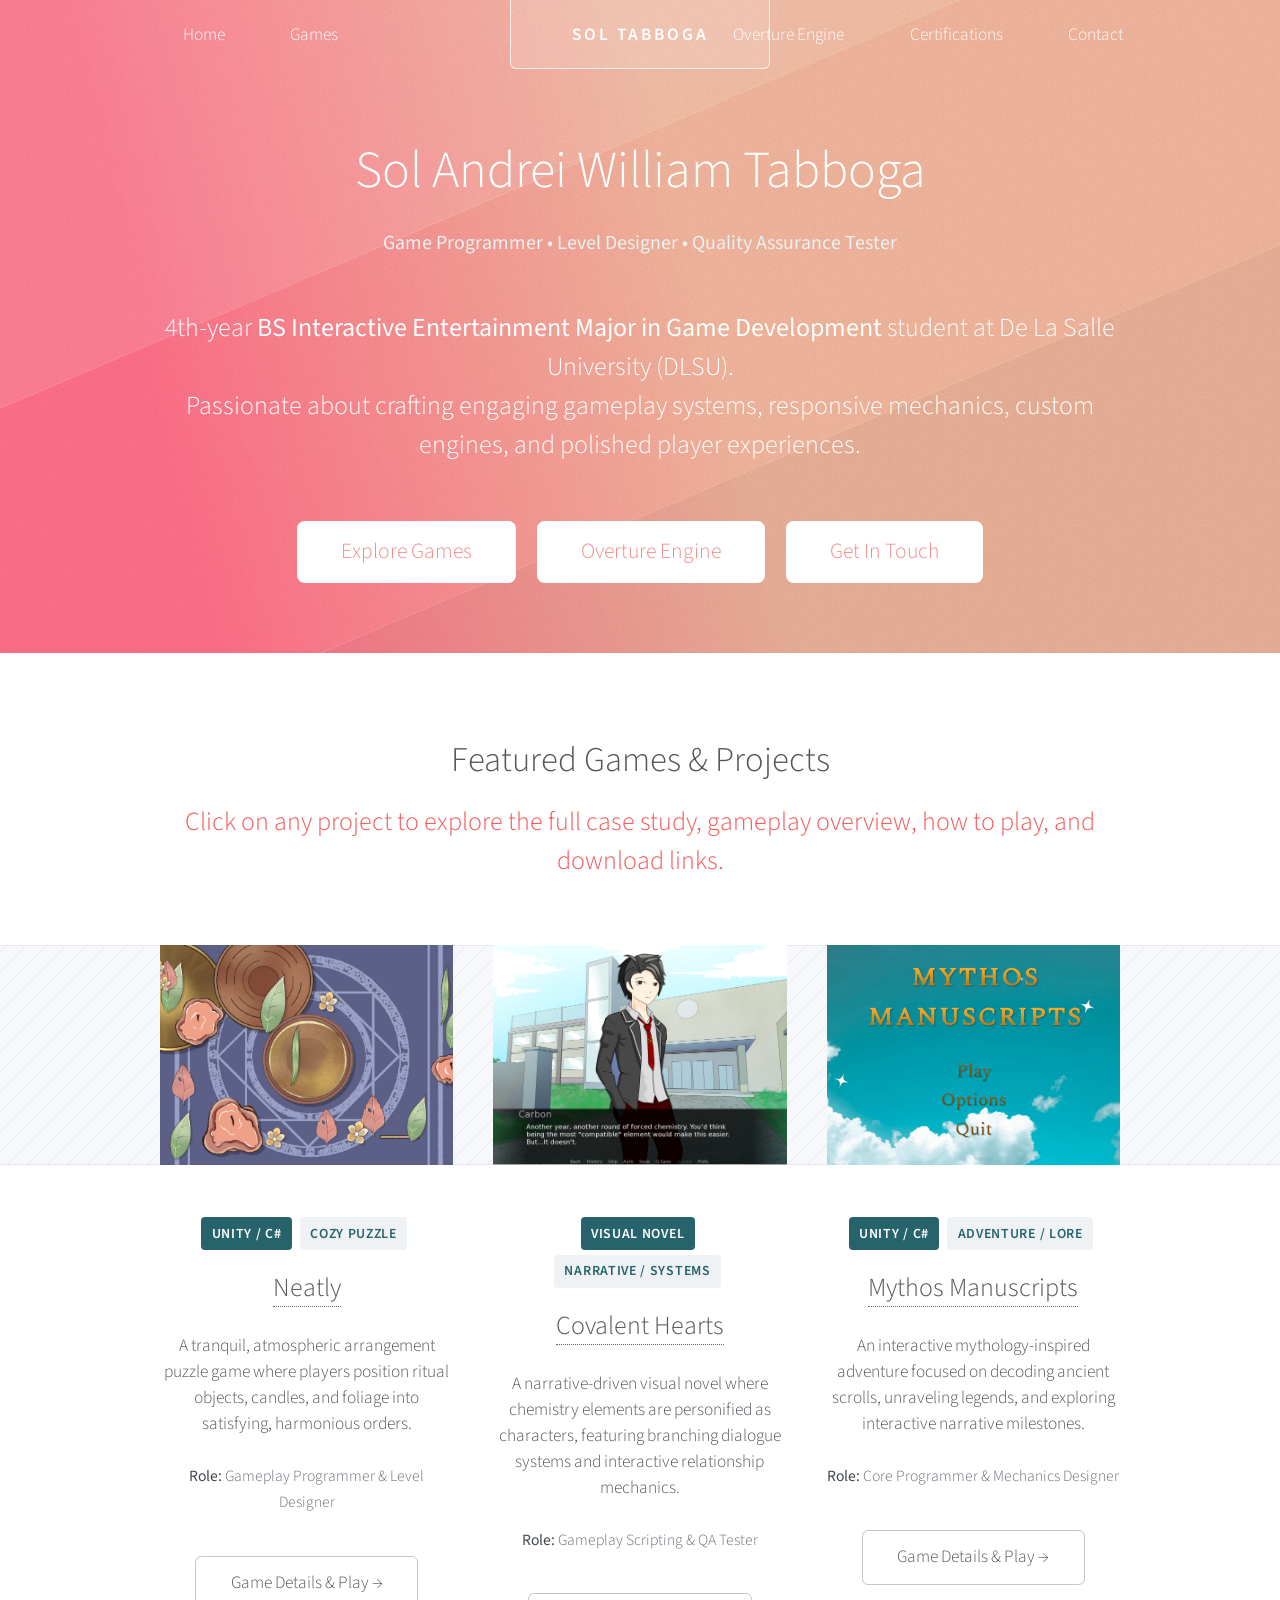
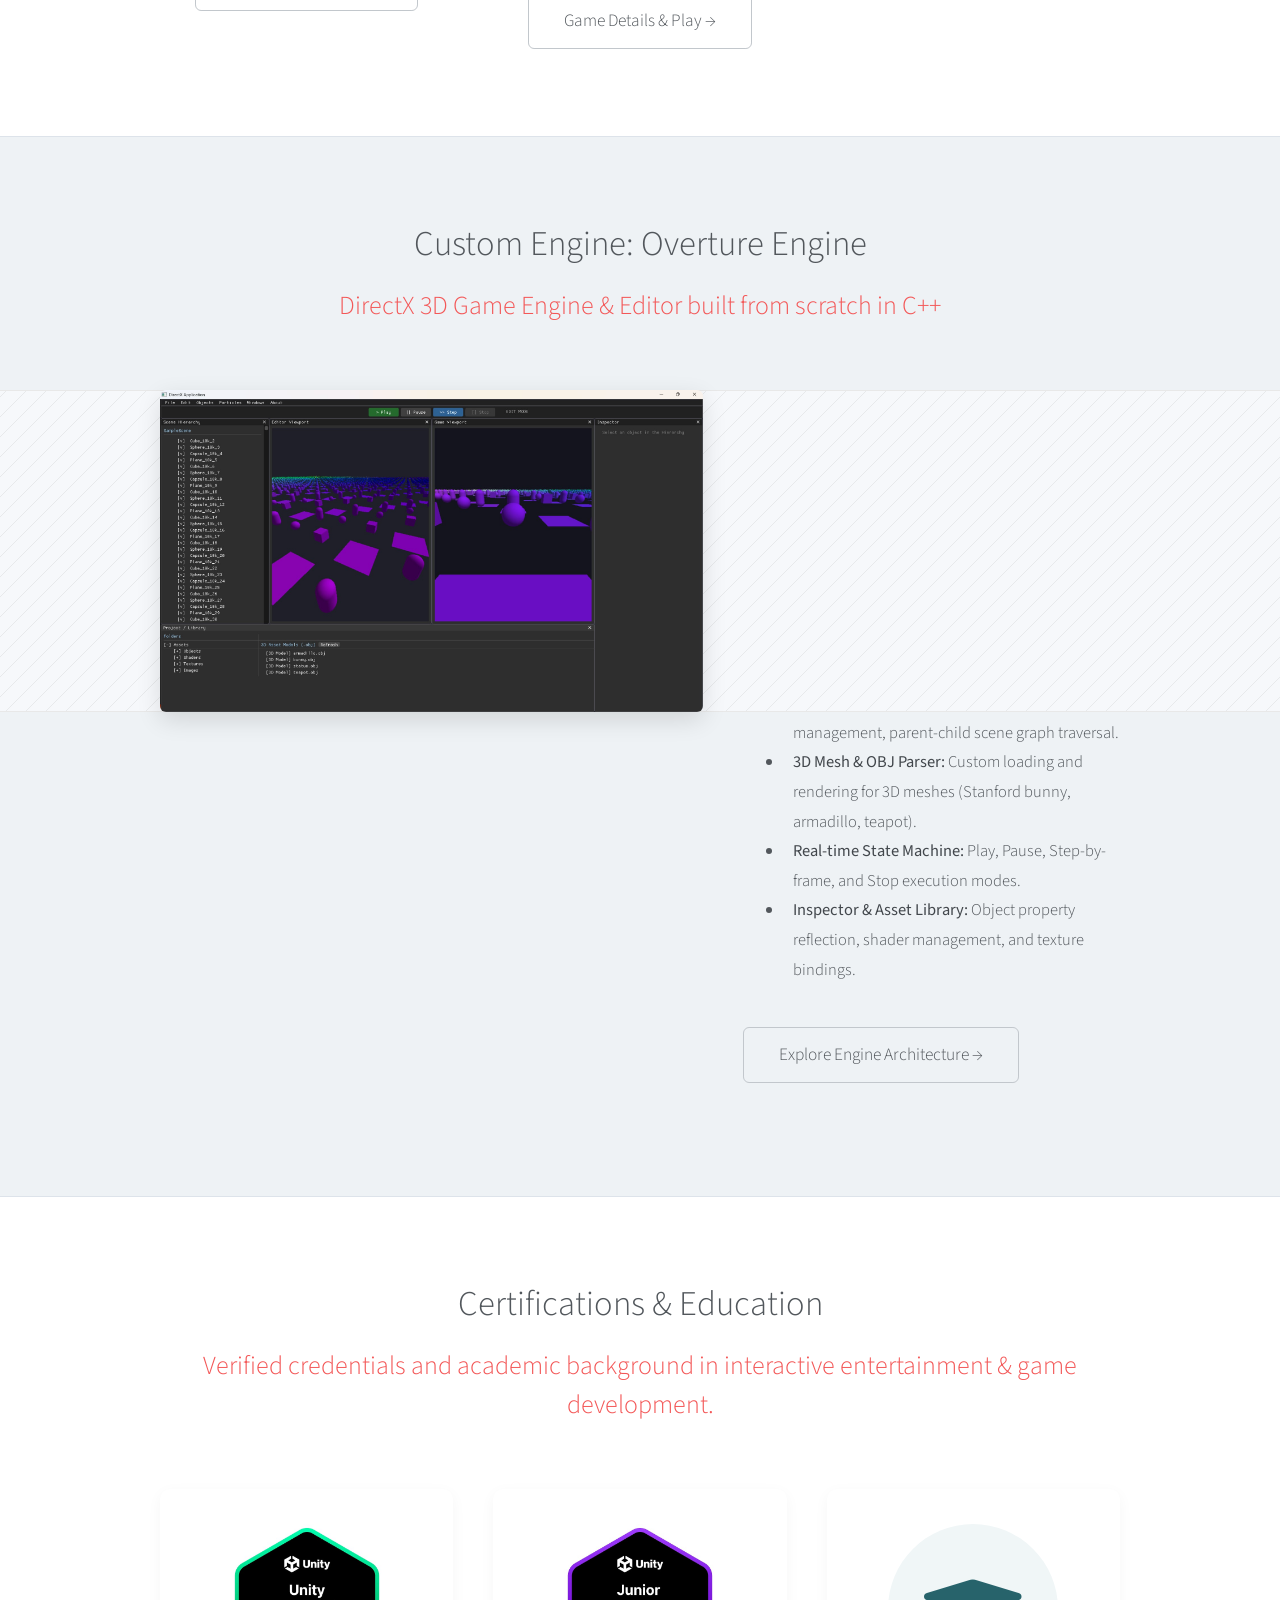
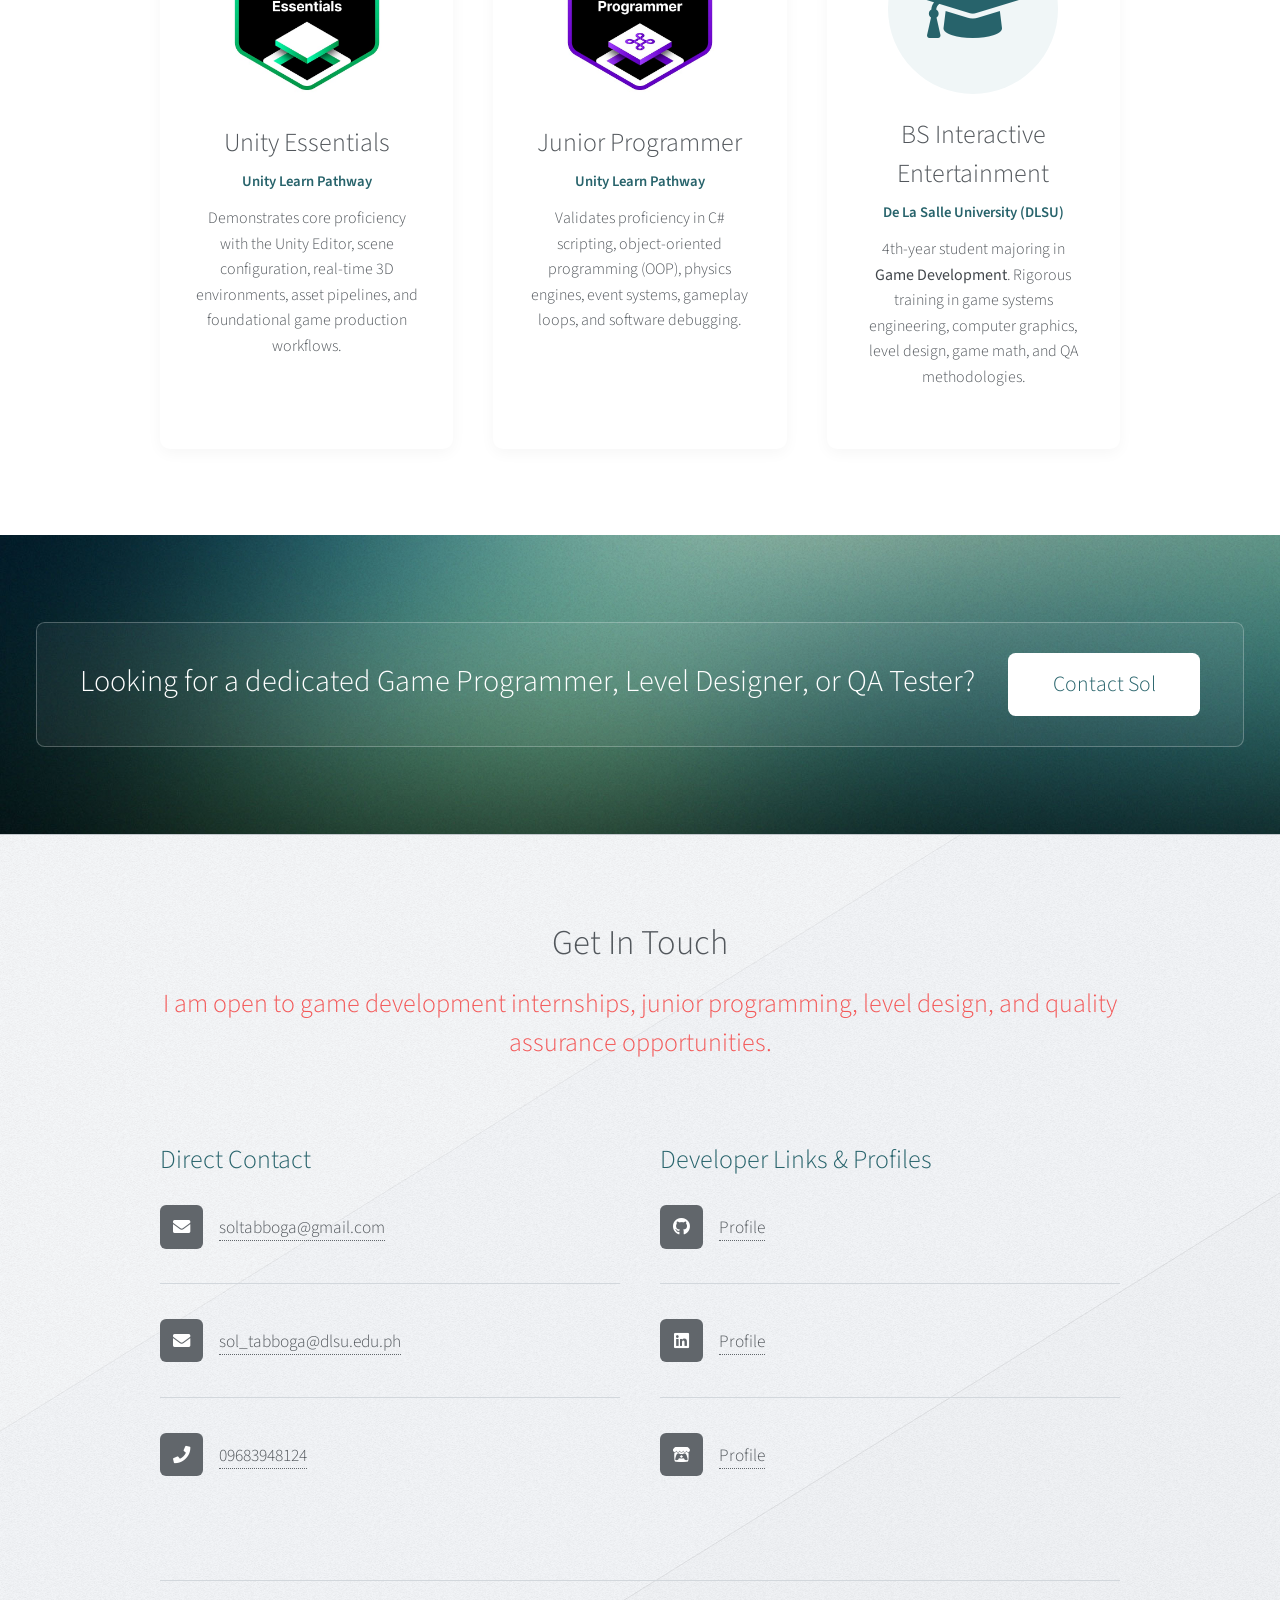
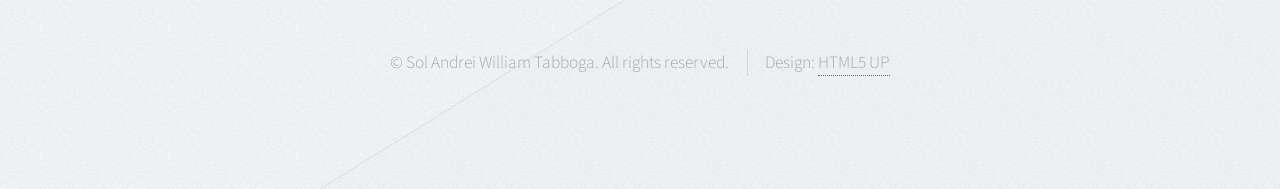
==== index.html @ 1c7dc6fd "Initial commit: Sol Andrei William Tabboga - Game Dev Portfolio" ====
<!DOCTYPE HTML>
<!--
	Telephasic by HTML5 UP
	html5up.net | @ajlkn
	Free for personal and commercial use under the CCA 3.0 license (html5up.net/license)
-->
<html lang="en">
	<head>
		<title>Sol Andrei William Tabboga | Game Developer Portfolio</title>
		<meta charset="utf-8" />
		<meta name="viewport" content="width=device-width, initial-scale=1, user-scalable=no" />
		<link rel="stylesheet" href="assets/css/main.css" />
	</head>
	<body class="homepage is-preload">
		<div id="page-wrapper">

			<!-- Header -->
				<div id="header-wrapper">
					<div id="header" class="container">

						<!-- Logo -->
							<h1 id="logo"><a href="index.html">Sol Tabboga</a></h1>

						<!-- Nav -->
							<nav id="nav">
								<ul>
									<li><a href="index.html">Home</a></li>
									<li>
										<a href="#games">Games</a>
										<ul>
											<li><a href="neatly.html">Neatly</a></li>
											<li><a href="covalent-hearts.html">Covalent Hearts</a></li>
											<li><a href="mythos-manuscripts.html">Mythos Manuscripts</a></li>
										</ul>
									</li>
									<li class="break"><a href="overture-engine.html">Overture Engine</a></li>
									<li><a href="#certifications">Certifications</a></li>
									<li><a href="#contact">Contact</a></li>
								</ul>
							</nav>

					</div>

					<!-- Hero -->
						<section id="hero" class="container">
							<header>
								<h2>Sol Andrei William Tabboga</h2>
								<p style="font-size: 1.15em; margin-top: 0.5em; color: #eaf1f2; font-weight: 400;">
									Game Programmer &bull; Level Designer &bull; Quality Assurance Tester
								</p>
							</header>
							<p>
								4th-year <strong>BS Interactive Entertainment Major in Game Development</strong> student at De La Salle University (DLSU).<br />
								Passionate about crafting engaging gameplay systems, responsive mechanics, custom engines, and polished player experiences.
							</p>
							<ul class="actions">
								<li><a href="#games" class="button">Explore Games</a></li>
								<li><a href="#engine" class="button alt">Overture Engine</a></li>
								<li><a href="#contact" class="button alt">Get In Touch</a></li>
							</ul>
						</section>

				</div>

			<!-- Featured Games Section -->
				<div class="wrapper" id="games">
					<section class="container">
						<header class="major">
							<h2>Featured Games & Projects</h2>
							<p>Click on any project to explore the full case study, gameplay overview, how to play, and download links.</p>
						</header>
						<div class="row features">

							<!-- Game 1: Neatly -->
							<section class="col-4 col-12-narrower feature">
								<div class="image-wrapper first">
									<a href="neatly.html" class="image featured"><img src="images/Neatly1.jpg" alt="Neatly Game Screenshot" style="height: 220px; object-fit: cover;" /></a>
								</div>
								<div style="margin-bottom: 0.75em;">
									<span class="tag-badge accent">Unity / C#</span>
									<span class="tag-badge">Cozy Puzzle</span>
								</div>
								<header>
									<h3><a href="neatly.html" style="text-decoration: none; color: inherit;">Neatly</a></h3>
								</header>
								<p>A tranquil, atmospheric arrangement puzzle game where players position ritual objects, candles, and foliage into satisfying, harmonious orders.</p>
								<p style="font-size: 0.9em; color: #697077;"><strong>Role:</strong> Gameplay Programmer &amp; Level Designer</p>
								<ul class="actions">
									<li><a href="neatly.html" class="button">Game Details &amp; Play &rarr;</a></li>
								</ul>
							</section>

							<!-- Game 2: Covalent Hearts -->
							<section class="col-4 col-12-narrower feature">
								<div class="image-wrapper">
									<a href="covalent-hearts.html" class="image featured"><img src="images/CovalentHearts.png" alt="Covalent Hearts Screenshot" style="height: 220px; object-fit: cover;" /></a>
								</div>
								<div style="margin-bottom: 0.75em;">
									<span class="tag-badge accent">Visual Novel</span>
									<span class="tag-badge">Narrative / Systems</span>
								</div>
								<header>
									<h3><a href="covalent-hearts.html" style="text-decoration: none; color: inherit;">Covalent Hearts</a></h3>
								</header>
								<p>A narrative-driven visual novel where chemistry elements are personified as characters, featuring branching dialogue systems and interactive relationship mechanics.</p>
								<p style="font-size: 0.9em; color: #697077;"><strong>Role:</strong> Gameplay Scripting &amp; QA Tester</p>
								<ul class="actions">
									<li><a href="covalent-hearts.html" class="button">Game Details &amp; Play &rarr;</a></li>
								</ul>
							</section>

							<!-- Game 3: Mythos Manuscripts -->
							<section class="col-4 col-12-narrower feature">
								<div class="image-wrapper">
									<a href="mythos-manuscripts.html" class="image featured"><img src="images/MythosManuscripts.png" alt="Mythos Manuscripts Screenshot" style="height: 220px; object-fit: cover;" /></a>
								</div>
								<div style="margin-bottom: 0.75em;">
									<span class="tag-badge accent">Unity / C#</span>
									<span class="tag-badge">Adventure / Lore</span>
								</div>
								<header>
									<h3><a href="mythos-manuscripts.html" style="text-decoration: none; color: inherit;">Mythos Manuscripts</a></h3>
								</header>
								<p>An interactive mythology-inspired adventure focused on decoding ancient scrolls, unraveling legends, and exploring interactive narrative milestones.</p>
								<p style="font-size: 0.9em; color: #697077;"><strong>Role:</strong> Core Programmer &amp; Mechanics Designer</p>
								<ul class="actions">
									<li><a href="mythos-manuscripts.html" class="button">Game Details &amp; Play &rarr;</a></li>
								</ul>
							</section>

						</div>
					</section>
				</div>

			<!-- Engine Spotlight -->
				<div class="wrapper" id="engine" style="background-color: #eef2f5; border-top: 1px solid #dde3ea; border-bottom: 1px solid #dde3ea;">
					<section class="container">
						<header class="major">
							<h2>Custom Engine: Overture Engine</h2>
							<p>DirectX 3D Game Engine &amp; Editor built from scratch in C++</p>
						</header>
						<div class="row">
							<div class="col-7 col-12-narrower">
								<div class="image-wrapper first">
									<a href="overture-engine.html" class="image featured">
										<img src="images/OvertureEngine.jpg" alt="Overture Engine DirectX Application Interface" style="box-shadow: 0 8px 24px rgba(0,0,0,0.12); border-radius: 6px;" />
									</a>
								</div>
							</div>
							<div class="col-5 col-12-narrower">
								<div style="margin-bottom: 0.75em;">
									<span class="tag-badge accent">C++</span>
									<span class="tag-badge">DirectX</span>
									<span class="tag-badge">Engine Architecture</span>
								</div>
								<h3 style="margin-bottom: 0.5em; font-size: 1.4em;">Low-Level Systems &amp; Graphics Pipeline</h3>
								<p>
									<strong>Overture Engine</strong> demonstrates foundational expertise in low-level game engine architecture, graphics APIs, and editor tool development:
								</p>
								<ul style="list-style: disc; margin-left: 1.5em; margin-bottom: 1.5em; line-height: 1.8em; font-size: 0.95em;">
									<li><strong>Dual Viewport Pipeline:</strong> Separate real-time Editor Viewport and Game Viewport cameras.</li>
									<li><strong>Scene Hierarchy Graph:</strong> Dynamic entity management, parent-child scene graph traversal.</li>
									<li><strong>3D Mesh &amp; OBJ Parser:</strong> Custom loading and rendering for 3D meshes (Stanford bunny, armadillo, teapot).</li>
									<li><strong>Real-time State Machine:</strong> Play, Pause, Step-by-frame, and Stop execution modes.</li>
									<li><strong>Inspector &amp; Asset Library:</strong> Object property reflection, shader management, and texture bindings.</li>
								</ul>
								<ul class="actions">
									<li><a href="overture-engine.html" class="button">Explore Engine Architecture &rarr;</a></li>
								</ul>
							</div>
						</div>
					</section>
				</div>

			<!-- Certifications & Education Section -->
				<div class="wrapper" id="certifications">
					<section class="container">
						<header class="major">
							<h2>Certifications &amp; Education</h2>
							<p>Verified credentials and academic background in interactive entertainment &amp; game development.</p>
						</header>
						<div class="row features" style="justify-content: center; text-align: center;">

							<!-- Unity Essentials Badge -->
							<section class="col-4 col-12-narrower feature">
								<div class="cert-badge-card">
									<div style="max-width: 170px; margin: 0 auto 1.25em auto;">
										<img src="images/2rdytKpG.jpg" alt="Unity Essentials Badge" style="width: 100%;" />
									</div>
									<h3 style="margin-bottom: 0.25em;">Unity Essentials</h3>
									<p style="font-size: 0.85em; font-weight: 600; color: #27636b; margin-bottom: 0.75em;">Unity Learn Pathway</p>
									<p style="font-size: 0.92em; line-height: 1.6em;">
										Demonstrates core proficiency with the Unity Editor, scene configuration, real-time 3D environments, asset pipelines, and foundational game production workflows.
									</p>
								</div>
							</section>

							<!-- Junior Programmer Badge -->
							<section class="col-4 col-12-narrower feature">
								<div class="cert-badge-card">
									<div style="max-width: 170px; margin: 0 auto 1.25em auto;">
										<img src="images/wWB02mUs.jpg" alt="Junior Programmer Badge" style="width: 100%;" />
									</div>
									<h3 style="margin-bottom: 0.25em;">Junior Programmer</h3>
									<p style="font-size: 0.85em; font-weight: 600; color: #27636b; margin-bottom: 0.75em;">Unity Learn Pathway</p>
									<p style="font-size: 0.92em; line-height: 1.6em;">
										Validates proficiency in C# scripting, object-oriented programming (OOP), physics engines, event systems, gameplay loops, and software debugging.
									</p>
								</div>
							</section>

							<!-- Degree Card -->
							<section class="col-4 col-12-narrower feature">
								<div class="cert-badge-card">
									<div style="max-width: 170px; height: 170px; margin: 0 auto 1.25em auto; display: flex; align-items: center; justify-content: center; background: #f0f6f7; border-radius: 50%;">
										<i class="fas fa-graduation-cap" style="font-size: 4.5em; color: #27636b;"></i>
									</div>
									<h3 style="margin-bottom: 0.25em;">BS Interactive Entertainment</h3>
									<p style="font-size: 0.85em; font-weight: 600; color: #27636b; margin-bottom: 0.75em;">De La Salle University (DLSU)</p>
									<p style="font-size: 0.92em; line-height: 1.6em;">
										4th-year student majoring in <strong>Game Development</strong>. Rigorous training in game systems engineering, computer graphics, level design, game math, and QA methodologies.
									</p>
								</div>
							</section>

						</div>
					</section>
				</div>

			<!-- Promo Banner -->
				<div id="promo-wrapper">
					<section id="promo">
						<h2>Looking for a dedicated Game Programmer, Level Designer, or QA Tester?</h2>
						<a href="#contact" class="button">Contact Sol</a>
					</section>
				</div>

			<!-- Footer / Contact -->
				<div id="footer-wrapper">
					<div id="footer" class="container">
						<header class="major" id="contact">
							<h2>Get In Touch</h2>
							<p>I am open to game development internships, junior programming, level design, and quality assurance opportunities.</p>
						</header>
						<div class="row">
							<section class="col-6 col-12-narrower">
								<h3 style="margin-bottom: 1em; color: #27636b;">Direct Contact</h3>
								<ul class="divided icons">
									<li class="icon solid fa-envelope">
										<a href="mailto:soltabboga@gmail.com">soltabboga@gmail.com</a>
									</li>
									<li class="icon solid fa-envelope">
										<a href="mailto:sol_tabboga@dlsu.edu.ph">sol_tabboga@dlsu.edu.ph</a>
									</li>
									<li class="icon solid fa-phone">
										<a href="tel:09683948124">09683948124</a>
									</li>
								</ul>
							</section>
							<section class="col-6 col-12-narrower">
								<h3 style="margin-bottom: 1em; color: #27636b;">Developer Links &amp; Profiles</h3>
								<ul class="divided icons">
									<li class="icon brands fa-github">
										<a href="https://github.com" target="_blank" rel="noopener noreferrer"><span class="extra">github.com/</span>Profile</a>
									</li>
									<li class="icon brands fa-linkedin">
										<a href="https://linkedin.com" target="_blank" rel="noopener noreferrer"><span class="extra">linkedin.com/</span>Profile</a>
									</li>
									<li class="icon brands fa-itch-io">
										<a href="https://itch.io" target="_blank" rel="noopener noreferrer"><span class="extra">itch.io/</span>Profile</a>
									</li>
								</ul>
							</section>
						</div>
					</div>
					<div id="copyright" class="container">
						<ul class="menu">
							<li>&copy; Sol Andrei William Tabboga. All rights reserved.</li><li>Design: <a href="http://html5up.net">HTML5 UP</a></li>
						</ul>
					</div>
				</div>

		</div>

		<!-- Scripts -->
			<script src="assets/js/jquery.min.js"></script>
			<script src="assets/js/jquery.dropotron.min.js"></script>
			<script src="assets/js/browser.min.js"></script>
			<script src="assets/js/breakpoints.min.js"></script>
			<script src="assets/js/util.js"></script>
			<script src="assets/js/main.js"></script>

	</body>
</html>
---- assets/css/main.css ----
@import url("fontawesome-all.min.css");
@import url("https://fonts.googleapis.com/css?family=Source+Sans+Pro:300,300italic,400,400italic,600");

/*
	Telephasic by HTML5 UP
	html5up.net | @ajlkn
	Free for personal and commercial use under the CCA 3.0 license (html5up.net/license)
*/

html, body, div, span, applet, object,
iframe, h1, h2, h3, h4, h5, h6, p, blockquote,
pre, a, abbr, acronym, address, big, cite,
code, del, dfn, em, img, ins, kbd, q, s, samp,
small, strike, strong, sub, sup, tt, var, b,
u, i, center, dl, dt, dd, ol, ul, li, fieldset,
form, label, legend, table, caption, tbody,
tfoot, thead, tr, th, td, article, aside,
canvas, details, embed, figure, figcaption,
footer, header, hgroup, menu, nav, output, ruby,
section, summary, time, mark, audio, video {
	margin: 0;
	padding: 0;
	border: 0;
	font-size: 100%;
	font: inherit;
	vertical-align: baseline;}

article, aside, details, figcaption, figure,
footer, header, hgroup, menu, nav, section {
	display: block;}

body {
	line-height: 1;
}

ol, ul {
	list-style: none;
}

blockquote, q {
	quotes: none;
}

	blockquote:before, blockquote:after, q:before, q:after {
		content: '';
		content: none;
	}

table {
	border-collapse: collapse;
	border-spacing: 0;
}

body {
	-webkit-text-size-adjust: none;
}

mark {
	background-color: transparent;
	color: inherit;
}

input::-moz-focus-inner {
	border: 0;
	padding: 0;
}

input, select, textarea {
	-moz-appearance: none;
	-webkit-appearance: none;
	-ms-appearance: none;
	appearance: none;
}

/* Basic */

	@-ms-viewport {
		width: device-width;
	}

	html {
		box-sizing: border-box;
	}

	*, *:before, *:after {
		box-sizing: inherit;
	}

	body {
		background: #f5f7fa;
		font-family: 'Source Sans Pro', sans-serif;
		font-weight: 300;
		color: #52575c;
		line-height: 1.75em;
		font-size: 14pt;
	}

		body.is-preload *, body.is-preload *:before, body.is-preload *:after {
			-moz-animation: none !important;
			-webkit-animation: none !important;
			-ms-animation: none !important;
			animation: none !important;
			-moz-transition: none !important;
			-webkit-transition: none !important;
			-ms-transition: none !important;
			transition: none !important;
		}

	input, textarea, select {
		font-family: 'Source Sans Pro', sans-serif;
		font-weight: 300;
		color: #52575c;
		line-height: 1.75em;
		font-size: 15pt;
	}

	h1, h2, h3, h4, h5, h6 {
		font-weight: 300;
		color: #52575c;
	}

	h1 a, h2 a, h3 a, h4 a, h5 a, h6 a {
		color: inherit;
		text-decoration: none;
	}

	h2 {
		font-size: 2em;
		line-height: 1.25em;
	}

	h3 {
		font-size: 1.5em;
		line-height: 1.5em;
	}

	a {
		-moz-transition: color 0.25s ease-in-out, border-color 0.25s ease-in-out, background-color 0.25s ease-in-out;
		-webkit-transition: color 0.25s ease-in-out, border-color 0.25s ease-in-out, background-color 0.25s ease-in-out;
		-ms-transition: color 0.25s ease-in-out, border-color 0.25s ease-in-out, background-color 0.25s ease-in-out;
		transition: color 0.25s ease-in-out, border-color 0.25s ease-in-out, background-color 0.25s ease-in-out;
		color: inherit;
		text-decoration: none;
		border-bottom: dotted 1px #62676c;
	}

		a:hover {
			color: #f35858;
			border-bottom-color: rgba(255, 255, 255, 0);
		}

	strong, b {
		font-weight: 400;
		color: #42474c;
	}

	em, i {
		font-style: italic;
	}

	sub {
		position: relative;
		top: 0.5em;
		font-size: 0.8em;
	}

	sup {
		position: relative;
		top: -0.5em;
		font-size: 0.8em;
	}

	hr {
		border: 0;
		border-top: solid 1px #c2c7cc;
	}

	blockquote {
		border-left: solid 0.5em #c2c7cc;
		padding: 1em 0 1em 2em;
		font-style: italic;
	}

	p, ul, ol, dl, table {
		margin-bottom: 1.5em;
	}

	br.clear {
		clear: both;
	}

	.features {
		margin-bottom: 1.5em;
	}

	.feature {
		text-align: center;
	}

/* Sections/Article */

	section, article {
		margin-bottom: 3em;
	}

	section > :last-child,
	article > :last-child,
	section:last-child,
	article:last-child {
		margin-bottom: 0;
	}

	.row > section, .row > article {
		margin-bottom: 0;
	}

	header {
		margin-bottom: 1.5em;
	}

		header > p {
			display: block;
			color: #f35858;
			padding: 0.75em 0 1em 0;
			font-size: 1.5em;
			line-height: 1.5em;
		}

		header.major {
			text-align: center;
		}

/* Container */

	.container {
		margin: 0 auto;
		max-width: 100%;
		width: 1200px;
	}

		@media screen and (max-width: 1280px) {

			.container {
				width: 960px;
			}

		}

		@media screen and (max-width: 1080px) {

			.container {
				width: 100%;
			}

		}

		@media screen and (max-width: 820px) {

			.container {
				width: 100%;
			}

		}

		@media screen and (max-width: 736px) {

			.container {
				width: 100%;
			}

		}

		@media screen and (max-width: 480px) {

			.container {
				width: 100%;
			}

		}

/* Row */

	.row {
		display: flex;
		flex-wrap: wrap;
		box-sizing: border-box;
		align-items: stretch;
	}

		.row > * {
			box-sizing: border-box;
		}

		.row.gtr-uniform > * > :last-child {
			margin-bottom: 0;
		}

		.row.aln-left {
			justify-content: flex-start;
		}

		.row.aln-center {
			justify-content: center;
		}

		.row.aln-right {
			justify-content: flex-end;
		}

		.row.aln-top {
			align-items: flex-start;
		}

		.row.aln-middle {
			align-items: center;
		}

		.row.aln-bottom {
			align-items: flex-end;
		}

		.row > .imp {
			order: -1;
		}

		.row > .col-1 {
			width: 8.33333%;
		}

		.row > .off-1 {
			margin-left: 8.33333%;
		}

		.row > .col-2 {
			width: 16.66667%;
		}

		.row > .off-2 {
			margin-left: 16.66667%;
		}

		.row > .col-3 {
			width: 25%;
		}

		.row > .off-3 {
			margin-left: 25%;
		}

		.row > .col-4 {
			width: 33.33333%;
		}

		.row > .off-4 {
			margin-left: 33.33333%;
		}

		.row > .col-5 {
			width: 41.66667%;
		}

		.row > .off-5 {
			margin-left: 41.66667%;
		}

		.row > .col-6 {
			width: 50%;
		}

		.row > .off-6 {
			margin-left: 50%;
		}

		.row > .col-7 {
			width: 58.33333%;
		}

		.row > .off-7 {
			margin-left: 58.33333%;
		}

		.row > .col-8 {
			width: 66.66667%;
		}

		.row > .off-8 {
			margin-left: 66.66667%;
		}

		.row > .col-9 {
			width: 75%;
		}

		.row > .off-9 {
			margin-left: 75%;
		}

		.row > .col-10 {
			width: 83.33333%;
		}

		.row > .off-10 {
			margin-left: 83.33333%;
		}

		.row > .col-11 {
			width: 91.66667%;
		}

		.row > .off-11 {
			margin-left: 91.66667%;
		}

		.row > .col-12 {
			width: 100%;
		}

		.row > .off-12 {
			margin-left: 100%;
		}

		.row.gtr-0 {
			margin-top: 0px;
			margin-left: 0px;
		}

			.row.gtr-0 > * {
				padding: 0px 0 0 0px;
			}

			.row.gtr-0.gtr-uniform {
				margin-top: 0px;
			}

				.row.gtr-0.gtr-uniform > * {
					padding-top: 0px;
				}

		.row.gtr-25 {
			margin-top: -12.5px;
			margin-left: -12.5px;
		}

			.row.gtr-25 > * {
				padding: 12.5px 0 0 12.5px;
			}

			.row.gtr-25.gtr-uniform {
				margin-top: -12.5px;
			}

				.row.gtr-25.gtr-uniform > * {
					padding-top: 12.5px;
				}

		.row.gtr-50 {
			margin-top: -25px;
			margin-left: -25px;
		}

			.row.gtr-50 > * {
				padding: 25px 0 0 25px;
			}

			.row.gtr-50.gtr-uniform {
				margin-top: -25px;
			}

				.row.gtr-50.gtr-uniform > * {
					padding-top: 25px;
				}

		.row {
			margin-top: -50px;
			margin-left: -50px;
		}

			.row > * {
				padding: 50px 0 0 50px;
			}

			.row.gtr-uniform {
				margin-top: -50px;
			}

				.row.gtr-uniform > * {
					padding-top: 50px;
				}

		.row.gtr-150 {
			margin-top: -75px;
			margin-left: -75px;
		}

			.row.gtr-150 > * {
				padding: 75px 0 0 75px;
			}

			.row.gtr-150.gtr-uniform {
				margin-top: -75px;
			}

				.row.gtr-150.gtr-uniform > * {
					padding-top: 75px;
				}

		.row.gtr-200 {
			margin-top: -100px;
			margin-left: -100px;
		}

			.row.gtr-200 > * {
				padding: 100px 0 0 100px;
			}

			.row.gtr-200.gtr-uniform {
				margin-top: -100px;
			}

				.row.gtr-200.gtr-uniform > * {
					padding-top: 100px;
				}

		@media screen and (max-width: 1280px) {

			.row {
				display: flex;
				flex-wrap: wrap;
				box-sizing: border-box;
				align-items: stretch;
			}

				.row > * {
					box-sizing: border-box;
				}

				.row.gtr-uniform > * > :last-child {
					margin-bottom: 0;
				}

				.row.aln-left {
					justify-content: flex-start;
				}

				.row.aln-center {
					justify-content: center;
				}

				.row.aln-right {
					justify-content: flex-end;
				}

				.row.aln-top {
					align-items: flex-start;
				}

				.row.aln-middle {
					align-items: center;
				}

				.row.aln-bottom {
					align-items: flex-end;
				}

				.row > .imp-normal {
					order: -1;
				}

				.row > .col-1-normal {
					width: 8.33333%;
				}

				.row > .off-1-normal {
					margin-left: 8.33333%;
				}

				.row > .col-2-normal {
					width: 16.66667%;
				}

				.row > .off-2-normal {
					margin-left: 16.66667%;
				}

				.row > .col-3-normal {
					width: 25%;
				}

				.row > .off-3-normal {
					margin-left: 25%;
				}

				.row > .col-4-normal {
					width: 33.33333%;
				}

				.row > .off-4-normal {
					margin-left: 33.33333%;
				}

				.row > .col-5-normal {
					width: 41.66667%;
				}

				.row > .off-5-normal {
					margin-left: 41.66667%;
				}

				.row > .col-6-normal {
					width: 50%;
				}

				.row > .off-6-normal {
					margin-left: 50%;
				}

				.row > .col-7-normal {
					width: 58.33333%;
				}

				.row > .off-7-normal {
					margin-left: 58.33333%;
				}

				.row > .col-8-normal {
					width: 66.66667%;
				}

				.row > .off-8-normal {
					margin-left: 66.66667%;
				}

				.row > .col-9-normal {
					width: 75%;
				}

				.row > .off-9-normal {
					margin-left: 75%;
				}

				.row > .col-10-normal {
					width: 83.33333%;
				}

				.row > .off-10-normal {
					margin-left: 83.33333%;
				}

				.row > .col-11-normal {
					width: 91.66667%;
				}

				.row > .off-11-normal {
					margin-left: 91.66667%;
				}

				.row > .col-12-normal {
					width: 100%;
				}

				.row > .off-12-normal {
					margin-left: 100%;
				}

				.row.gtr-0 {
					margin-top: 0px;
					margin-left: 0px;
				}

					.row.gtr-0 > * {
						padding: 0px 0 0 0px;
					}

					.row.gtr-0.gtr-uniform {
						margin-top: 0px;
					}

						.row.gtr-0.gtr-uniform > * {
							padding-top: 0px;
						}

				.row.gtr-25 {
					margin-top: -10px;
					margin-left: -10px;
				}

					.row.gtr-25 > * {
						padding: 10px 0 0 10px;
					}

					.row.gtr-25.gtr-uniform {
						margin-top: -10px;
					}

						.row.gtr-25.gtr-uniform > * {
							padding-top: 10px;
						}

				.row.gtr-50 {
					margin-top: -20px;
					margin-left: -20px;
				}

					.row.gtr-50 > * {
						padding: 20px 0 0 20px;
					}

					.row.gtr-50.gtr-uniform {
						margin-top: -20px;
					}

						.row.gtr-50.gtr-uniform > * {
							padding-top: 20px;
						}

				.row {
					margin-top: -40px;
					margin-left: -40px;
				}

					.row > * {
						padding: 40px 0 0 40px;
					}

					.row.gtr-uniform {
						margin-top: -40px;
					}

						.row.gtr-uniform > * {
							padding-top: 40px;
						}

				.row.gtr-150 {
					margin-top: -60px;
					margin-left: -60px;
				}

					.row.gtr-150 > * {
						padding: 60px 0 0 60px;
					}

					.row.gtr-150.gtr-uniform {
						margin-top: -60px;
					}

						.row.gtr-150.gtr-uniform > * {
							padding-top: 60px;
						}

				.row.gtr-200 {
					margin-top: -80px;
					margin-left: -80px;
				}

					.row.gtr-200 > * {
						padding: 80px 0 0 80px;
					}

					.row.gtr-200.gtr-uniform {
						margin-top: -80px;
					}

						.row.gtr-200.gtr-uniform > * {
							padding-top: 80px;
						}

		}

		@media screen and (max-width: 1080px) {

			.row {
				display: flex;
				flex-wrap: wrap;
				box-sizing: border-box;
				align-items: stretch;
			}

				.row > * {
					box-sizing: border-box;
				}

				.row.gtr-uniform > * > :last-child {
					margin-bottom: 0;
				}

				.row.aln-left {
					justify-content: flex-start;
				}

				.row.aln-center {
					justify-content: center;
				}

				.row.aln-right {
					justify-content: flex-end;
				}

				.row.aln-top {
					align-items: flex-start;
				}

				.row.aln-middle {
					align-items: center;
				}

				.row.aln-bottom {
					align-items: flex-end;
				}

				.row > .imp-narrow {
					order: -1;
				}

				.row > .col-1-narrow {
					width: 8.33333%;
				}

				.row > .off-1-narrow {
					margin-left: 8.33333%;
				}

				.row > .col-2-narrow {
					width: 16.66667%;
				}

				.row > .off-2-narrow {
					margin-left: 16.66667%;
				}

				.row > .col-3-narrow {
					width: 25%;
				}

				.row > .off-3-narrow {
					margin-left: 25%;
				}

				.row > .col-4-narrow {
					width: 33.33333%;
				}

				.row > .off-4-narrow {
					margin-left: 33.33333%;
				}

				.row > .col-5-narrow {
					width: 41.66667%;
				}

				.row > .off-5-narrow {
					margin-left: 41.66667%;
				}

				.row > .col-6-narrow {
					width: 50%;
				}

				.row > .off-6-narrow {
					margin-left: 50%;
				}

				.row > .col-7-narrow {
					width: 58.33333%;
				}

				.row > .off-7-narrow {
					margin-left: 58.33333%;
				}

				.row > .col-8-narrow {
					width: 66.66667%;
				}

				.row > .off-8-narrow {
					margin-left: 66.66667%;
				}

				.row > .col-9-narrow {
					width: 75%;
				}

				.row > .off-9-narrow {
					margin-left: 75%;
				}

				.row > .col-10-narrow {
					width: 83.33333%;
				}

				.row > .off-10-narrow {
					margin-left: 83.33333%;
				}

				.row > .col-11-narrow {
					width: 91.66667%;
				}

				.row > .off-11-narrow {
					margin-left: 91.66667%;
				}

				.row > .col-12-narrow {
					width: 100%;
				}

				.row > .off-12-narrow {
					margin-left: 100%;
				}

				.row.gtr-0 {
					margin-top: 0px;
					margin-left: 0px;
				}

					.row.gtr-0 > * {
						padding: 0px 0 0 0px;
					}

					.row.gtr-0.gtr-uniform {
						margin-top: 0px;
					}

						.row.gtr-0.gtr-uniform > * {
							padding-top: 0px;
						}

				.row.gtr-25 {
					margin-top: -10px;
					margin-left: -10px;
				}

					.row.gtr-25 > * {
						padding: 10px 0 0 10px;
					}

					.row.gtr-25.gtr-uniform {
						margin-top: -10px;
					}

						.row.gtr-25.gtr-uniform > * {
							padding-top: 10px;
						}

				.row.gtr-50 {
					margin-top: -20px;
					margin-left: -20px;
				}

					.row.gtr-50 > * {
						padding: 20px 0 0 20px;
					}

					.row.gtr-50.gtr-uniform {
						margin-top: -20px;
					}

						.row.gtr-50.gtr-uniform > * {
							padding-top: 20px;
						}

				.row {
					margin-top: -40px;
					margin-left: -40px;
				}

					.row > * {
						padding: 40px 0 0 40px;
					}

					.row.gtr-uniform {
						margin-top: -40px;
					}

						.row.gtr-uniform > * {
							padding-top: 40px;
						}

				.row.gtr-150 {
					margin-top: -60px;
					margin-left: -60px;
				}

					.row.gtr-150 > * {
						padding: 60px 0 0 60px;
					}

					.row.gtr-150.gtr-uniform {
						margin-top: -60px;
					}

						.row.gtr-150.gtr-uniform > * {
							padding-top: 60px;
						}

				.row.gtr-200 {
					margin-top: -80px;
					margin-left: -80px;
				}

					.row.gtr-200 > * {
						padding: 80px 0 0 80px;
					}

					.row.gtr-200.gtr-uniform {
						margin-top: -80px;
					}

						.row.gtr-200.gtr-uniform > * {
							padding-top: 80px;
						}

		}

		@media screen and (max-width: 820px) {

			.row {
				display: flex;
				flex-wrap: wrap;
				box-sizing: border-box;
				align-items: stretch;
			}

				.row > * {
					box-sizing: border-box;
				}

				.row.gtr-uniform > * > :last-child {
					margin-bottom: 0;
				}

				.row.aln-left {
					justify-content: flex-start;
				}

				.row.aln-center {
					justify-content: center;
				}

				.row.aln-right {
					justify-content: flex-end;
				}

				.row.aln-top {
					align-items: flex-start;
				}

				.row.aln-middle {
					align-items: center;
				}

				.row.aln-bottom {
					align-items: flex-end;
				}

				.row > .imp-narrower {
					order: -1;
				}

				.row > .col-1-narrower {
					width: 8.33333%;
				}

				.row > .off-1-narrower {
					margin-left: 8.33333%;
				}

				.row > .col-2-narrower {
					width: 16.66667%;
				}

				.row > .off-2-narrower {
					margin-left: 16.66667%;
				}

				.row > .col-3-narrower {
					width: 25%;
				}

				.row > .off-3-narrower {
					margin-left: 25%;
				}

				.row > .col-4-narrower {
					width: 33.33333%;
				}

				.row > .off-4-narrower {
					margin-left: 33.33333%;
				}

				.row > .col-5-narrower {
					width: 41.66667%;
				}

				.row > .off-5-narrower {
					margin-left: 41.66667%;
				}

				.row > .col-6-narrower {
					width: 50%;
				}

				.row > .off-6-narrower {
					margin-left: 50%;
				}

				.row > .col-7-narrower {
					width: 58.33333%;
				}

				.row > .off-7-narrower {
					margin-left: 58.33333%;
				}

				.row > .col-8-narrower {
					width: 66.66667%;
				}

				.row > .off-8-narrower {
					margin-left: 66.66667%;
				}

				.row > .col-9-narrower {
					width: 75%;
				}

				.row > .off-9-narrower {
					margin-left: 75%;
				}

				.row > .col-10-narrower {
					width: 83.33333%;
				}

				.row > .off-10-narrower {
					margin-left: 83.33333%;
				}

				.row > .col-11-narrower {
					width: 91.66667%;
				}

				.row > .off-11-narrower {
					margin-left: 91.66667%;
				}

				.row > .col-12-narrower {
					width: 100%;
				}

				.row > .off-12-narrower {
					margin-left: 100%;
				}

				.row.gtr-0 {
					margin-top: 0px;
					margin-left: 0px;
				}

					.row.gtr-0 > * {
						padding: 0px 0 0 0px;
					}

					.row.gtr-0.gtr-uniform {
						margin-top: 0px;
					}

						.row.gtr-0.gtr-uniform > * {
							padding-top: 0px;
						}

				.row.gtr-25 {
					margin-top: -7.5px;
					margin-left: -7.5px;
				}

					.row.gtr-25 > * {
						padding: 7.5px 0 0 7.5px;
					}

					.row.gtr-25.gtr-uniform {
						margin-top: -7.5px;
					}

						.row.gtr-25.gtr-uniform > * {
							padding-top: 7.5px;
						}

				.row.gtr-50 {
					margin-top: -15px;
					margin-left: -15px;
				}

					.row.gtr-50 > * {
						padding: 15px 0 0 15px;
					}

					.row.gtr-50.gtr-uniform {
						margin-top: -15px;
					}

						.row.gtr-50.gtr-uniform > * {
							padding-top: 15px;
						}

				.row {
					margin-top: -30px;
					margin-left: -30px;
				}

					.row > * {
						padding: 30px 0 0 30px;
					}

					.row.gtr-uniform {
						margin-top: -30px;
					}

						.row.gtr-uniform > * {
							padding-top: 30px;
						}

				.row.gtr-150 {
					margin-top: -45px;
					margin-left: -45px;
				}

					.row.gtr-150 > * {
						padding: 45px 0 0 45px;
					}

					.row.gtr-150.gtr-uniform {
						margin-top: -45px;
					}

						.row.gtr-150.gtr-uniform > * {
							padding-top: 45px;
						}

				.row.gtr-200 {
					margin-top: -60px;
					margin-left: -60px;
				}

					.row.gtr-200 > * {
						padding: 60px 0 0 60px;
					}

					.row.gtr-200.gtr-uniform {
						margin-top: -60px;
					}

						.row.gtr-200.gtr-uniform > * {
							padding-top: 60px;
						}

		}

		@media screen and (max-width: 736px) {

			.row {
				display: flex;
				flex-wrap: wrap;
				box-sizing: border-box;
				align-items: stretch;
			}

				.row > * {
					box-sizing: border-box;
				}

				.row.gtr-uniform > * > :last-child {
					margin-bottom: 0;
				}

				.row.aln-left {
					justify-content: flex-start;
				}

				.row.aln-center {
					justify-content: center;
				}

				.row.aln-right {
					justify-content: flex-end;
				}

				.row.aln-top {
					align-items: flex-start;
				}

				.row.aln-middle {
					align-items: center;
				}

				.row.aln-bottom {
					align-items: flex-end;
				}

				.row > .imp-mobile {
					order: -1;
				}

				.row > .col-1-mobile {
					width: 8.33333%;
				}

				.row > .off-1-mobile {
					margin-left: 8.33333%;
				}

				.row > .col-2-mobile {
					width: 16.66667%;
				}

				.row > .off-2-mobile {
					margin-left: 16.66667%;
				}

				.row > .col-3-mobile {
					width: 25%;
				}

				.row > .off-3-mobile {
					margin-left: 25%;
				}

				.row > .col-4-mobile {
					width: 33.33333%;
				}

				.row > .off-4-mobile {
					margin-left: 33.33333%;
				}

				.row > .col-5-mobile {
					width: 41.66667%;
				}

				.row > .off-5-mobile {
					margin-left: 41.66667%;
				}

				.row > .col-6-mobile {
					width: 50%;
				}

				.row > .off-6-mobile {
					margin-left: 50%;
				}

				.row > .col-7-mobile {
					width: 58.33333%;
				}

				.row > .off-7-mobile {
					margin-left: 58.33333%;
				}

				.row > .col-8-mobile {
					width: 66.66667%;
				}

				.row > .off-8-mobile {
					margin-left: 66.66667%;
				}

				.row > .col-9-mobile {
					width: 75%;
				}

				.row > .off-9-mobile {
					margin-left: 75%;
				}

				.row > .col-10-mobile {
					width: 83.33333%;
				}

				.row > .off-10-mobile {
					margin-left: 83.33333%;
				}

				.row > .col-11-mobile {
					width: 91.66667%;
				}

				.row > .off-11-mobile {
					margin-left: 91.66667%;
				}

				.row > .col-12-mobile {
					width: 100%;
				}

				.row > .off-12-mobile {
					margin-left: 100%;
				}

				.row.gtr-0 {
					margin-top: 0px;
					margin-left: 0px;
				}

					.row.gtr-0 > * {
						padding: 0px 0 0 0px;
					}

					.row.gtr-0.gtr-uniform {
						margin-top: 0px;
					}

						.row.gtr-0.gtr-uniform > * {
							padding-top: 0px;
						}

				.row.gtr-25 {
					margin-top: -5px;
					margin-left: -5px;
				}

					.row.gtr-25 > * {
						padding: 5px 0 0 5px;
					}

					.row.gtr-25.gtr-uniform {
						margin-top: -5px;
					}

						.row.gtr-25.gtr-uniform > * {
							padding-top: 5px;
						}

				.row.gtr-50 {
					margin-top: -10px;
					margin-left: -10px;
				}

					.row.gtr-50 > * {
						padding: 10px 0 0 10px;
					}

					.row.gtr-50.gtr-uniform {
						margin-top: -10px;
					}

						.row.gtr-50.gtr-uniform > * {
							padding-top: 10px;
						}

				.row {
					margin-top: -20px;
					margin-left: -20px;
				}

					.row > * {
						padding: 20px 0 0 20px;
					}

					.row.gtr-uniform {
						margin-top: -20px;
					}

						.row.gtr-uniform > * {
							padding-top: 20px;
						}

				.row.gtr-150 {
					margin-top: -30px;
					margin-left: -30px;
				}

					.row.gtr-150 > * {
						padding: 30px 0 0 30px;
					}

					.row.gtr-150.gtr-uniform {
						margin-top: -30px;
					}

						.row.gtr-150.gtr-uniform > * {
							padding-top: 30px;
						}

				.row.gtr-200 {
					margin-top: -40px;
					margin-left: -40px;
				}

					.row.gtr-200 > * {
						padding: 40px 0 0 40px;
					}

					.row.gtr-200.gtr-uniform {
						margin-top: -40px;
					}

						.row.gtr-200.gtr-uniform > * {
							padding-top: 40px;
						}

		}

		@media screen and (max-width: 480px) {

			.row {
				display: flex;
				flex-wrap: wrap;
				box-sizing: border-box;
				align-items: stretch;
			}

				.row > * {
					box-sizing: border-box;
				}

				.row.gtr-uniform > * > :last-child {
					margin-bottom: 0;
				}

				.row.aln-left {
					justify-content: flex-start;
				}

				.row.aln-center {
					justify-content: center;
				}

				.row.aln-right {
					justify-content: flex-end;
				}

				.row.aln-top {
					align-items: flex-start;
				}

				.row.aln-middle {
					align-items: center;
				}

				.row.aln-bottom {
					align-items: flex-end;
				}

				.row > .imp-mobilep {
					order: -1;
				}

				.row > .col-1-mobilep {
					width: 8.33333%;
				}

				.row > .off-1-mobilep {
					margin-left: 8.33333%;
				}

				.row > .col-2-mobilep {
					width: 16.66667%;
				}

				.row > .off-2-mobilep {
					margin-left: 16.66667%;
				}

				.row > .col-3-mobilep {
					width: 25%;
				}

				.row > .off-3-mobilep {
					margin-left: 25%;
				}

				.row > .col-4-mobilep {
					width: 33.33333%;
				}

				.row > .off-4-mobilep {
					margin-left: 33.33333%;
				}

				.row > .col-5-mobilep {
					width: 41.66667%;
				}

				.row > .off-5-mobilep {
					margin-left: 41.66667%;
				}

				.row > .col-6-mobilep {
					width: 50%;
				}

				.row > .off-6-mobilep {
					margin-left: 50%;
				}

				.row > .col-7-mobilep {
					width: 58.33333%;
				}

				.row > .off-7-mobilep {
					margin-left: 58.33333%;
				}

				.row > .col-8-mobilep {
					width: 66.66667%;
				}

				.row > .off-8-mobilep {
					margin-left: 66.66667%;
				}

				.row > .col-9-mobilep {
					width: 75%;
				}

				.row > .off-9-mobilep {
					margin-left: 75%;
				}

				.row > .col-10-mobilep {
					width: 83.33333%;
				}

				.row > .off-10-mobilep {
					margin-left: 83.33333%;
				}

				.row > .col-11-mobilep {
					width: 91.66667%;
				}

				.row > .off-11-mobilep {
					margin-left: 91.66667%;
				}

				.row > .col-12-mobilep {
					width: 100%;
				}

				.row > .off-12-mobilep {
					margin-left: 100%;
				}

				.row.gtr-0 {
					margin-top: 0px;
					margin-left: 0px;
				}

					.row.gtr-0 > * {
						padding: 0px 0 0 0px;
					}

					.row.gtr-0.gtr-uniform {
						margin-top: 0px;
					}

						.row.gtr-0.gtr-uniform > * {
							padding-top: 0px;
						}

				.row.gtr-25 {
					margin-top: -5px;
					margin-left: -5px;
				}

					.row.gtr-25 > * {
						padding: 5px 0 0 5px;
					}

					.row.gtr-25.gtr-uniform {
						margin-top: -5px;
					}

						.row.gtr-25.gtr-uniform > * {
							padding-top: 5px;
						}

				.row.gtr-50 {
					margin-top: -10px;
					margin-left: -10px;
				}

					.row.gtr-50 > * {
						padding: 10px 0 0 10px;
					}

					.row.gtr-50.gtr-uniform {
						margin-top: -10px;
					}

						.row.gtr-50.gtr-uniform > * {
							padding-top: 10px;
						}

				.row {
					margin-top: -20px;
					margin-left: -20px;
				}

					.row > * {
						padding: 20px 0 0 20px;
					}

					.row.gtr-uniform {
						margin-top: -20px;
					}

						.row.gtr-uniform > * {
							padding-top: 20px;
						}

				.row.gtr-150 {
					margin-top: -30px;
					margin-left: -30px;
				}

					.row.gtr-150 > * {
						padding: 30px 0 0 30px;
					}

					.row.gtr-150.gtr-uniform {
						margin-top: -30px;
					}

						.row.gtr-150.gtr-uniform > * {
							padding-top: 30px;
						}

				.row.gtr-200 {
					margin-top: -40px;
					margin-left: -40px;
				}

					.row.gtr-200 > * {
						padding: 40px 0 0 40px;
					}

					.row.gtr-200.gtr-uniform {
						margin-top: -40px;
					}

						.row.gtr-200.gtr-uniform > * {
							padding-top: 40px;
						}

		}

/* Image */

	.image {
		-moz-transition: opacity 0.25s ease-in-out;
		-webkit-transition: opacity 0.25s ease-in-out;
		-ms-transition: opacity 0.25s ease-in-out;
		transition: opacity 0.25s ease-in-out;
		display: inline-block;
		outline: 0;
		border: 0;
	}

		.image img {
			display: block;
			width: 100%;
		}

		.image.fit {
			display: block;
			width: 100%;
		}

		.image.featured {
			display: block;
			width: 100%;
			margin: 0 0 3em 0;
		}

		.image.left {
			float: left;
			margin: 0 2em 2em 0;
		}

		.image.centered {
			display: block;
			margin: 0 0 3em 0;
		}

			.image.centered img {
				margin: 0 auto;
				width: auto;
			}

	a.image:hover {
		opacity: 0.85;
	}

/* List */

	ul {
		list-style: disc;
		padding-left: 1em;
	}

		ul li {
			padding-left: 0.5em;
		}

	ol {
		list-style: decimal;
		padding-left: 1.25em;
	}

		ol li {
			padding-left: 0.25em;
		}

/* Actions */

	ul.actions {
		padding-top: 1em;
		list-style: none;
		padding-left: 0;
	}

		ul.actions.major {
			text-align: center;
		}

		ul.actions li {
			display: inline-block;
			margin-left: 1em;
			padding-left: 0;
		}

			ul.actions li:first-child {
				margin-left: 0;
			}

/* Divided */

	ul.divided {
		list-style: none;
		padding-left: 0;
	}

		ul.divided li {
			border-top: solid 1px #d2d7dc;
			padding-top: 2em;
			margin-top: 2em;
			padding-left: 0;
		}

			ul.divided li:first-child {
				padding-top: 0;
				margin-top: 0;
				border-top: 0;
			}

/* Icons */

	ul.icons {
		list-style: none;
		padding-left: 0;
	}

		ul.icons li {
			padding-left: 0;
		}

			ul.icons li:before {
				display: inline-block;
				color: #fff;
				background: #61666b;
				width: 2.5em;
				height: 2.5em;
				border-radius: 0.35em;
				text-align: center;
				line-height: 2.5em;
				margin-right: 0.75em;
			}

/* Menu */

	ul.menu {
		list-style: none;
		padding-left: 0;
	}

		ul.menu li {
			display: inline-block;
			border-left: solid 1px #d2d7dc;
			padding-left: 1em;
			margin-left: 1em;
		}

			ul.menu li:first-child {
				border-left: 0;
				padding-left: 0;
				margin-left: 0;
			}

/* Form */

	form .actions {
		padding-top: 0;
	}

	form label {
		display: block;
		font-weight: 300;
		color: #52575c;
		margin: 0 0 0.5em 0;
	}

	form input[type="text"],
	form input[type="email"],
	form input[type="password"],
	form select,
	form textarea {
		-moz-transition: background-color 0.25s ease-in-out;
		-webkit-transition: background-color 0.25s ease-in-out;
		-ms-transition: background-color 0.25s ease-in-out;
		transition: background-color 0.25s ease-in-out;
		-webkit-appearance: none;
		display: block;
		background: #f9fbfe;
		border: solid 1px #d2d7dc;
		border-radius: 0.35em;
		width: 100%;
		line-height: 1.5em;
		padding: 0.75em;
	}

		form input[type="text"]:focus,
		form input[type="email"]:focus,
		form input[type="password"]:focus,
		form select:focus,
		form textarea:focus {
			background: #fff;
		}

	form textarea {
		min-height: 7em;
	}

	form ::-webkit-input-placeholder {
		color: #555 !important;
	}

	form :-moz-placeholder {
		color: #555 !important;
	}

	form ::-moz-placeholder {
		color: #555 !important;
	}

	form :-ms-input-placeholder {
		color: #555 !important;
	}

	form ::-moz-focus-inner {
		border: 0;
	}

/* Table */

	table {
		width: 100%;
	}

		table.default {
			width: 100%;
		}

			table.default tbody tr {
				border-top: solid 1px #D2D7DC;
			}

				table.default tbody tr:nth-child(2n+1) {
					background: #f9fbfe;
				}

			table.default td {
				padding: 0.5em 1em 0.5em 1em;
			}

			table.default th {
				text-align: left;
				font-weight: 400;
				padding: 0.5em 1em 0.5em 1em;
			}

			table.default tfoot {
				border-top: solid 1px #D2D7DC;
			}

/* Button */

	input[type="button"],
	input[type="submit"],
	input[type="reset"],
	button,
	.button {
		-moz-transition: color 0.25s ease-in-out, border-color 0.25s ease-in-out, background-color 0.25s ease-in-out;
		-webkit-transition: color 0.25s ease-in-out, border-color 0.25s ease-in-out, background-color 0.25s ease-in-out;
		-ms-transition: color 0.25s ease-in-out, border-color 0.25s ease-in-out, background-color 0.25s ease-in-out;
		transition: color 0.25s ease-in-out, border-color 0.25s ease-in-out, background-color 0.25s ease-in-out;
		display: inline-block;
		color: inherit;
		background: none;
		text-decoration: none;
		border: solid 1px #c2c7cc;
		border-radius: 0.35em;
		padding: 0.8em 2em 0.8em 2em;
		cursor: pointer;
		outline: 0;
	}

		input[type="button"]:hover,
		input[type="submit"]:hover,
		input[type="reset"]:hover,
		button:hover,
		.button:hover {
			color: #f35858;
			border-color: rgba(243, 88, 88, 0.5);
		}

/* Icons */

	.icon {
		text-decoration: none;
		text-decoration: none;
	}

		.icon:before {
			-moz-osx-font-smoothing: grayscale;
			-webkit-font-smoothing: antialiased;
			display: inline-block;
			font-style: normal;
			font-variant: normal;
			text-rendering: auto;
			line-height: 1;
			text-transform: none !important;
			font-family: 'Font Awesome 5 Free';
			font-weight: 400;
		}

		.icon:before {
			line-height: inherit;
		}

		.icon > .label {
			display: none;
		}

		.icon.solid:before {
			font-weight: 900;
		}

		.icon.brands:before {
			font-family: 'Font Awesome 5 Brands';
		}

/* Wrappers */

	.wrapper {
		position: relative;
		background: #fff;
		overflow-x: hidden;
		padding: 6em 0 6em 0;
	}

	.image-wrapper {
		position: relative;
	}

		.image-wrapper .image {
			position: relative;
			z-index: 2;
		}

		.image-wrapper.first:before {
			content: '';
			display: block;
			width: 2000%;
			height: 100%;
			position: absolute;
			left: -1000%;
			top: 0;
			z-index: 1;
			box-shadow: inset 0px 0px 0px 1px #e8e8e8;
			background: #f6f8fb url("images/image-wrapper.svg");
		}

	#header-wrapper {
		position: relative;
		padding: 4em 0 2em 0;
		background-image: url("images/header.svg");
		background-image: url("images/overlay.png"), url("images/header.svg"), -moz-linear-gradient(75deg, #FF7088 15%, #F2B69D 55%);
		background-image: url("images/overlay.png"), url("images/header.svg"), -webkit-linear-gradient(75deg, #FF7088 15%, #F2B69D 55%);
		background-image: url("images/overlay.png"), url("images/header.svg"), -ms-linear-gradient(75deg, #FF7088 15%, #F2B69D 55%);
		background-image: url("images/overlay.png"), url("images/header.svg"), linear-gradient(75deg, #FF7088 15%, #F2B69D 55%);
		background-color: #f08c89;
		background-size: 100% 620%;
		background-size: 128px 128px, 100% 620%, auto;
		background-repeat: repeat, no-repeat, no-repeat;
	}

	.homepage #header-wrapper {
		padding: 10em 0 6em 0;
		background-size: 128px 128px, 100% 100%, auto;
	}

	#promo-wrapper {
		position: relative;
		background-image: url("images/overlay.png"), url("../../images/promo.jpg");
		background-size: 192px 192px, cover;
		background-position: top left, center center;
		color: #fff;
		text-align: center;
		padding: 6em 0 6em 0;
	}

	#footer-wrapper {
		-webkit-transform: translate3d(0, 0, 0);
		position: relative;
		border-top: solid 1px #c2c7cc;
		padding: 6em 0 6em 0;
		background-image: url("images/overlay.png"), url("images/footer.svg");
		background-size: 128px 128px,				100% 100%;
	}

/* Header */

	#logo {
		position: absolute;
		z-index: 1;
		top: 0;
		left: 50%;
		width: 15em;
		margin-left: -7.5em;
	}

		#logo a {
			display: block;
			width: 100%;
			height: 4em;
			line-height: 4em;
			background: rgba(255, 255, 255, 0.15);
			border: solid 1px;
			border-color: #fff;
			border-color: rgba(255, 255, 255, 0.75);
			border-top: 0;
			border-radius: 0 0 0.35em 0.35em;
			color: #fff;
			display: inline-block;
			font-weight: 600;
			letter-spacing: 3px;
			text-align: center;
			text-transform: uppercase;
		}

	#nav {
		text-align: center;
		position: absolute;
		top: 0;
		left: 0;
		width: 100%;
		height: 4em;
		line-height: 4em;
	}

		#nav > ul {
			margin: 0;
		}

			#nav > ul > li {
				display: inline-block;
				margin-left: 1em;
			}

				#nav > ul > li > ul {
					display: none;
				}

				#nav > ul > li > span, #nav > ul > li > a {
					color: #fff;
					text-decoration: none;
					outline: 0;
					border: 0;
					border: solid 1px rgba(255, 255, 255, 0);
					border-radius: 0.35em;
					padding: 0.3em 1em 0.3em 1em;
					-moz-transition: border-color 0.25s ease-in-out, background-color 0.25s ease-in-out;
					-webkit-transition: border-color 0.25s ease-in-out, background-color 0.25s ease-in-out;
					-o-transition: border-color 0.25s ease-in-out, background-color 0.25s ease-in-out;
					-ms-transition: border-color 0.25s ease-in-out, background-color 0.25s ease-in-out;
					transition: border-color 0.25s ease-in-out, background-color 0.25s ease-in-out;
				}

				#nav > ul > li.active > span, #nav > ul > li.active > a {
					border-color: rgba(255, 255, 255, 0.75);
					background-color: rgba(255, 255, 255, 0.15);
					color: #fff;
				}

				#nav > ul > li:first-child {
					margin-left: 0;
				}

				#nav > ul > li.break {
					margin-left: 20em;
				}

	.dropotron {
		text-align: left;
		line-height: 2em;
		border-radius: 0.35em;
		min-width: 12em;
		background: #fff;
		line-height: 1em;
		padding: 0.85em 0 0.85em 0;
		box-shadow: 0px 1px 3px 0px rgba(0, 0, 0, 0.25);
		margin-top: -0.8em;
		list-style: none;
	}

		.dropotron a, .dropotron span {
			display: block;
			padding: 0.65em 1em 0.65em 1em;
			border-top: solid 1px #e8e8e8;
			border-bottom: 0;
		}

		.dropotron li {
			padding-left: 0;
		}

			.dropotron li:first-child > a, .dropotron li:first-child > span {
				border-top: 0;
			}

			.dropotron li.active > a, .dropotron li.active > span {
				color: #f35858;
			}

		.dropotron.level-0 {
			font-size: 0.9em;
			margin-top: 0;
		}

			.dropotron.level-0:before {
				content: '';
				position: absolute;
				top: -1em;
				width: 1em;
				height: 1em;
				border-bottom: solid 0.5em #fff;
				border-left: solid 0.5em rgba(255, 255, 255, 0);
				border-right: solid 0.5em rgba(255, 255, 255, 0);
			}

			.dropotron.level-0.center:before {
				left: 50%;
				margin-left: -0.5em;
			}

			.dropotron.level-0.left:before {
				left: 1em;
			}

			.dropotron.level-0.right:before {
				right: 1em;
			}

/* Hero */

	#hero {
		position: relative;
		color: #fff;
		text-align: center;
		z-index: 1;
	}

		#hero h2 {
			color: #fff;
			font-size: 3em;
		}

		#hero strong {
			color: inherit;
		}

		#hero header > span {
			color: #fff;
		}

		#hero p {
			font-size: 1.5em;
			line-height: 1.5em;
		}

		#hero .button {
			background: #fff;
			border-color: rgba(255, 255, 255, 0);
			color: #f08c89;
			font-size: 1.25em;
		}

			#hero .button:hover {
				border-color: rgba(255, 255, 255, 0.75);
				background-color: rgba(255, 255, 255, 0.15);
				color: #fff;
			}

		#hero a {
			color: #fff;
			border-color: #fff;
			border-color: rgba(255, 255, 255, 0.5);
		}

			#hero a:hover {
				border-color: rgba(255, 255, 255, 0);
			}

/* Promo */

	#promo {
		background: rgba(255, 255, 255, 0.05);
		border: solid 1px rgba(255, 255, 255, 0.25);
		border-radius: 0.5em;
		padding: 1.75em 2.5em 1.75em 2.5em;
		display: inline-block;
		position: relative;
		z-index: 1;
	}

		#promo h2 {
			color: #fff;
			display: inline-block;
			margin-right: 1em;
			font-size: 1.75em;
		}

		#promo .button {
			background: #fff;
			border-color: rgba(255, 255, 255, 0);
			color: #27636B;
			font-size: 1.25em;
		}

			#promo .button:hover {
				border-color: rgba(255, 255, 255, 0.75);
				background-color: rgba(255, 255, 255, 0.15);
				color: #fff;
			}

/* Main */

	#main {
		padding-bottom: 4em;
	}

/* Sidebar */

	#sidebar section {
		border-top: solid 1px #d2d7dc;
		margin-top: 3em;
		padding-top: 3em;
	}

		#sidebar section:first-child {
			border-top: 0;
			margin-top: 0;
			padding-top: 0;
		}

/* Footer */

	#footer {
		position: relative;
		z-index: 1;
	}

		#footer header.major {
			margin-bottom: 3em;
		}

/* Copyright */

	#copyright {
		position: relative;
		z-index: 1;
		text-align: center;
		border-top: solid 1px #d2d7dc;
		color: #a2a7ac;
		padding-top: 4em;
		margin-top: 6em;
	}

/* Normal */

	@media screen and (max-width: 1280px) {

		/* Basic */

			body, input, textarea, select {
				line-height: 1.5em;
				font-size: 13pt;
			}

			span.extra {
				display: none;
			}

		/* Wrappers */

			.wrapper {
				padding: 5em 0 5em 0;
			}

			#header-wrapper {
				padding: 2em 0 2em 0;
			}

			.homepage #header-wrapper {
				padding: 8em 0 4em 0;
			}

			#promo-wrapper {
				padding: 5em 0 5em 0;
			}

			#footer-wrapper {
				padding: 5em 0 5em 0;
			}

	}

/* Narrow */

	@media screen and (max-width: 1080px) {

		/* Sections/Article */

			header br {
				display: none;
			}

		/* Button */

			input[type="button"],
			input[type="submit"],
			input[type="reset"],
			button,
			.button {
				padding-left: 1.25em;
				padding-right: 1.25em;
			}

		/* Wrappers */

			.wrapper {
				padding: 4em 2em 4em 2em;
			}

			#header-wrapper {
				padding: 5em 0 1em 0;
			}

			.homepage #header-wrapper {
				padding: 5em 0 4em 0;
			}

			#promo-wrapper {
				padding: 2em;
			}

			#footer-wrapper {
				padding: 4em 2em 4em 2em;
			}

		/* Header */

			#nav {
				position: relative;
				margin: 0.5em 0 0 0;
				line-height: 2.25em;
				height: 2.25em;
			}

				#nav > ul > li {
					margin-left: 0;
				}

					#nav > ul > li.break {
						margin-left: 0;
					}

			.dropotron.level-0 {
				margin-top: 1.1em;
			}

		/* Hero */

			#hero {
				padding: 3.5em 4em 0 4em;
			}

				#hero h2 {
					font-size: 2.75em;
				}

				#hero p br {
					display: none;
				}

		/* Promo */

			#promo {
				padding: 1.75em 2.5em 1.75em 2.5em;
				display: inline-block;
			}

				#promo .button {
					font-size: 1.25em;
				}

				#promo h2 {
					display: block;
					margin: 0 0 1em 0;
					font-size: 1.5em;
				}

		/* Copyright */

			#copyright {
				padding-top: 2em;
				margin-top: 3em;
			}

	}

/* Narrower */

	@media screen and (max-width: 820px) {

		/* Basic */

			body, input, textarea, select {
				line-height: 1.5em;
				font-size: 14pt;
			}

			span.extra {
				display: inline;
			}

			.features {
				margin-bottom: 0;
			}

		/* Sections/Article */

			section, article {
				margin-bottom: 3em;
			}

			.row > section, .row > article {
				margin-bottom: 3em;
			}

			section:last-child,
			article:last-child {
				margin-bottom: 0;
			}

			.row > section:last-child,
			.row > article:last-child {
				margin-bottom: 0;
			}

		/* Menu */

			ul.menu {
				text-align: center;
			}

				ul.menu li {
					display: block;
					border: 0;
					padding: 0;
					margin: 0;
					line-height: 2em;
				}

					ul.menu li:first-child {
						border-top: 0;
					}

		/* Actions */

			ul.actions.major {
				padding-top: 2em;
			}

		/* Header */

			#nav {
				font-size: 0.9em;
			}

				#nav > ul > li > span, #nav > ul > li > a {
					padding: 0.25em 0.5em 0.25em 0.5em;
				}

		/* Hero */

			#hero h2 {
				font-size: 2.5em;
			}

		/* Main */

			#main {
				padding-bottom: 0;
			}

		/* Content */

			#content {
				margin-bottom: 3em;
			}

		/* Sidebar */

			#sidebar {
				margin-bottom: 3em;
			}

				#sidebar section {
					border-top: 0;
					margin-top: 0;
					padding-top: 1em;
				}

		/* Footer */

			#footer header.major {
				margin-bottom: 1.5em;
			}

	}

/* Mobile */

	#navPanel, #navButton {
		display: none;
	}

	@media screen and (max-width: 736px) {

		/* Basic */

			html, body {
				overflow-x: hidden;
			}

			body, input, textarea, select {
				font-size: 13pt;
				letter-spacing: 0;
			}

			h2 {
				font-size: 1.5em;
				line-height: 1.25em;
			}

		/* Sections/Article */

			header {
				margin-bottom: 1em;
			}

				header > p {
					font-size: 1em;
				}

		/* Divided */

			ul.divided li {
				padding-top: 0.75em;
				margin-top: 0.75em;
			}

		/* Wrappers */

			.wrapper {
				padding: 3em 20px 3em 20px;
			}

			#header-wrapper {
				padding: 3em 20px 20px 20px;
				text-align: center;
			}

			.homepage #header-wrapper {
				padding: 3em 20px 3em 20px;
			}

			#promo-wrapper {
				padding: 20px;
			}

			#footer-wrapper {
				padding: 3em 20px 3em 20px;
			}

		/* Header */

			#logo {
				position: relative;
			}

				#logo a {
					border: solid 1px rgba(255, 255, 255, 0.75);
					border-radius: 0.35em;
					height: 3em;
					line-height: 3em;
				}

		/* Nav */

			#nav {
				display: none;
			}

		/* Footer */

			#footer ul.divided {
				margin: 0;
			}

				#footer ul.divided li:first-child {
					border-top: solid 1px #d2d7dc;
					padding-top: 0.75em;
					margin-top: 0.75em;
				}

				#footer ul.divided:first-child li:first-child {
					border-top: 0;
					padding-top: 0;
					margin-top: 0;
				}

		/* Hero */

			#hero {
				padding: 2.5em 2em 0 2em;
			}

				#hero header {
					margin: 0 0 1.25em 0;
				}

					#hero header h2 {
						font-size: 1.5em;
					}

				#hero p {
					font-size: 1em;
				}

		/* Nav */

			#page-wrapper {
				-moz-backface-visibility: hidden;
				-webkit-backface-visibility: hidden;
				-ms-backface-visibility: hidden;
				backface-visibility: hidden;
				-moz-transition: -moz-transform 0.5s ease;
				-webkit-transition: -webkit-transform 0.5s ease;
				-ms-transition: -ms-transform 0.5s ease;
				transition: transform 0.5s ease;
				padding-bottom: 1px;
			}

			#navButton {
				-moz-backface-visibility: hidden;
				-webkit-backface-visibility: hidden;
				-ms-backface-visibility: hidden;
				backface-visibility: hidden;
				-moz-transition: -moz-transform 0.5s ease;
				-webkit-transition: -webkit-transform 0.5s ease;
				-ms-transition: -ms-transform 0.5s ease;
				transition: transform 0.5s ease;
				display: block;
				height: 44px;
				left: 0;
				position: fixed;
				top: 0;
				width: 100%;
				z-index: 10001;
			}

				#navButton .toggle {
					text-decoration: none;
					border: 0;
					height: 100%;
					left: 0;
					outline: 0;
					position: absolute;
					top: 0;
					width: 100%;
				}

					#navButton .toggle:before {
						-moz-osx-font-smoothing: grayscale;
						-webkit-font-smoothing: antialiased;
						display: inline-block;
						font-style: normal;
						font-variant: normal;
						text-rendering: auto;
						line-height: 1;
						text-transform: none !important;
						font-family: 'Font Awesome 5 Free';
						font-weight: 900;
					}

					#navButton .toggle:before {
						background: rgba(128, 132, 136, 0.35);
						border-radius: 0 0 0.35em 0.35em;
						border-top: 0;
						color: #fff;
						content: '\f0c9';
						display: block;
						font-size: 18px;
						height: 30px;
						left: 50%;
						line-height: 30px;
						margin-left: -40px;
						position: absolute;
						text-align: center;
						text-decoration: none;
						width: 80px;
					}

			#navPanel {
				-moz-backface-visibility: hidden;
				-webkit-backface-visibility: hidden;
				-ms-backface-visibility: hidden;
				backface-visibility: hidden;
				-moz-transform: translateY(-50vh);
				-webkit-transform: translateY(-50vh);
				-ms-transform: translateY(-50vh);
				transform: translateY(-50vh);
				-moz-transition: -moz-transform 0.5s ease;
				-webkit-transition: -webkit-transform 0.5s ease;
				-ms-transition: -ms-transform 0.5s ease;
				transition: transform 0.5s ease;
				background-image: url("images/overlay.png"), url("images/navPanel.svg"), -moz-linear-gradient(top, rgba(255, 255, 255, 0), rgba(0, 0, 0, 0.25));
				background-image: url("images/overlay.png"), url("images/navPanel.svg"), -webkit-linear-gradient(top, rgba(255, 255, 255, 0), rgba(0, 0, 0, 0.25));
				background-image: url("images/overlay.png"), url("images/navPanel.svg"), -ms-linear-gradient(top, rgba(255, 255, 255, 0), rgba(0, 0, 0, 0.25));
				background-image: url("images/overlay.png"), url("images/navPanel.svg"), linear-gradient(top, rgba(255, 255, 255, 0), rgba(0, 0, 0, 0.25));
				display: block;
				left: 0;
				overflow-y: auto;
				position: fixed;
				top: 0;
				width: 100%;
				height: 50vh;
				z-index: 10002;
				box-shadow: inset 0px -2px 5px 0px rgba(0, 0, 0, 0.25);
				font-size: 1em;
				background-color: #45474a;
				background-size: 128px 128px, 100% 100%, 100% 100%;
			}

				#navPanel .link {
					position: relative;
					z-index: 1;
					display: block;
					text-decoration: none;
					padding: 0.75em;
					color: #ddd;
					border: 0;
					border-top: dotted 1px rgba(255, 255, 255, 0.1);
				}

					#navPanel .link.depth-0 {
						color: #fff;
						font-weight: 400;
					}

				#navPanel .indent-1 {
					display: inline-block;
					width: 1em;
				}

				#navPanel .indent-2 {
					display: inline-block;
					width: 2em;
				}

				#navPanel .indent-3 {
					display: inline-block;
					width: 3em;
				}

				#navPanel .indent-4 {
					display: inline-block;
					width: 4em;
				}

				#navPanel .indent-5 {
					display: inline-block;
					width: 5em;
				}

				#navPanel .depth-0 {
					color: #fff;
				}

			body.navPanel-visible #page-wrapper {
				-moz-transform: translateY(50vh);
				-webkit-transform: translateY(50vh);
				-ms-transform: translateY(50vh);
				transform: translateY(50vh);
			}

			body.navPanel-visible #navButton {
				-moz-transform: translateY(50vh);
				-webkit-transform: translateY(50vh);
				-ms-transform: translateY(50vh);
				transform: translateY(50vh);
			}

			body.navPanel-visible #navPanel {
				-moz-transform: translateY(0);
				-webkit-transform: translateY(0);
				-ms-transform: translateY(0);
				transform: translateY(0);
			}

	}

/* Mobile (Portrait) */

	@media screen and (max-width: 480px) {

		/* Basic */

			body, input, textarea, select {
				font-size: 12pt;
				letter-spacing: 0;
			}

			.feature {
				text-align: left;
			}

		/* Sections/Article */

			section, article {
				margin-bottom: 2em;
			}

			.row > section,
			.row > article {
				margin-bottom: 2em;
			}

			header.major {
				text-align: left;
			}

		/* Image */

			.image {
				display: block;
			}

				.image.full, .image.left {
					float: none;
					display: block;
					width: 100%;
					margin: 0 0 1.5em 0;
				}

			.image-centered {
				float: none;
				display: block;
				width: 100%;
				margin: 0 0 1.5em 0;
			}

		/* Actions */

			ul.actions li {
				display: block;
				margin: 1em 0 0 0;
			}

				ul.actions li:first-child {
					margin-top: 0;
				}

			ul.actions.major {
				text-align: left !important;
			}

		/* Form */

			form textarea {
				min-height: 10em;
			}

		/* Button */

			input[type="button"],
			input[type="submit"],
			input[type="reset"],
			button,
			.button {
				display: block;
				width: 100%;
				text-align: center;
			}

		/* Header */

			#logo {
				position: relative;
				left: 0;
				top: 0;
				margin: 0;
				width: 100%;
			}

		/* Hero */

			#hero {
				padding: 2.5em 0 0 0;
			}

		/* Promo */

			#promo {
				padding: 20px;
			}

		/* Content */

			#content {
				margin-bottom: 2em;
			}

		/* Sidebar */

			#sidebar {
				margin-bottom: 2em;
			}

		/* Footer */

			#footer header.major {
				margin-bottom: 1em;
			}

	}

/* ==========================================================================
   Custom Portfolio Enhancements for Sol Andrei William Tabboga
   ========================================================================== */

html {
	scroll-behavior: smooth;
}

.tag-badge {
	display: inline-block;
	background: #eef2f5;
	color: #27636b;
	font-weight: 600;
	font-size: 0.8em;
	padding: 0.25em 0.75em;
	border-radius: 4px;
	margin-right: 0.35em;
	margin-bottom: 0.35em;
	text-transform: uppercase;
	letter-spacing: 0.05em;
}

.tag-badge.accent {
	background: #27636b;
	color: #ffffff;
}

.project-meta-box {
	background: #ffffff;
	border: 1px solid #e0e5ea;
	border-radius: 8px;
	padding: 1.5em;
	margin-bottom: 2em;
	box-shadow: 0 4px 12px rgba(0,0,0,0.03);
}

.download-card {
	background: #fdfefe;
	border: 2px dashed #27636b;
	border-radius: 8px;
	padding: 2em;
	text-align: center;
	margin: 2.5em 0;
}

.cert-badge-card {
	background: #ffffff;
	border-radius: 10px;
	padding: 2em;
	box-shadow: 0 4px 15px rgba(0,0,0,0.04);
	transition: transform 0.2s ease, box-shadow 0.2s ease;
	height: 100%;
}

.cert-badge-card:hover {
	transform: translateY(-4px);
	box-shadow: 0 8px 25px rgba(0,0,0,0.08);
}
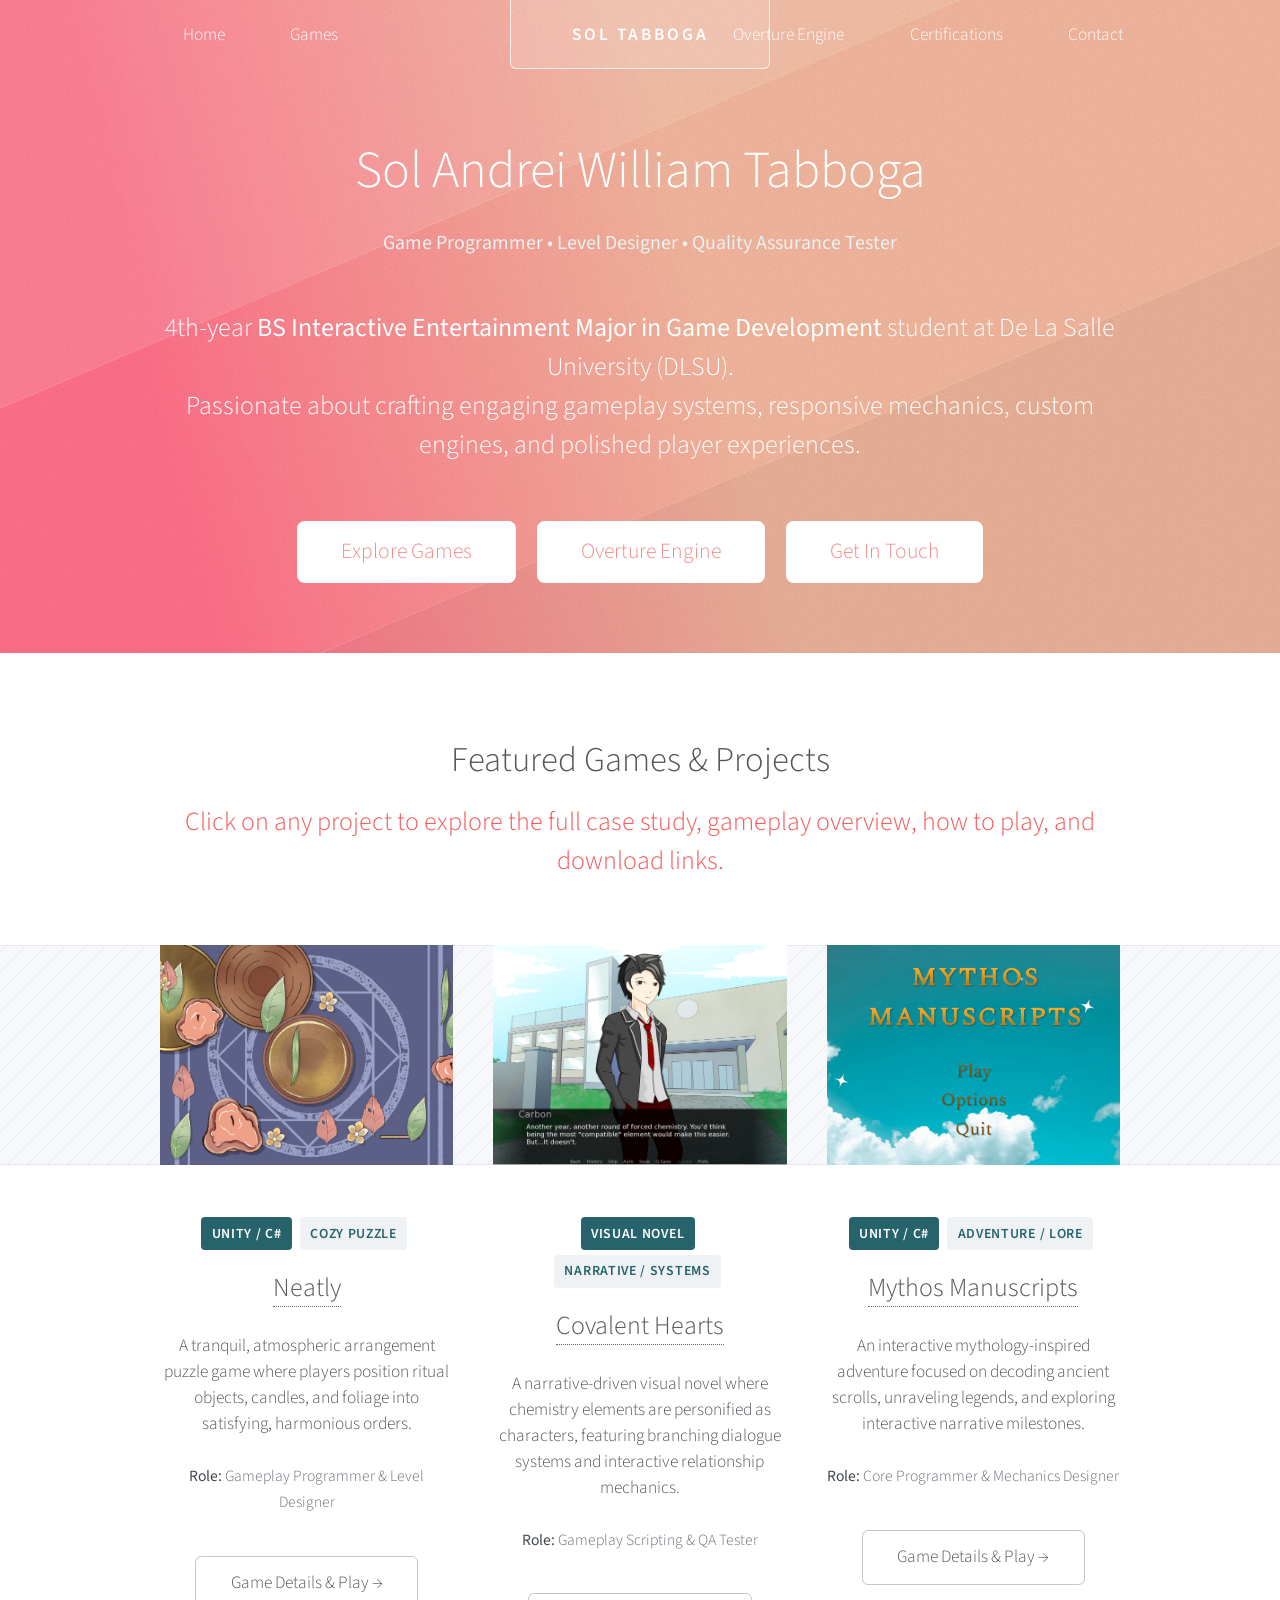
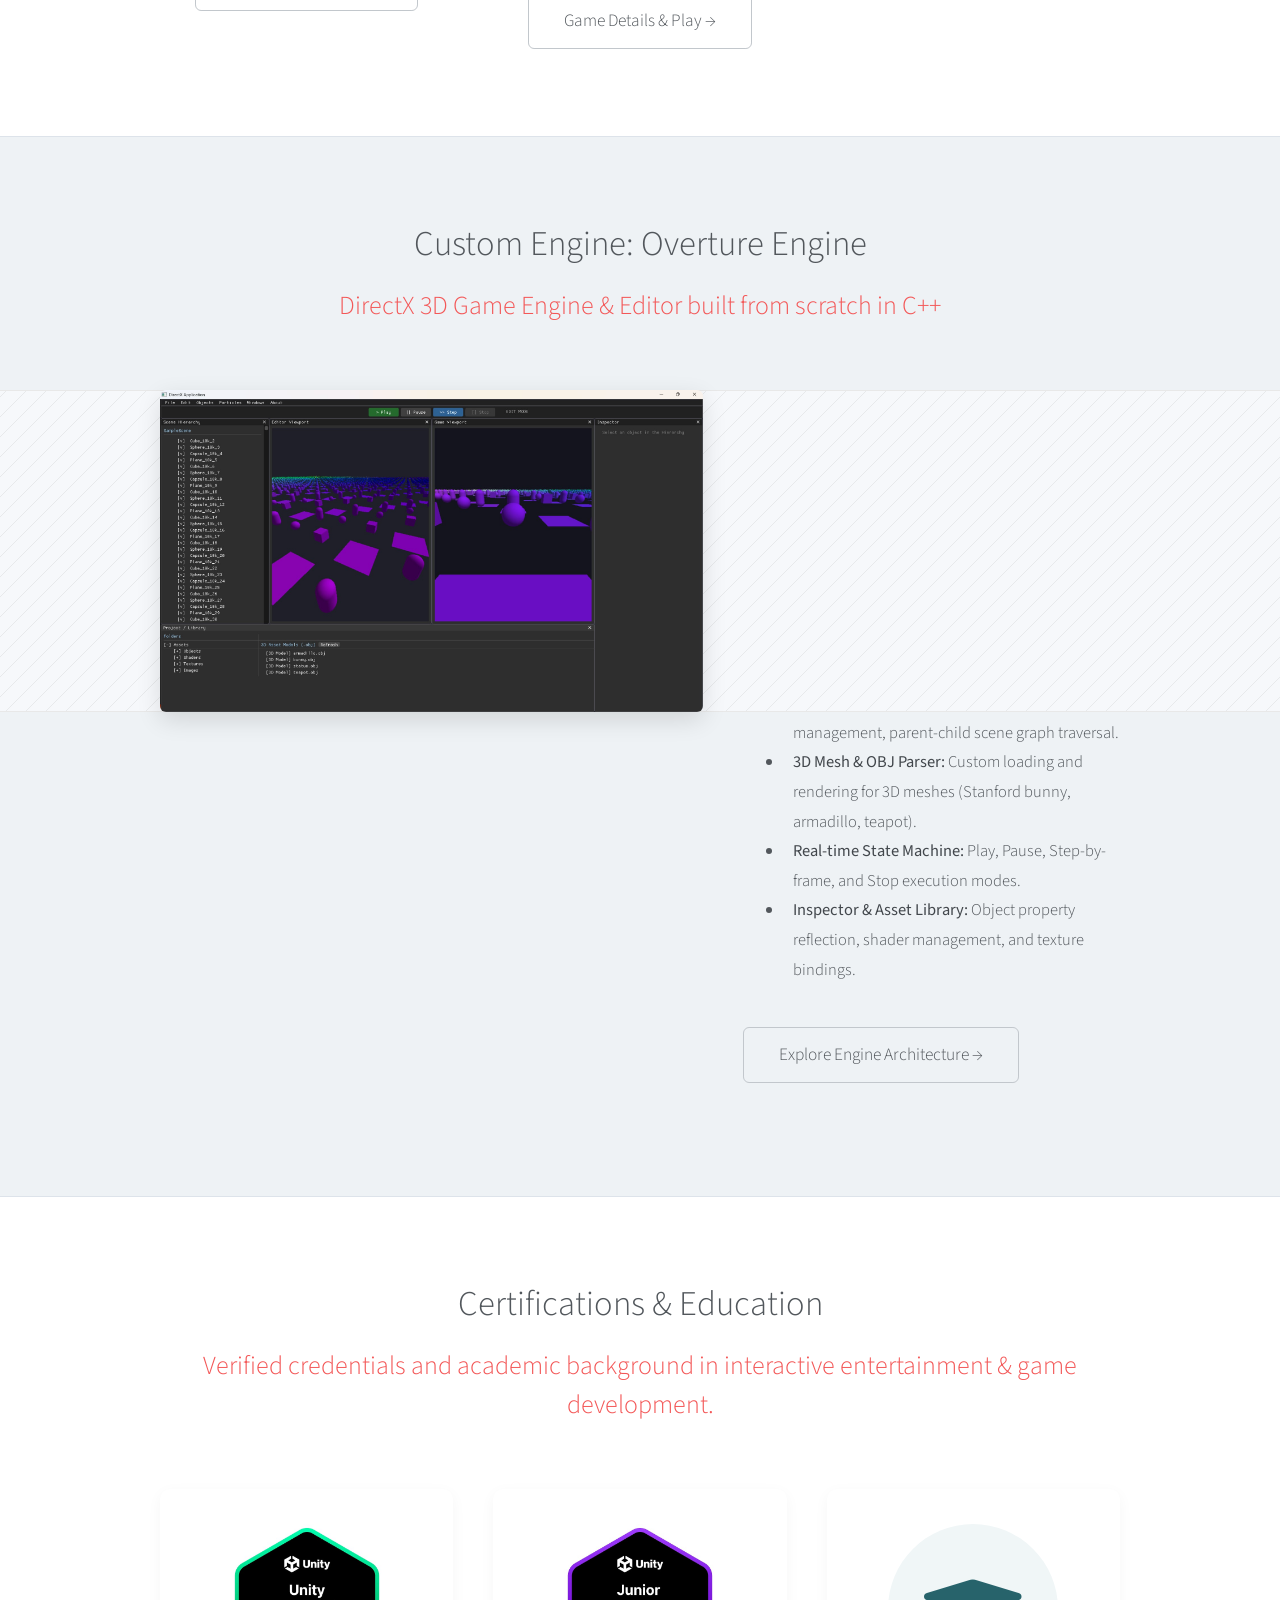
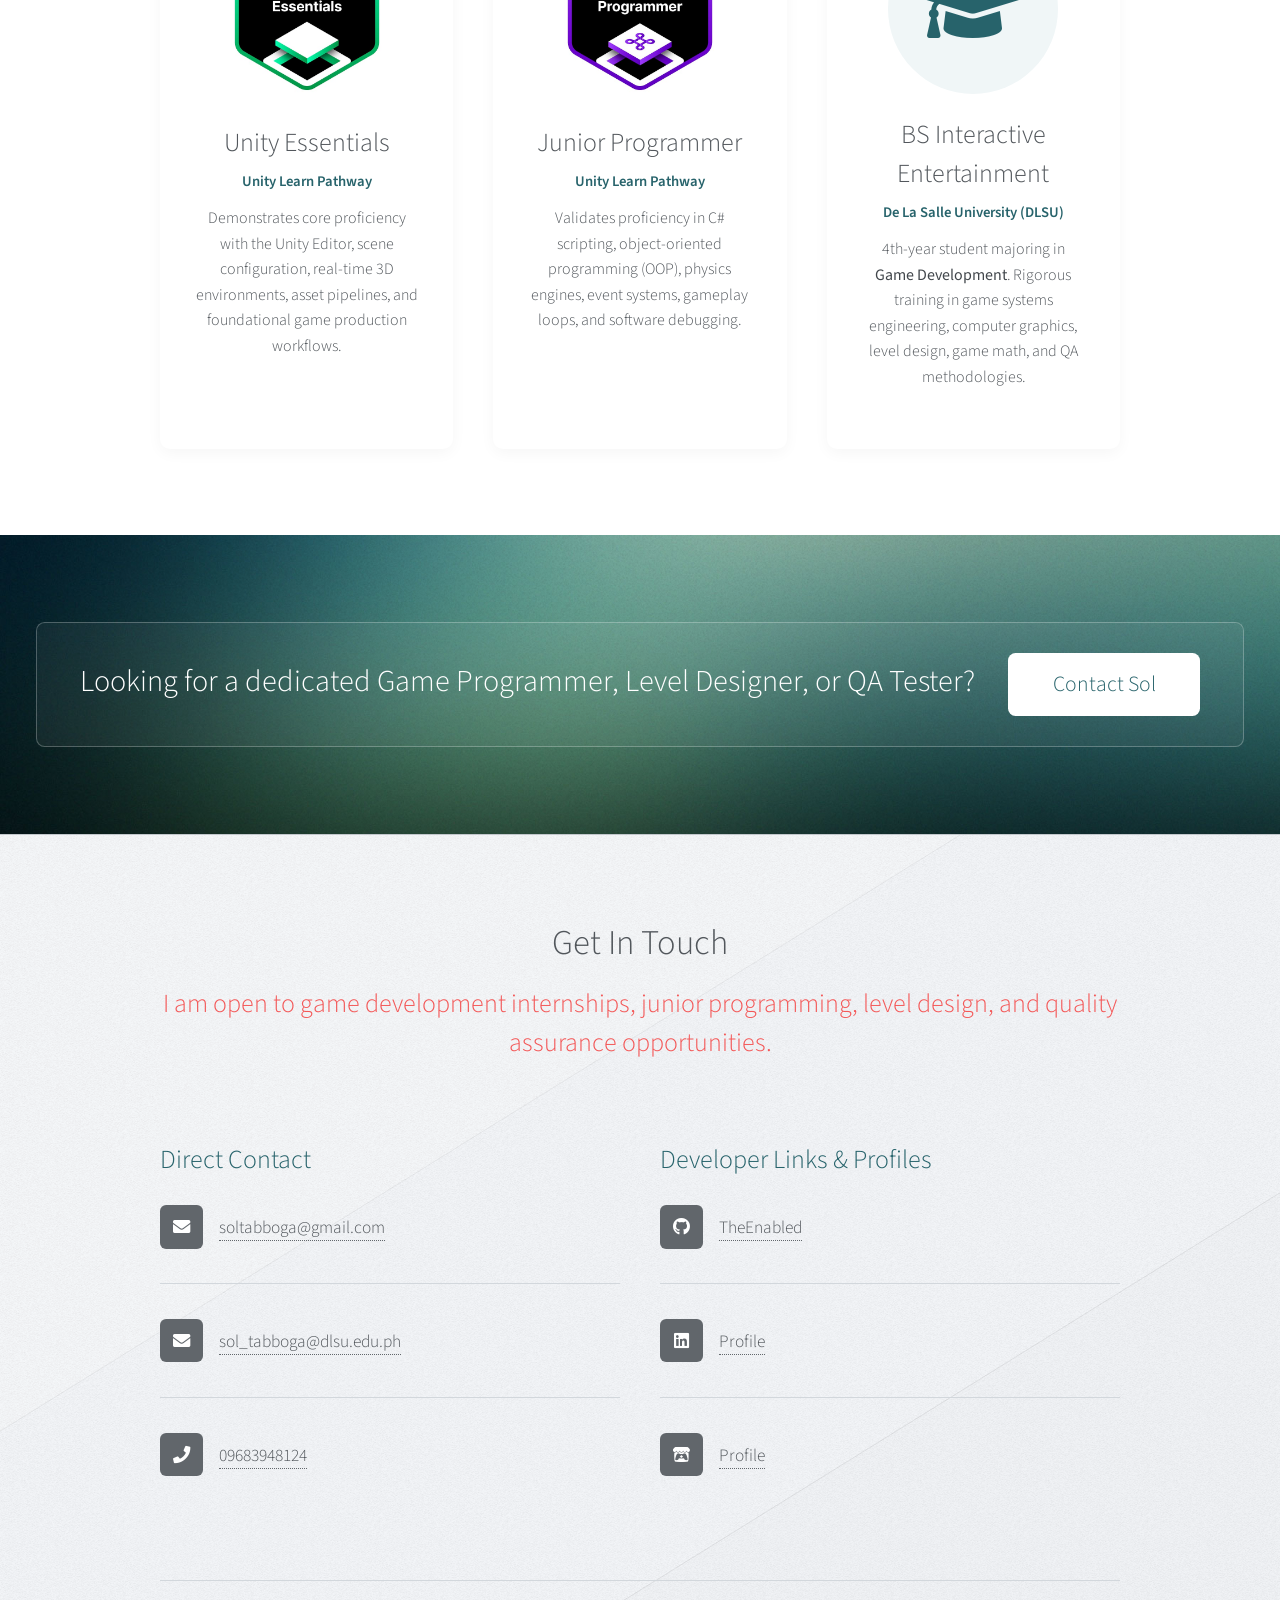
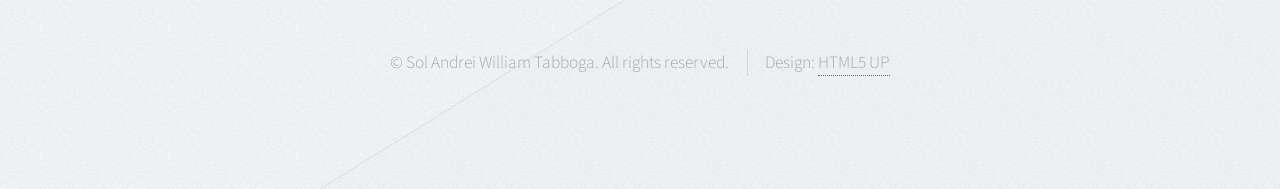
==== commit b12e0448: "Update developer profile links to GitHub: TheEnabled" ====
--- a/index.html
+++ b/index.html
@@ -261,7 +261,7 @@
 								<h3 style="margin-bottom: 1em; color: #27636b;">Developer Links &amp; Profiles</h3>
 								<ul class="divided icons">
 									<li class="icon brands fa-github">
-										<a href="https://github.com" target="_blank" rel="noopener noreferrer"><span class="extra">github.com/</span>Profile</a>
+										<a href="https://github.com/TheEnabled" target="_blank" rel="noopener noreferrer"><span class="extra">github.com/</span>TheEnabled</a>
 									</li>
 									<li class="icon brands fa-linkedin">
 										<a href="https://linkedin.com" target="_blank" rel="noopener noreferrer"><span class="extra">linkedin.com/</span>Profile</a>
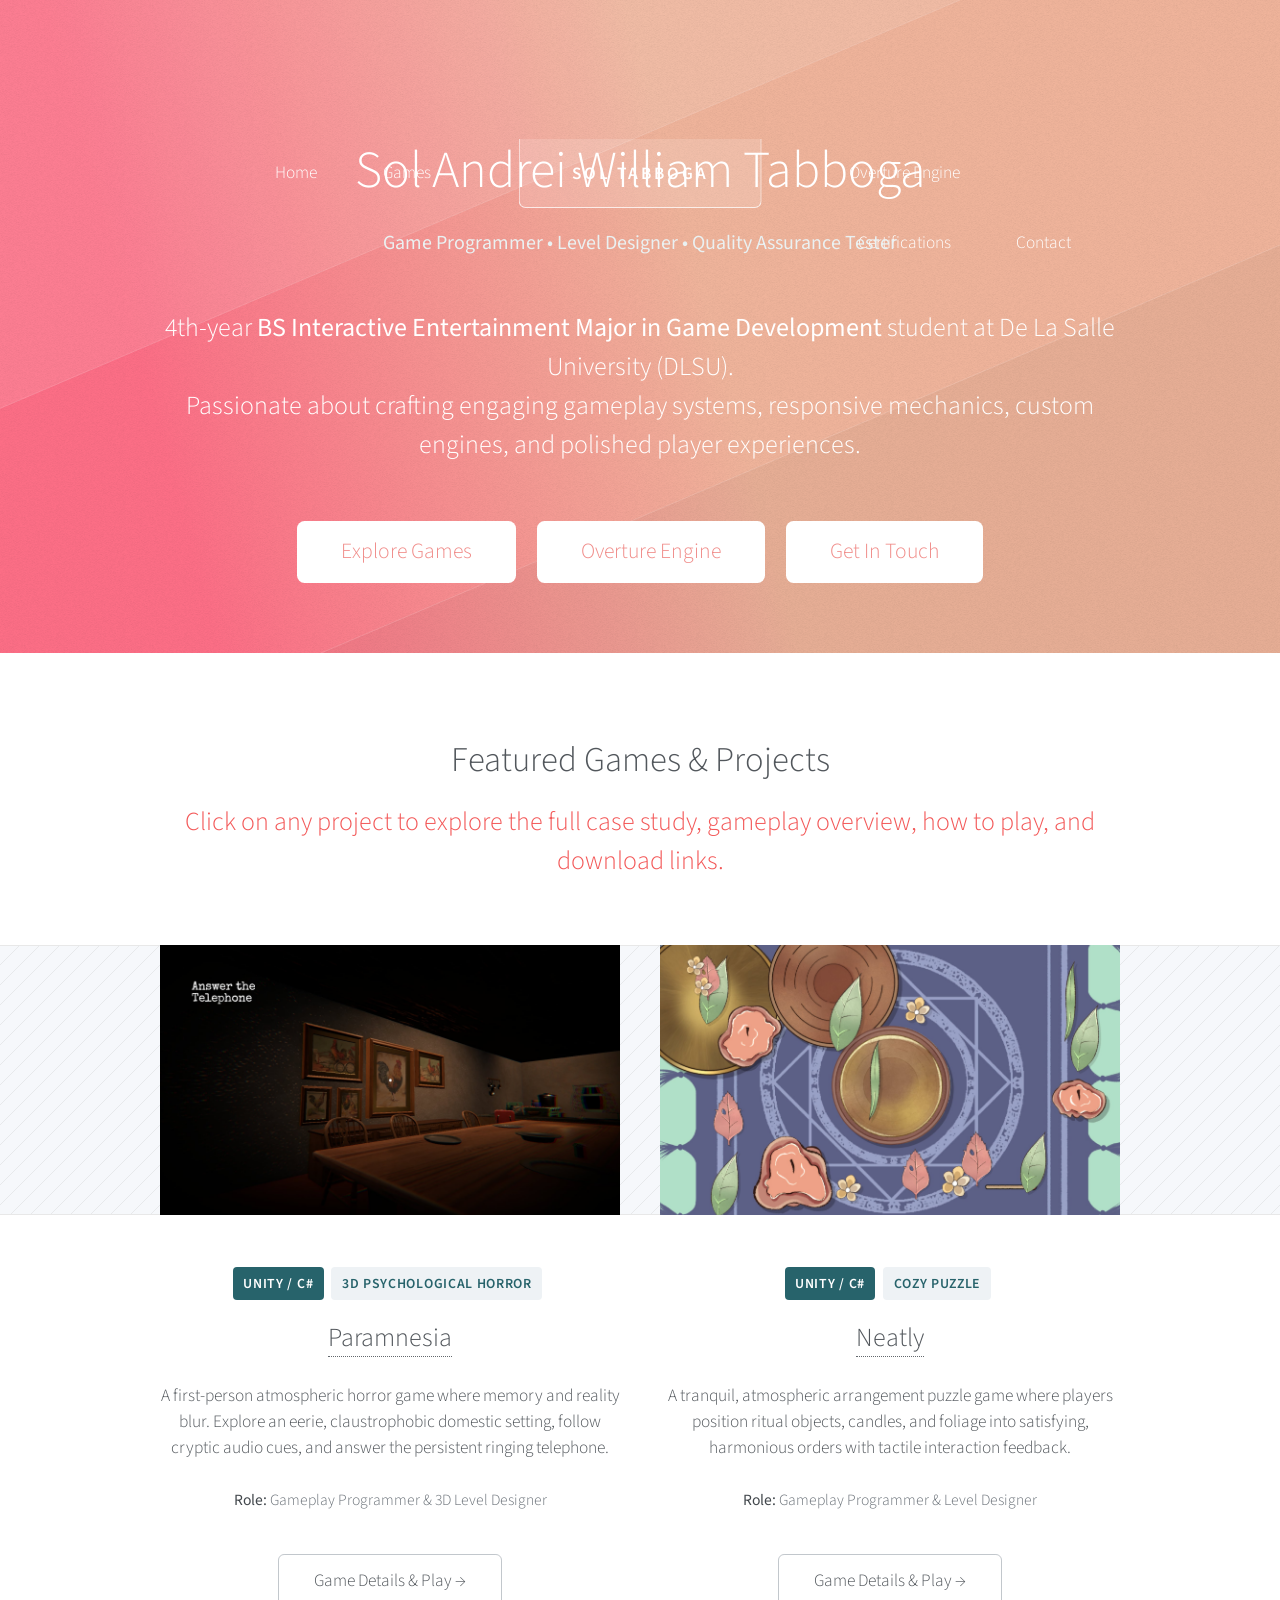
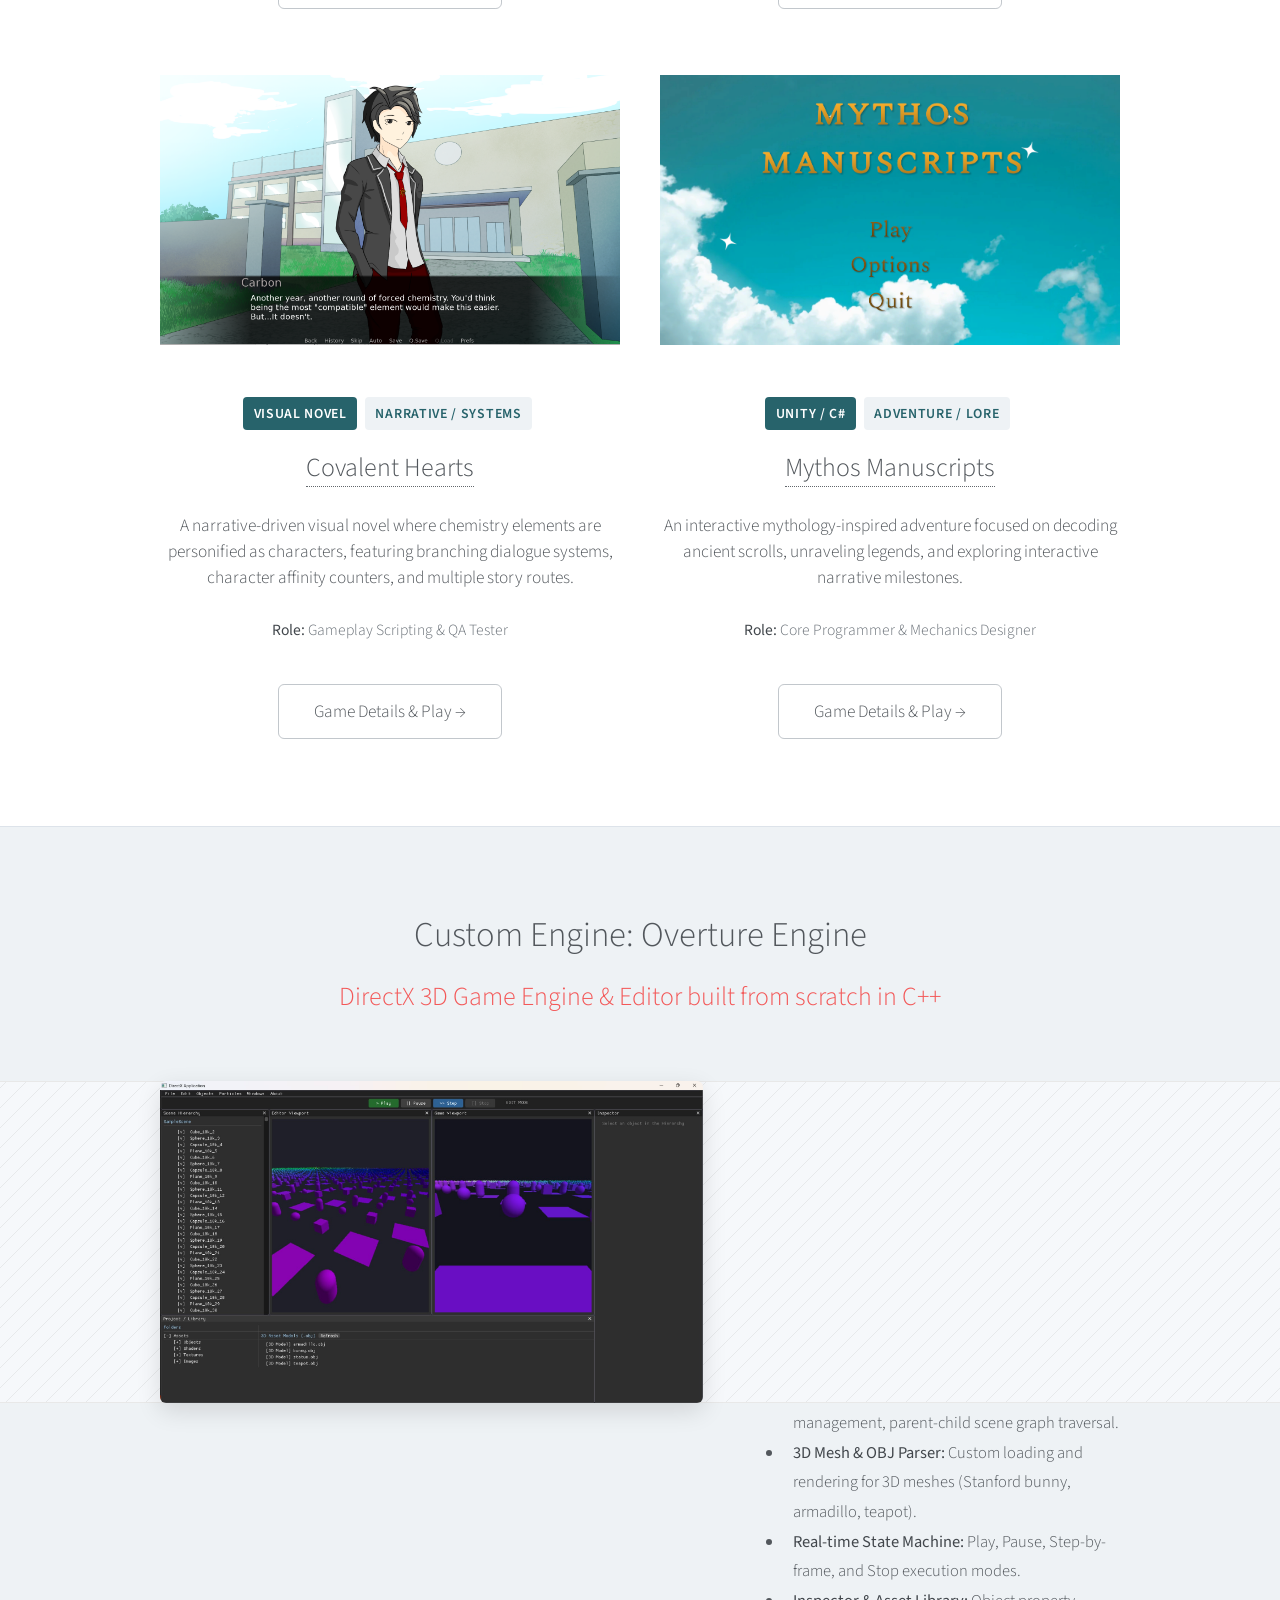
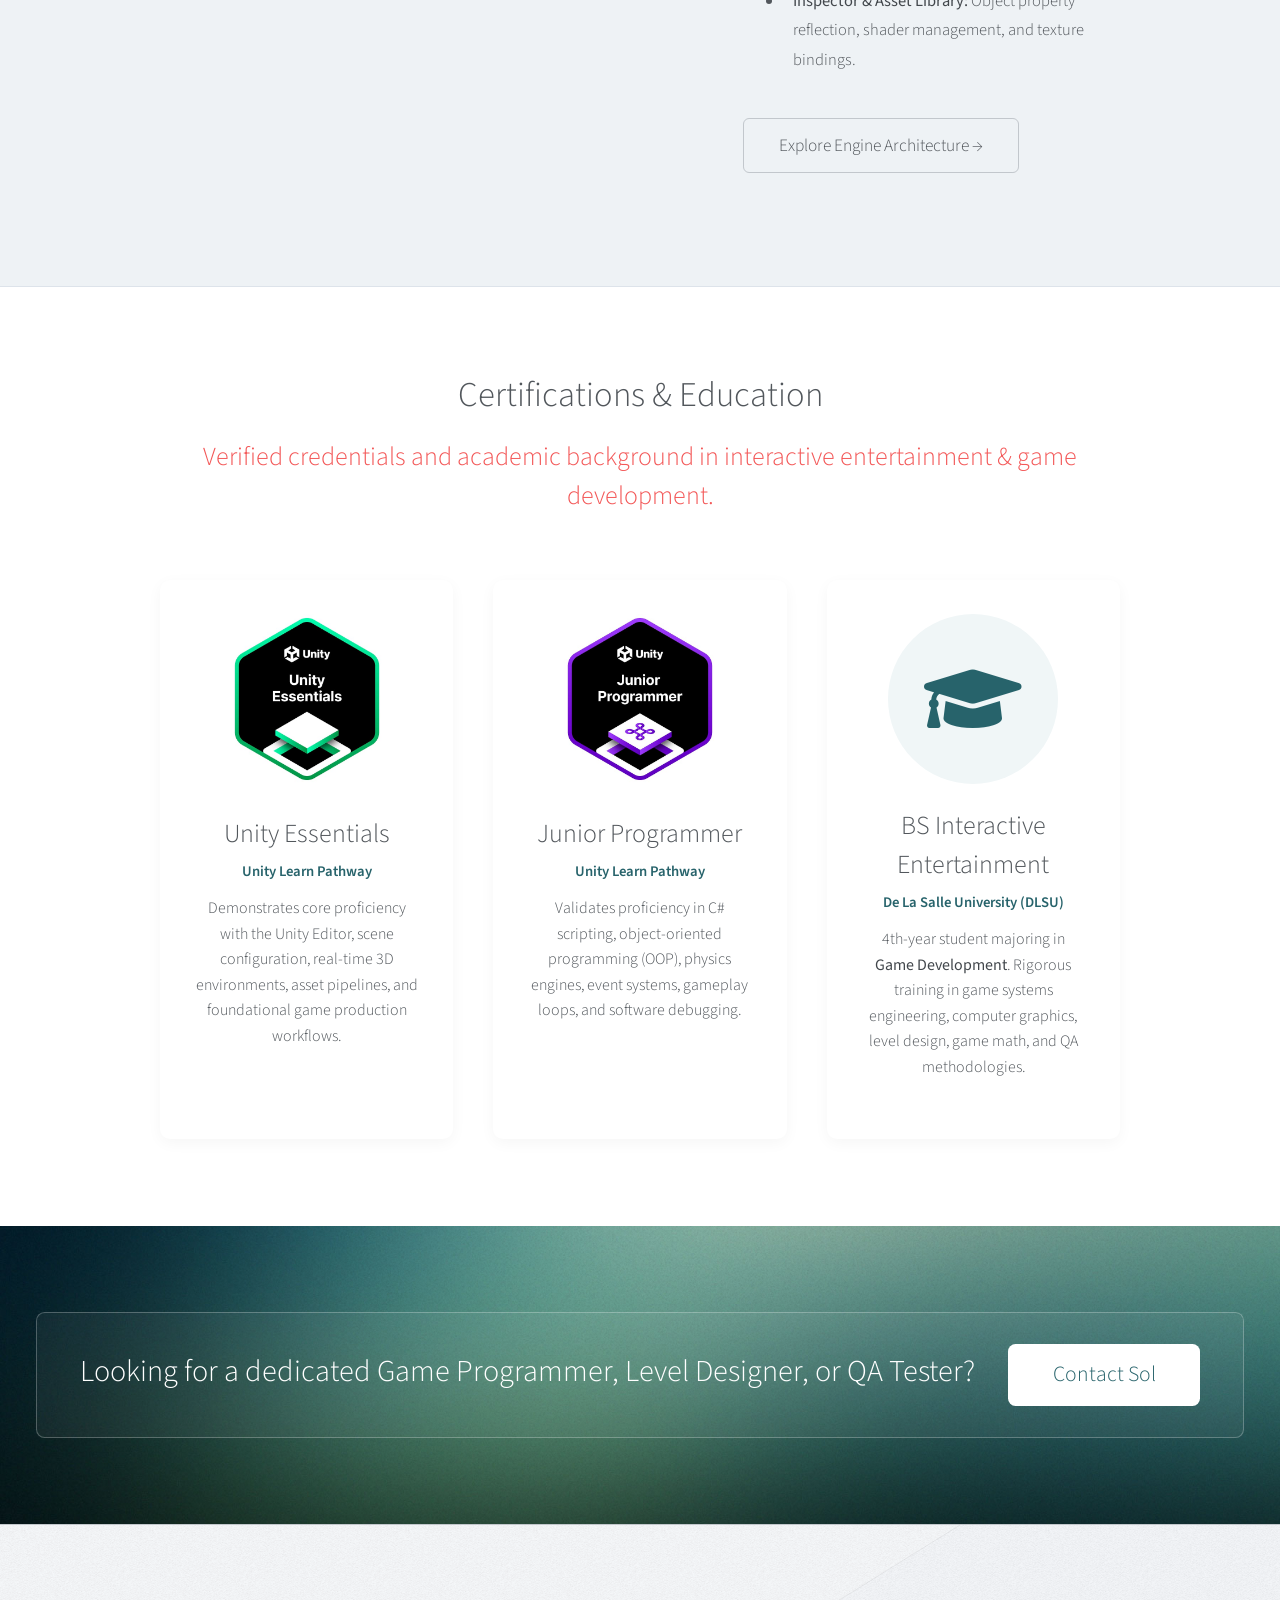
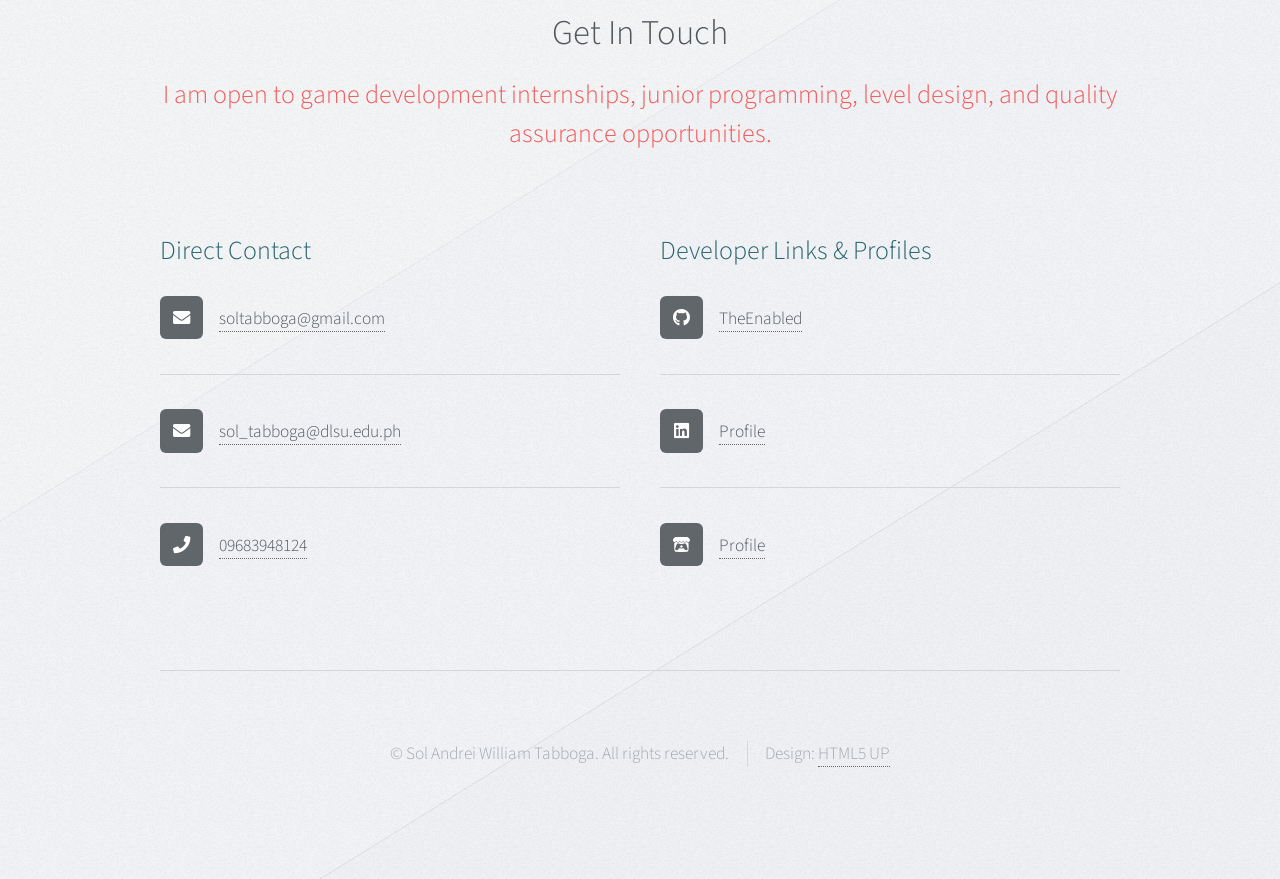
==== commit 1f11e158: "Add Paramnesia project page, update games showcase to 2x2 grid, and fix nav spacing around Sol's nam" ====
--- a/index.html
+++ b/index.html
@@ -23,17 +23,20 @@
 
 						<!-- Nav -->
 							<nav id="nav">
-								<ul>
+								<ul class="nav-left">
 									<li><a href="index.html">Home</a></li>
 									<li>
 										<a href="#games">Games</a>
 										<ul>
+											<li><a href="paramnesia.html">Paramnesia</a></li>
 											<li><a href="neatly.html">Neatly</a></li>
 											<li><a href="covalent-hearts.html">Covalent Hearts</a></li>
 											<li><a href="mythos-manuscripts.html">Mythos Manuscripts</a></li>
 										</ul>
 									</li>
-									<li class="break"><a href="overture-engine.html">Overture Engine</a></li>
+								</ul>
+								<ul class="nav-right">
+									<li><a href="overture-engine.html">Overture Engine</a></li>
 									<li><a href="#certifications">Certifications</a></li>
 									<li><a href="#contact">Contact</a></li>
 								</ul>
@@ -66,15 +69,34 @@
 				<div class="wrapper" id="games">
 					<section class="container">
 						<header class="major">
-							<h2>Featured Games & Projects</h2>
+							<h2>Featured Games &amp; Projects</h2>
 							<p>Click on any project to explore the full case study, gameplay overview, how to play, and download links.</p>
 						</header>
 						<div class="row features">
 
-							<!-- Game 1: Neatly -->
-							<section class="col-4 col-12-narrower feature">
+							<!-- Game 1: Paramnesia -->
+							<section class="col-6 col-12-narrower feature">
 								<div class="image-wrapper first">
-									<a href="neatly.html" class="image featured"><img src="images/Neatly1.jpg" alt="Neatly Game Screenshot" style="height: 220px; object-fit: cover;" /></a>
+									<a href="paramnesia.html" class="image featured"><img src="images/Paramnesia 1.jpg" alt="Paramnesia Game Screenshot" style="height: 270px; object-fit: cover;" /></a>
+								</div>
+								<div style="margin-bottom: 0.75em;">
+									<span class="tag-badge accent">Unity / C#</span>
+									<span class="tag-badge">3D Psychological Horror</span>
+								</div>
+								<header>
+									<h3><a href="paramnesia.html" style="text-decoration: none; color: inherit;">Paramnesia</a></h3>
+								</header>
+								<p>A first-person atmospheric horror game where memory and reality blur. Explore an eerie, claustrophobic domestic setting, follow cryptic audio cues, and answer the persistent ringing telephone.</p>
+								<p style="font-size: 0.9em; color: #697077;"><strong>Role:</strong> Gameplay Programmer &amp; 3D Level Designer</p>
+								<ul class="actions">
+									<li><a href="paramnesia.html" class="button">Game Details &amp; Play &rarr;</a></li>
+								</ul>
+							</section>
+
+							<!-- Game 2: Neatly -->
+							<section class="col-6 col-12-narrower feature">
+								<div class="image-wrapper">
+									<a href="neatly.html" class="image featured"><img src="images/Neatly1.jpg" alt="Neatly Game Screenshot" style="height: 270px; object-fit: cover;" /></a>
 								</div>
 								<div style="margin-bottom: 0.75em;">
 									<span class="tag-badge accent">Unity / C#</span>
@@ -83,17 +105,17 @@
 								<header>
 									<h3><a href="neatly.html" style="text-decoration: none; color: inherit;">Neatly</a></h3>
 								</header>
-								<p>A tranquil, atmospheric arrangement puzzle game where players position ritual objects, candles, and foliage into satisfying, harmonious orders.</p>
+								<p>A tranquil, atmospheric arrangement puzzle game where players position ritual objects, candles, and foliage into satisfying, harmonious orders with tactile interaction feedback.</p>
 								<p style="font-size: 0.9em; color: #697077;"><strong>Role:</strong> Gameplay Programmer &amp; Level Designer</p>
 								<ul class="actions">
 									<li><a href="neatly.html" class="button">Game Details &amp; Play &rarr;</a></li>
 								</ul>
 							</section>
 
-							<!-- Game 2: Covalent Hearts -->
-							<section class="col-4 col-12-narrower feature">
+							<!-- Game 3: Covalent Hearts -->
+							<section class="col-6 col-12-narrower feature" style="margin-top: 1.5em;">
 								<div class="image-wrapper">
-									<a href="covalent-hearts.html" class="image featured"><img src="images/CovalentHearts.png" alt="Covalent Hearts Screenshot" style="height: 220px; object-fit: cover;" /></a>
+									<a href="covalent-hearts.html" class="image featured"><img src="images/CovalentHearts.png" alt="Covalent Hearts Screenshot" style="height: 270px; object-fit: cover;" /></a>
 								</div>
 								<div style="margin-bottom: 0.75em;">
 									<span class="tag-badge accent">Visual Novel</span>
@@ -102,17 +124,17 @@
 								<header>
 									<h3><a href="covalent-hearts.html" style="text-decoration: none; color: inherit;">Covalent Hearts</a></h3>
 								</header>
-								<p>A narrative-driven visual novel where chemistry elements are personified as characters, featuring branching dialogue systems and interactive relationship mechanics.</p>
+								<p>A narrative-driven visual novel where chemistry elements are personified as characters, featuring branching dialogue systems, character affinity counters, and multiple story routes.</p>
 								<p style="font-size: 0.9em; color: #697077;"><strong>Role:</strong> Gameplay Scripting &amp; QA Tester</p>
 								<ul class="actions">
 									<li><a href="covalent-hearts.html" class="button">Game Details &amp; Play &rarr;</a></li>
 								</ul>
 							</section>
 
-							<!-- Game 3: Mythos Manuscripts -->
-							<section class="col-4 col-12-narrower feature">
+							<!-- Game 4: Mythos Manuscripts -->
+							<section class="col-6 col-12-narrower feature" style="margin-top: 1.5em;">
 								<div class="image-wrapper">
-									<a href="mythos-manuscripts.html" class="image featured"><img src="images/MythosManuscripts.png" alt="Mythos Manuscripts Screenshot" style="height: 220px; object-fit: cover;" /></a>
+									<a href="mythos-manuscripts.html" class="image featured"><img src="images/MythosManuscripts.png" alt="Mythos Manuscripts Screenshot" style="height: 270px; object-fit: cover;" /></a>
 								</div>
 								<div style="margin-bottom: 0.75em;">
 									<span class="tag-badge accent">Unity / C#</span>
--- a/assets/css/main.css
+++ b/assets/css/main.css
@@ -3077,6 +3077,88 @@
 	scroll-behavior: smooth;
 }
 
+/* Header & Nav Layout: Guaranteed Clear Spacing around Sol's Name */
+#header {
+	position: relative;
+}
+
+#logo {
+	position: absolute;
+	z-index: 2;
+	top: 0;
+	left: 50%;
+	transform: translateX(-50%);
+	width: auto;
+	min-width: 14em;
+	margin-left: 0;
+	text-align: center;
+}
+
+#logo a {
+	display: inline-block;
+	white-space: nowrap;
+	padding: 0 1.5em;
+	height: 4em;
+	line-height: 4em;
+	border-radius: 0 0 0.4em 0.4em;
+}
+
+@media screen and (min-width: 821px) {
+	#nav {
+		position: absolute;
+		top: 0;
+		left: 0;
+		width: 100%;
+		height: 4em;
+		line-height: 4em;
+		display: block;
+	}
+
+	#nav .nav-left {
+		position: absolute;
+		top: 0;
+		left: 0;
+		right: calc(50% + 9.5em);
+		text-align: right;
+		margin: 0;
+		padding: 0;
+		list-style: none;
+	}
+
+	#nav .nav-right {
+		position: absolute;
+		top: 0;
+		left: calc(50% + 9.5em);
+		right: 0;
+		text-align: left;
+		margin: 0;
+		padding: 0;
+		list-style: none;
+	}
+
+	#nav .nav-left > li,
+	#nav .nav-right > li {
+		display: inline-block;
+		margin: 0 0.5em;
+	}
+
+	#nav .nav-left > li.break,
+	#nav .nav-right > li.break {
+		margin-left: 0 !important;
+	}
+}
+
+@media screen and (min-width: 1081px) {
+	#nav .nav-left {
+		right: calc(50% + 10.5em);
+	}
+
+	#nav .nav-right {
+		left: calc(50% + 10.5em);
+	}
+}
+
+
 .tag-badge {
 	display: inline-block;
 	background: #eef2f5;
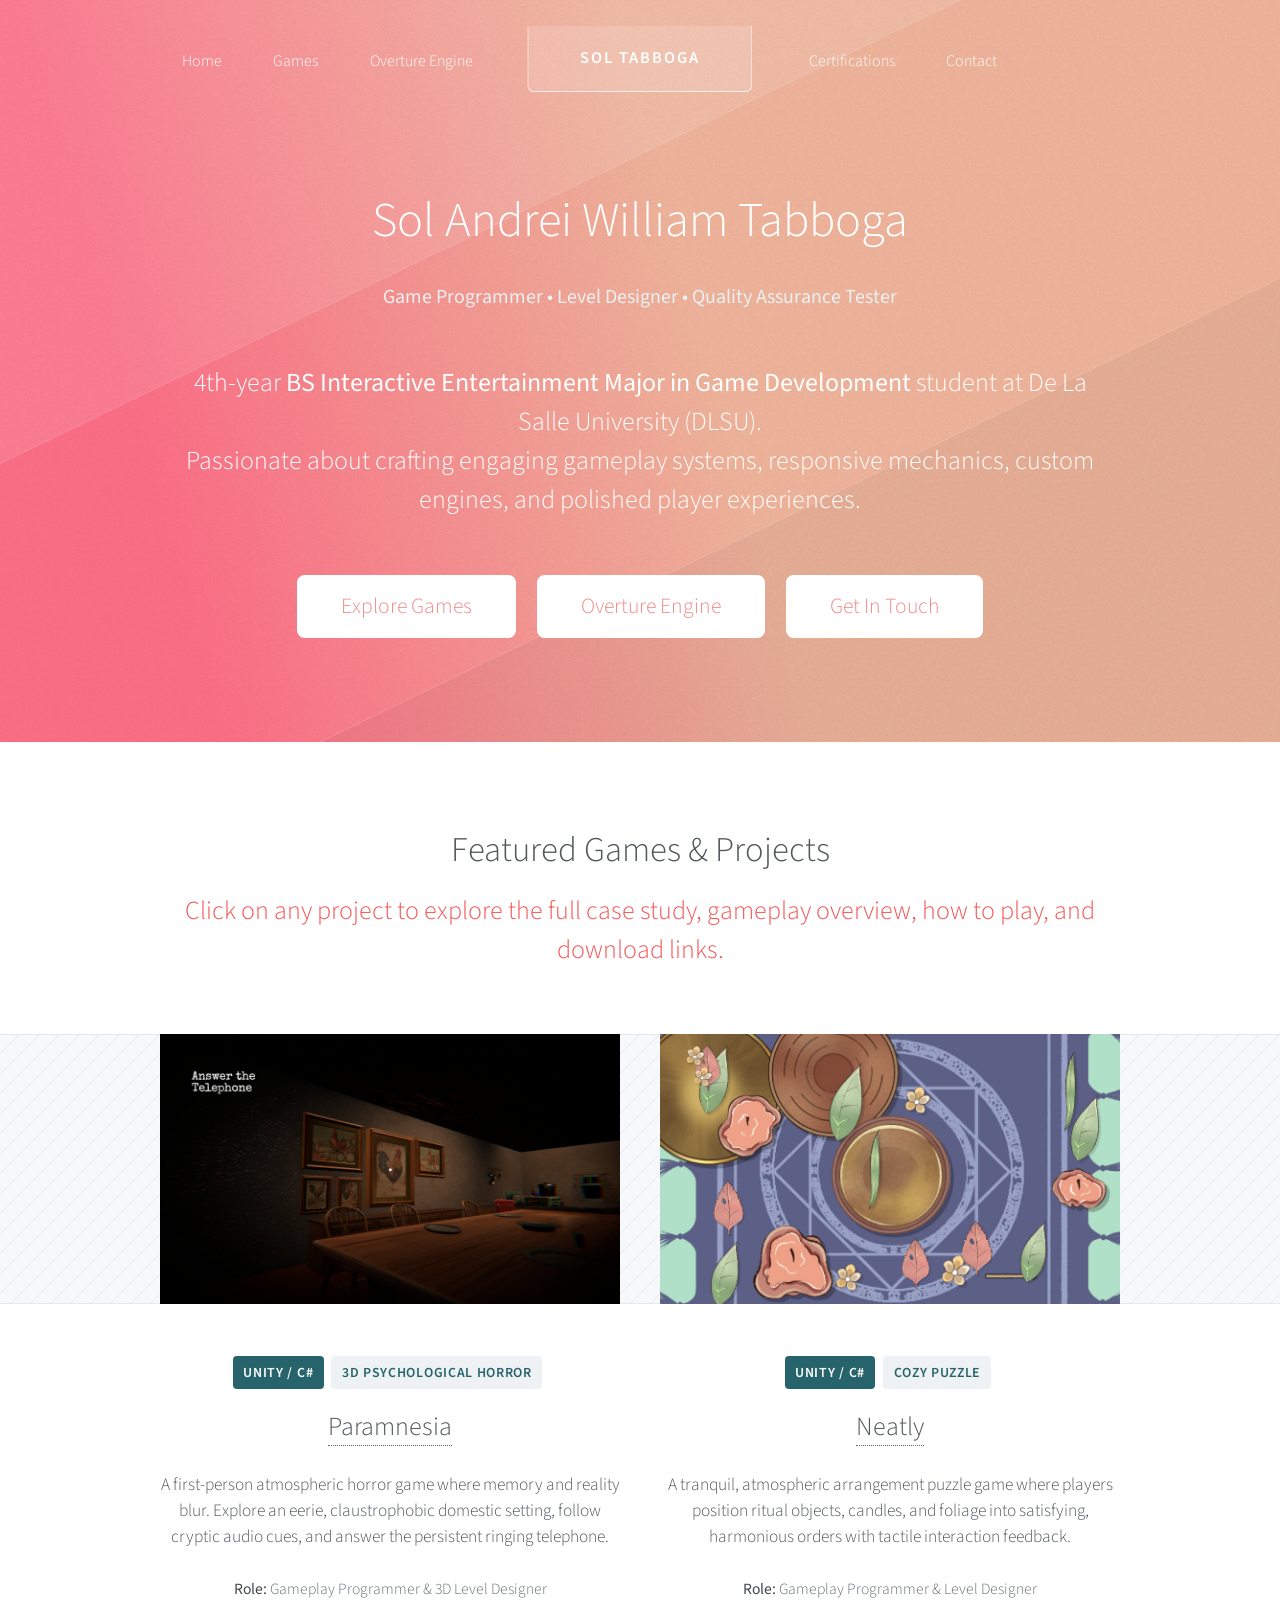
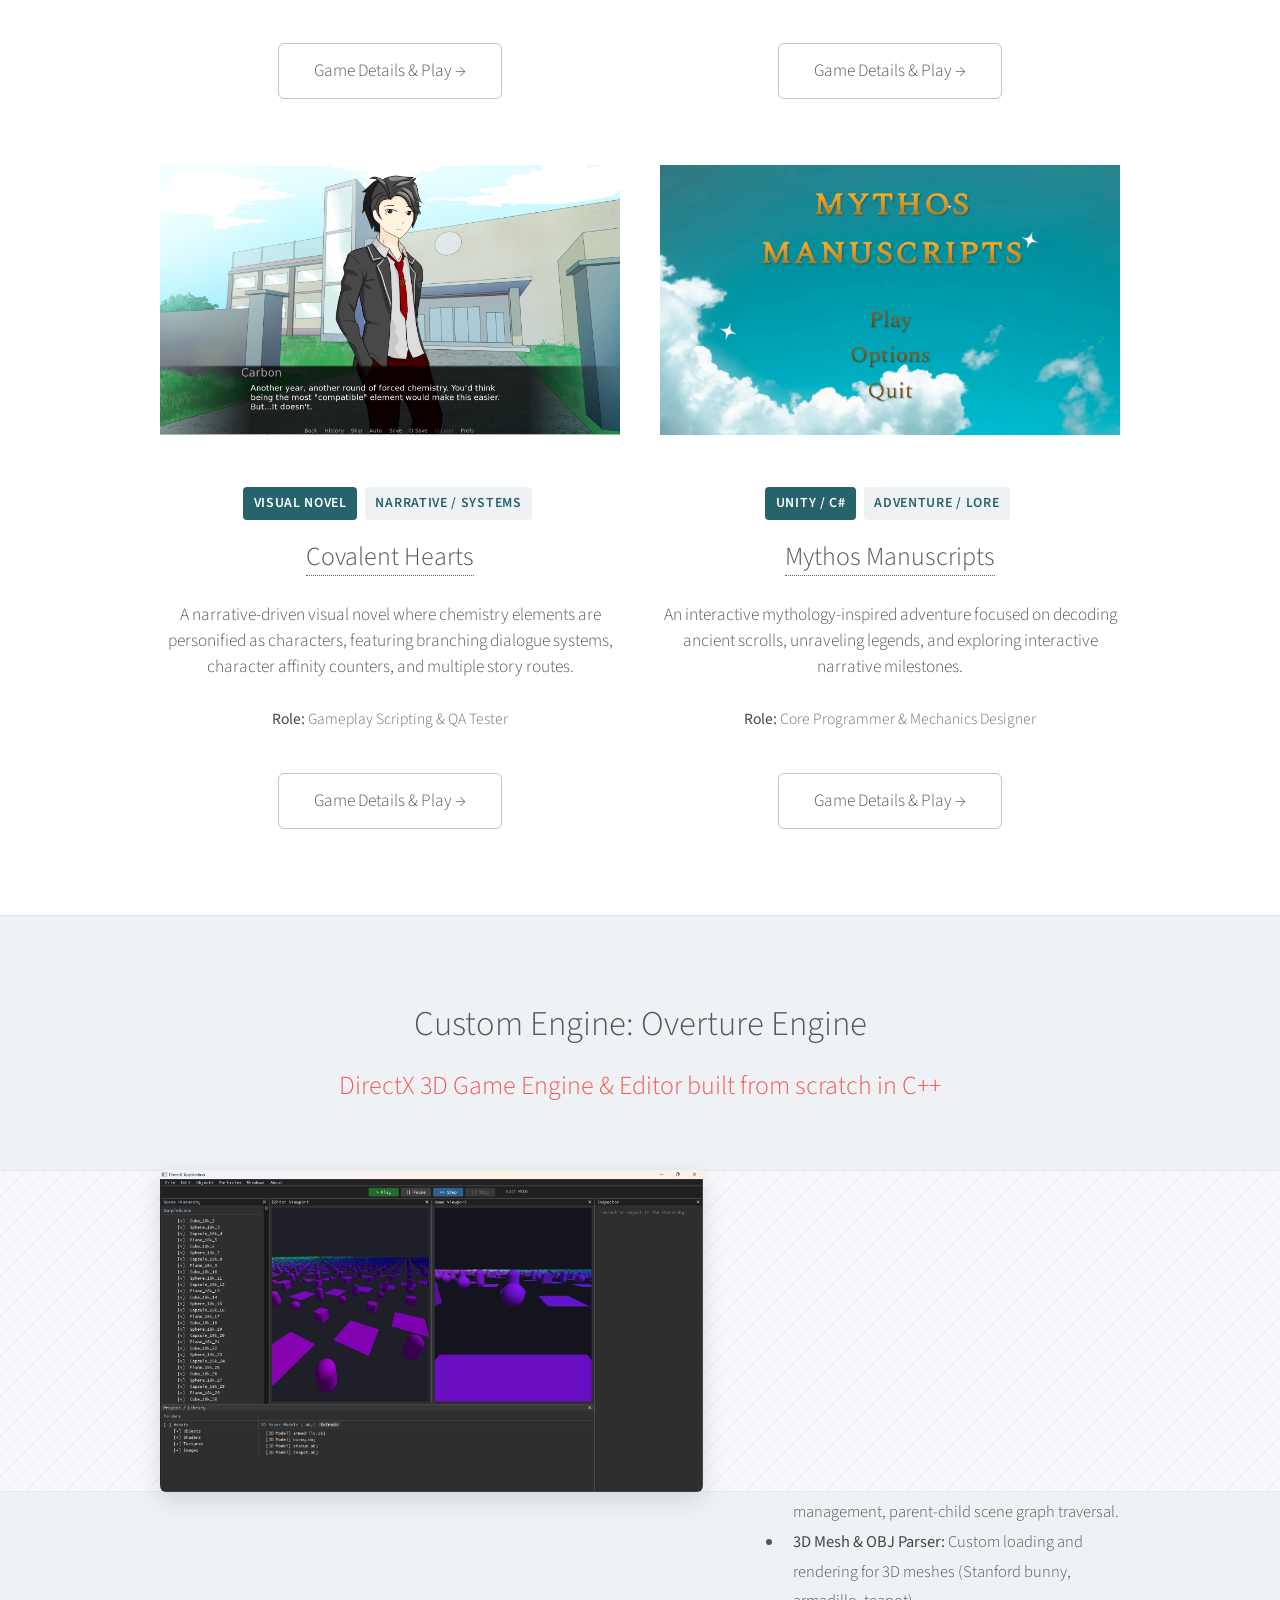
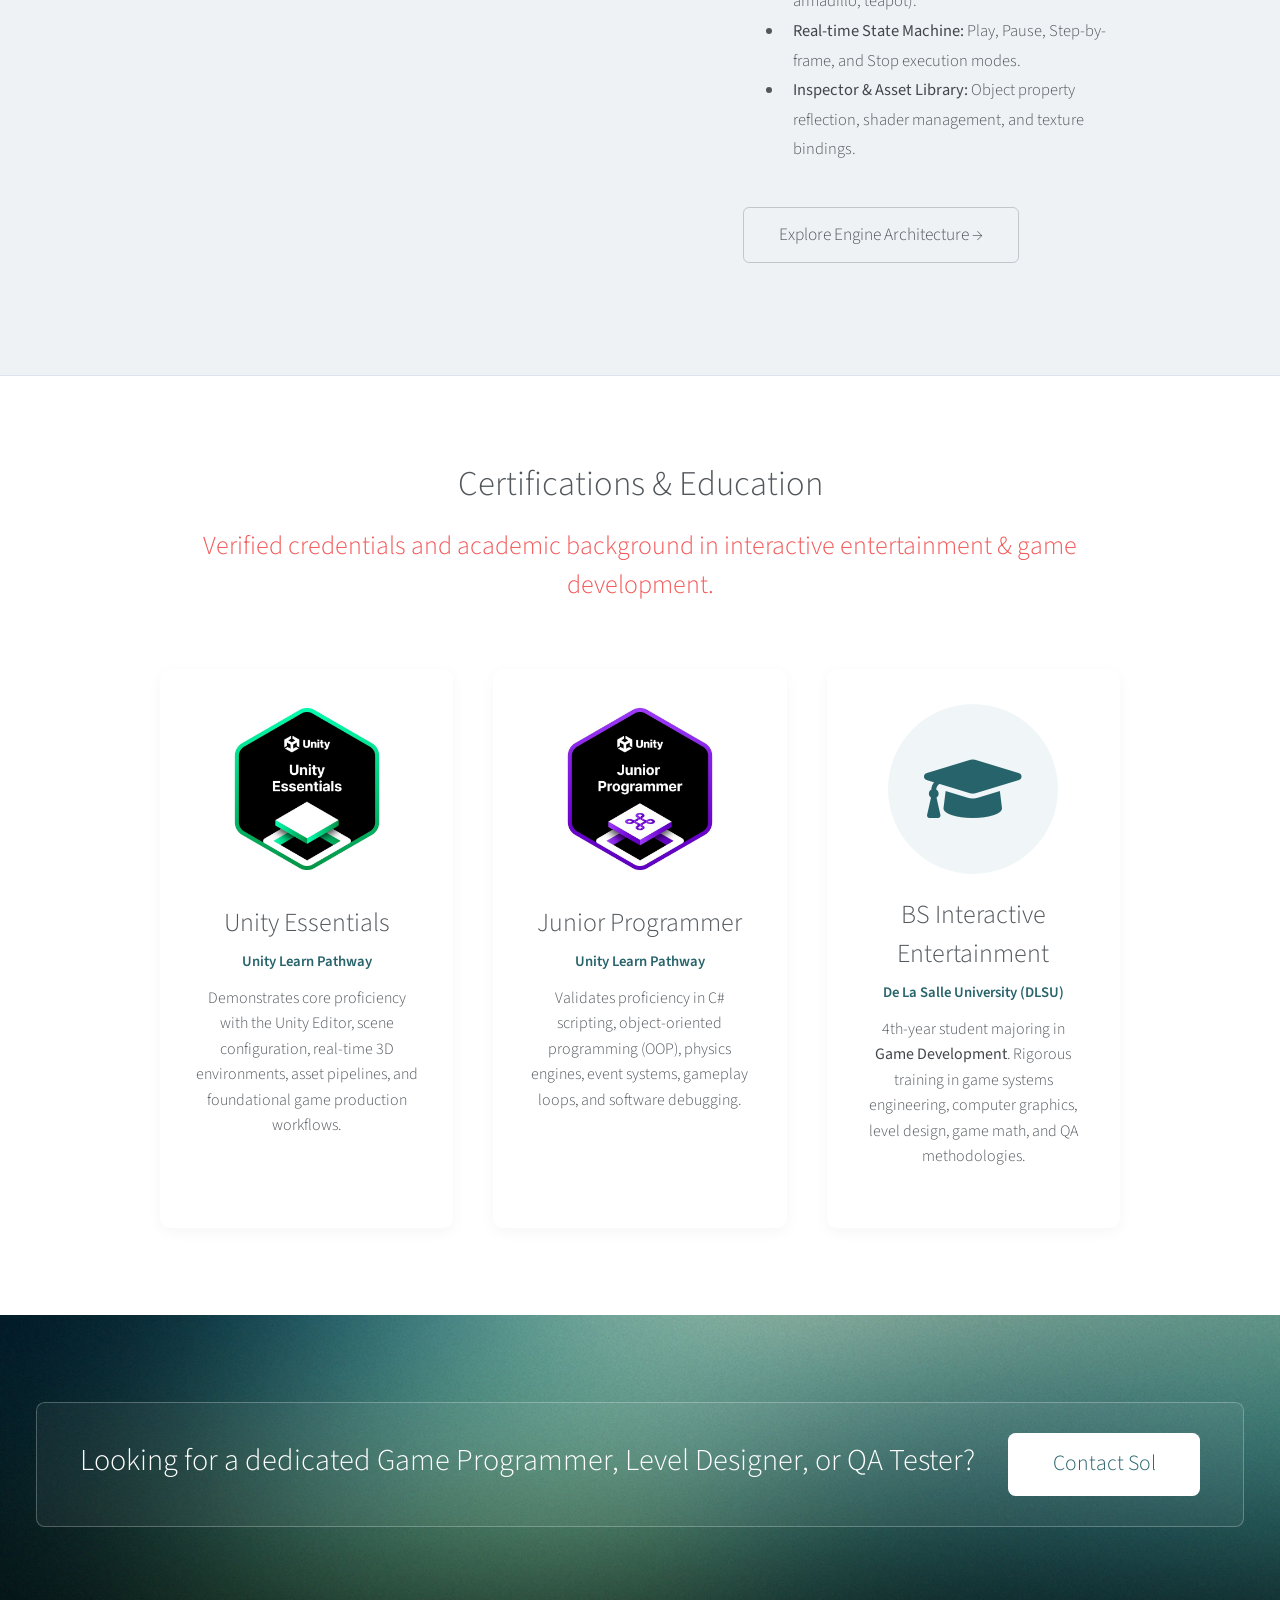
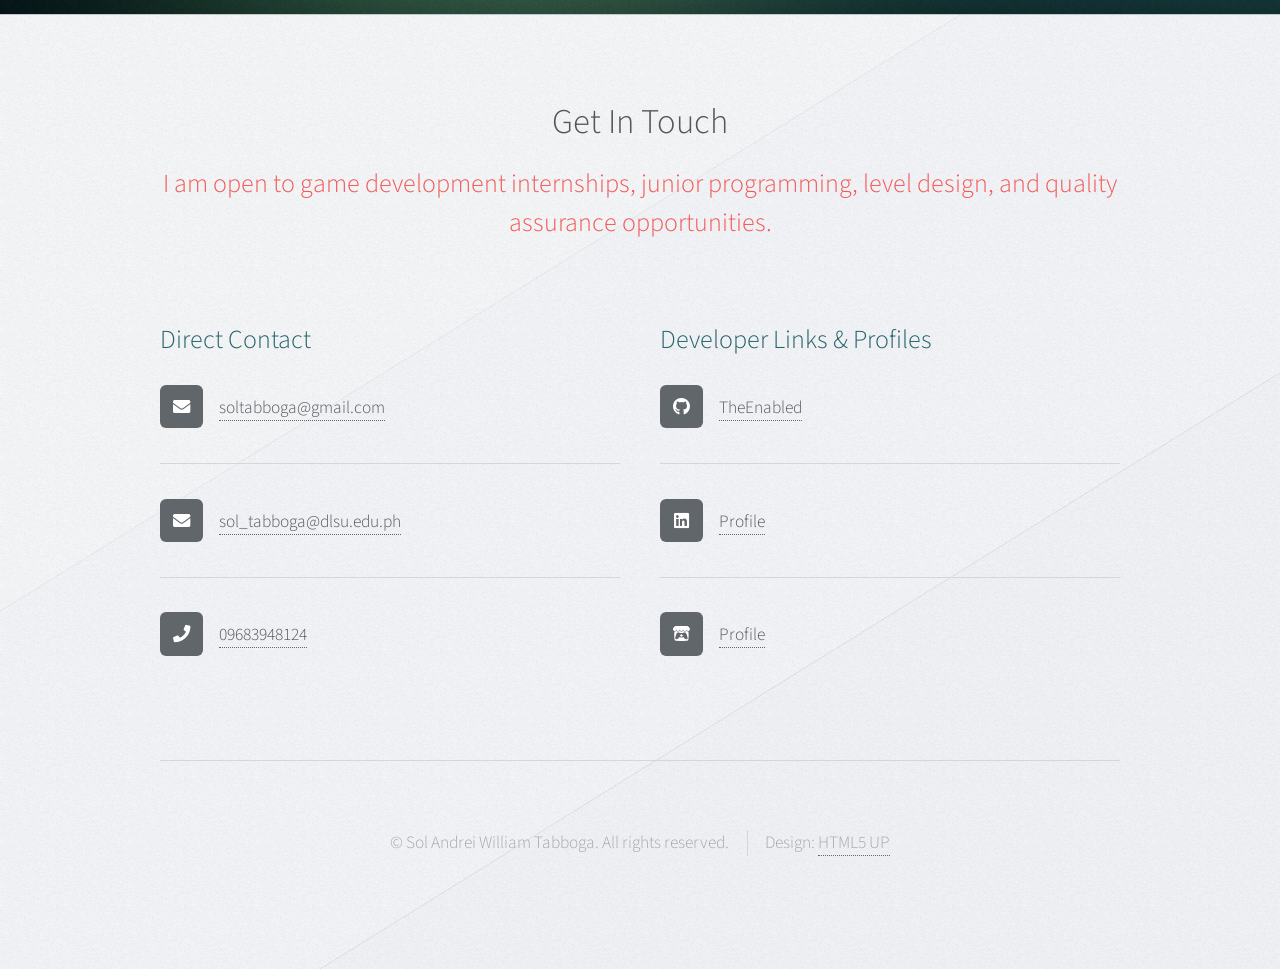
==== commit 4d9c98f8: "Fix vertical overlap between hero section and header/nav bar, and balance nav links" ====
--- a/index.html
+++ b/index.html
@@ -34,9 +34,9 @@
 											<li><a href="mythos-manuscripts.html">Mythos Manuscripts</a></li>
 										</ul>
 									</li>
+									<li><a href="overture-engine.html">Overture Engine</a></li>
 								</ul>
 								<ul class="nav-right">
-									<li><a href="overture-engine.html">Overture Engine</a></li>
 									<li><a href="#certifications">Certifications</a></li>
 									<li><a href="#contact">Contact</a></li>
 								</ul>
--- a/assets/css/main.css
+++ b/assets/css/main.css
@@ -3077,9 +3077,44 @@
 	scroll-behavior: smooth;
 }
 
-/* Header & Nav Layout: Guaranteed Clear Spacing around Sol's Name */
+/* Header & Nav Layout: Guaranteed Clear Spacing around Sol's Name and Hero Section */
+
+#header-wrapper {
+	position: relative;
+	padding-top: 1.5em !important;
+}
+
+.homepage #header-wrapper {
+	padding-top: 1.5em !important;
+	padding-bottom: 6em !important;
+}
+
 #header {
 	position: relative;
+	height: 4.5em;
+	width: 100%;
+	margin-bottom: 4em;
+	display: block;
+}
+
+#hero {
+	position: relative;
+	color: #fff;
+	text-align: center;
+	z-index: 1;
+	margin-top: 2em;
+	padding: 1em 1em 0 1em !important;
+}
+
+#hero h2 {
+	margin-bottom: 0.35em;
+	font-size: 2.8em;
+	line-height: 1.25;
+	word-wrap: break-word;
+}
+
+#hero header p {
+	margin-bottom: 1.5em;
 }
 
 #logo {
@@ -3089,7 +3124,7 @@
 	left: 50%;
 	transform: translateX(-50%);
 	width: auto;
-	min-width: 14em;
+	min-width: 13em;
 	margin-left: 0;
 	text-align: center;
 }
@@ -3097,10 +3132,12 @@
 #logo a {
 	display: inline-block;
 	white-space: nowrap;
-	padding: 0 1.5em;
+	padding: 0 1.25em;
 	height: 4em;
 	line-height: 4em;
 	border-radius: 0 0 0.4em 0.4em;
+	letter-spacing: 2px;
+	font-size: 0.95em;
 }
 
 @media screen and (min-width: 821px) {
@@ -3118,28 +3155,39 @@
 		position: absolute;
 		top: 0;
 		left: 0;
-		right: calc(50% + 9.5em);
+		right: calc(50% + 8.5em);
 		text-align: right;
 		margin: 0;
 		padding: 0;
 		list-style: none;
+		white-space: nowrap;
 	}
 
 	#nav .nav-right {
 		position: absolute;
 		top: 0;
-		left: calc(50% + 9.5em);
+		left: calc(50% + 8.5em);
 		right: 0;
 		text-align: left;
 		margin: 0;
 		padding: 0;
 		list-style: none;
+		white-space: nowrap;
 	}
 
 	#nav .nav-left > li,
 	#nav .nav-right > li {
 		display: inline-block;
-		margin: 0 0.5em;
+		margin: 0 0.4em;
+	}
+
+	#nav .nav-left > li > a,
+	#nav .nav-right > li > a,
+	#nav .nav-left > li > span,
+	#nav .nav-right > li > span {
+		padding: 0.3em 0.75em;
+		font-size: 0.92em;
+		white-space: nowrap;
 	}
 
 	#nav .nav-left > li.break,
@@ -3148,15 +3196,55 @@
 	}
 }
 
-@media screen and (min-width: 1081px) {
+@media screen and (min-width: 821px) and (max-width: 1120px) {
+	#nav .nav-left > li > a,
+	#nav .nav-right > li > a,
+	#nav .nav-left > li > span,
+	#nav .nav-right > li > span {
+		padding: 0.25em 0.5em;
+		font-size: 0.82em;
+	}
+
 	#nav .nav-left {
-		right: calc(50% + 10.5em);
+		right: calc(50% + 7.5em);
 	}
 
 	#nav .nav-right {
-		left: calc(50% + 10.5em);
+		left: calc(50% + 7.5em);
+	}
+
+	#hero h2 {
+		font-size: 2.2em;
 	}
 }
+
+@media screen and (max-width: 820px) {
+	#header {
+		height: auto;
+		margin-bottom: 1.5em;
+	}
+
+	#logo {
+		position: relative;
+		left: 0;
+		transform: none;
+		width: 100%;
+		margin: 0 0 1em 0;
+	}
+
+	#nav {
+		display: none;
+	}
+
+	#hero {
+		margin-top: 1em;
+	}
+
+	#hero h2 {
+		font-size: 1.8em;
+	}
+}
+
 
 
 .tag-badge {
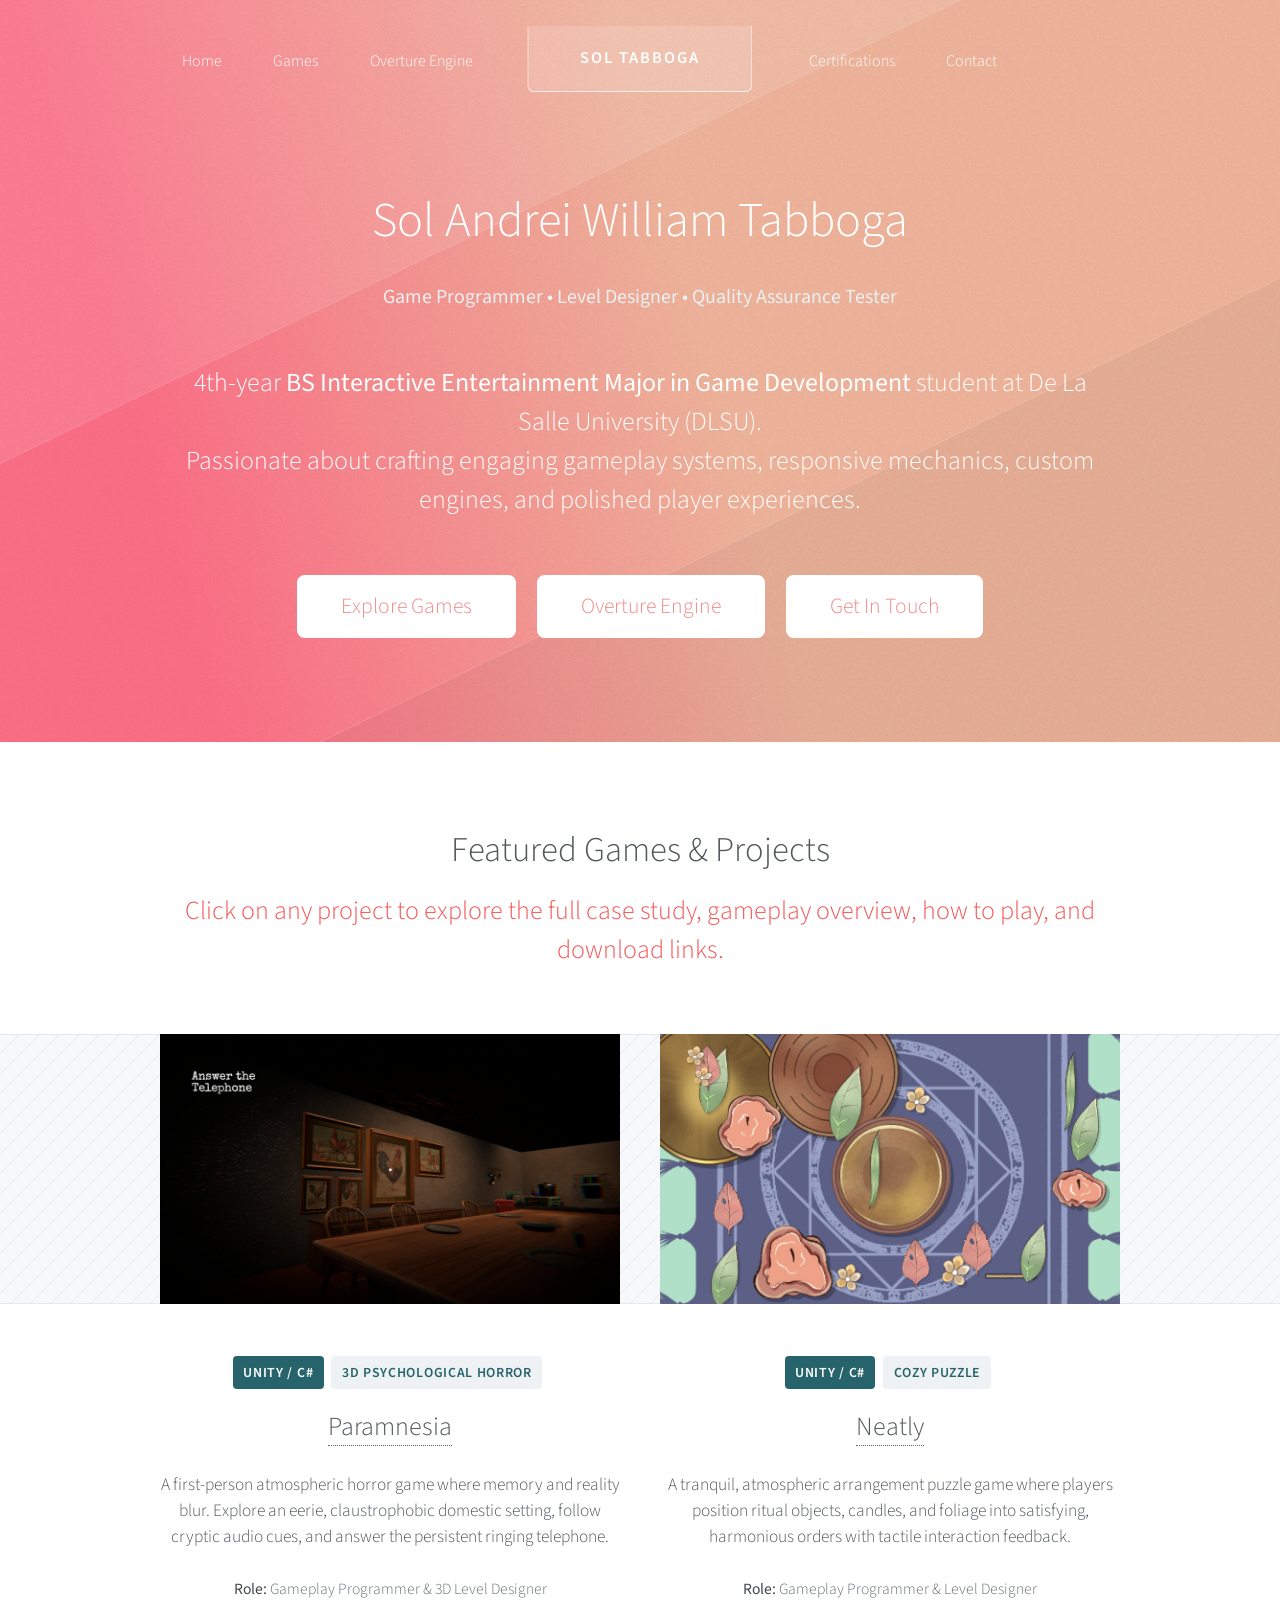
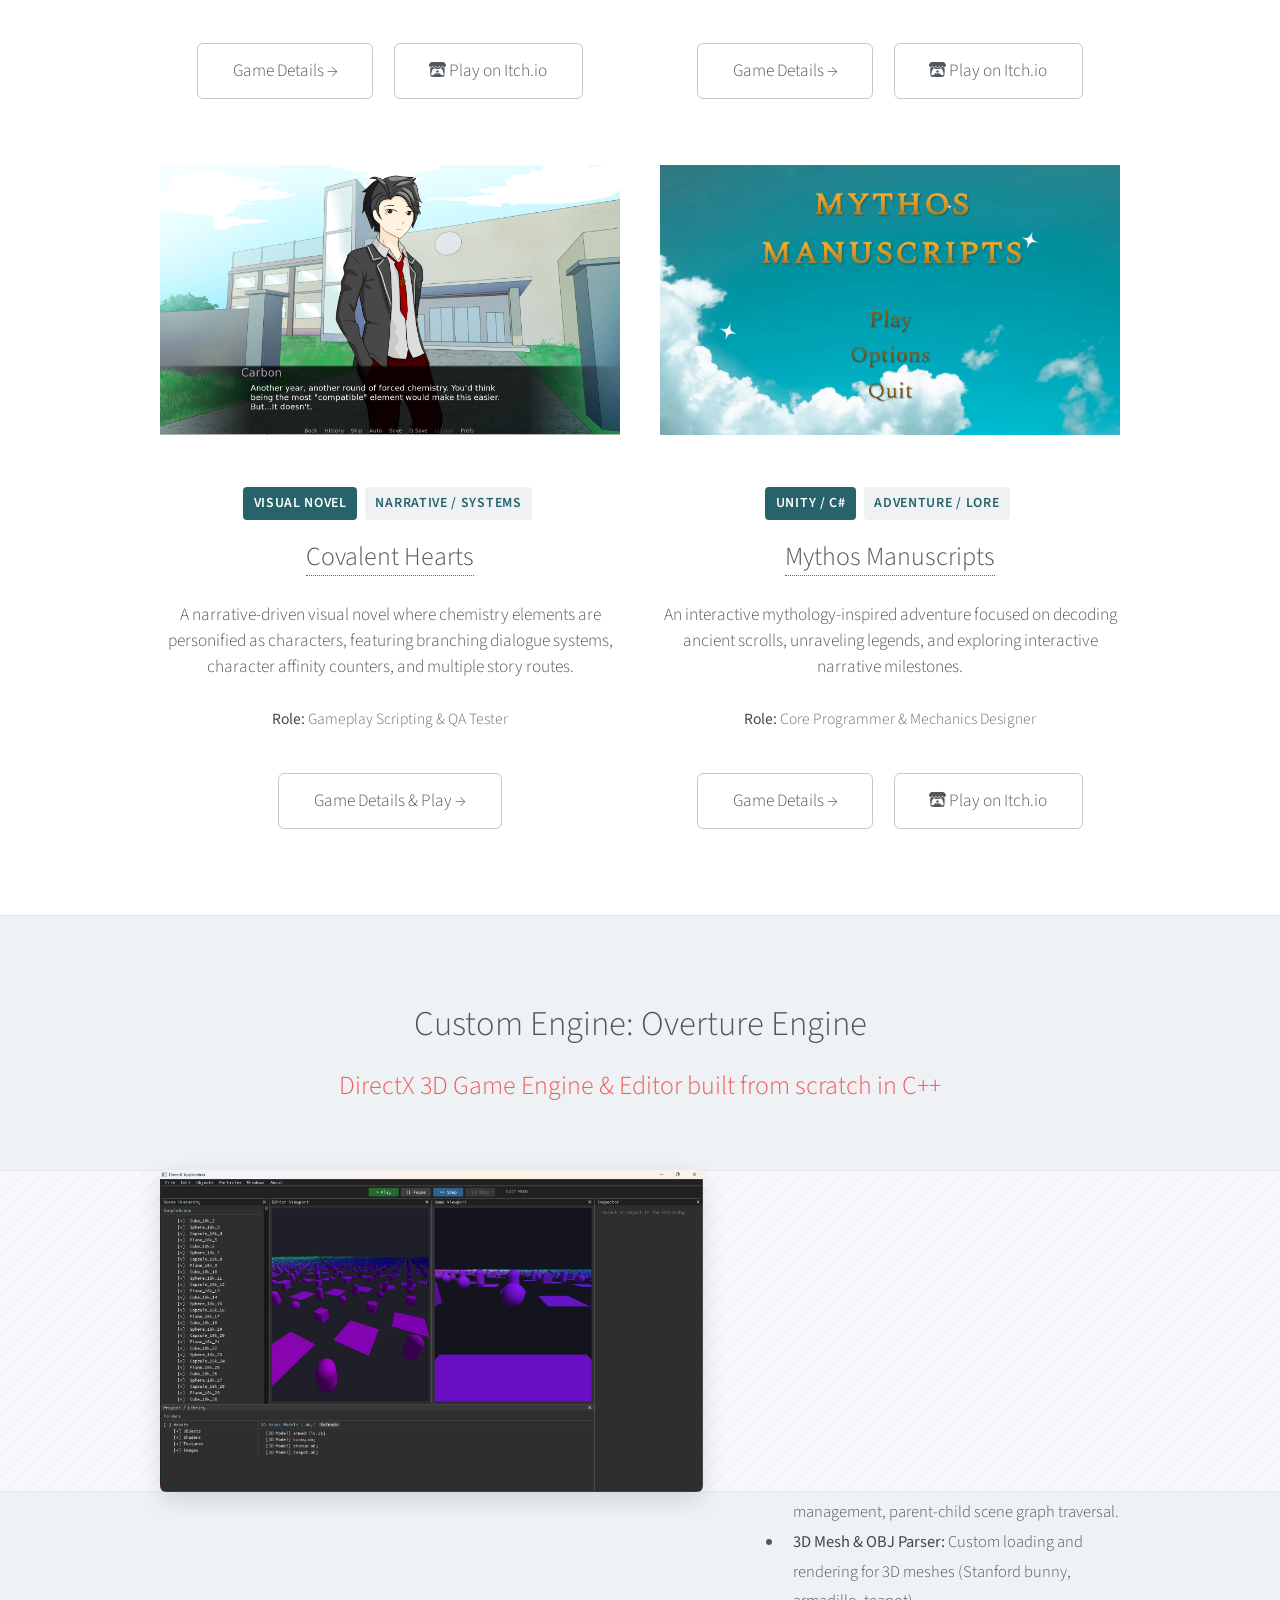
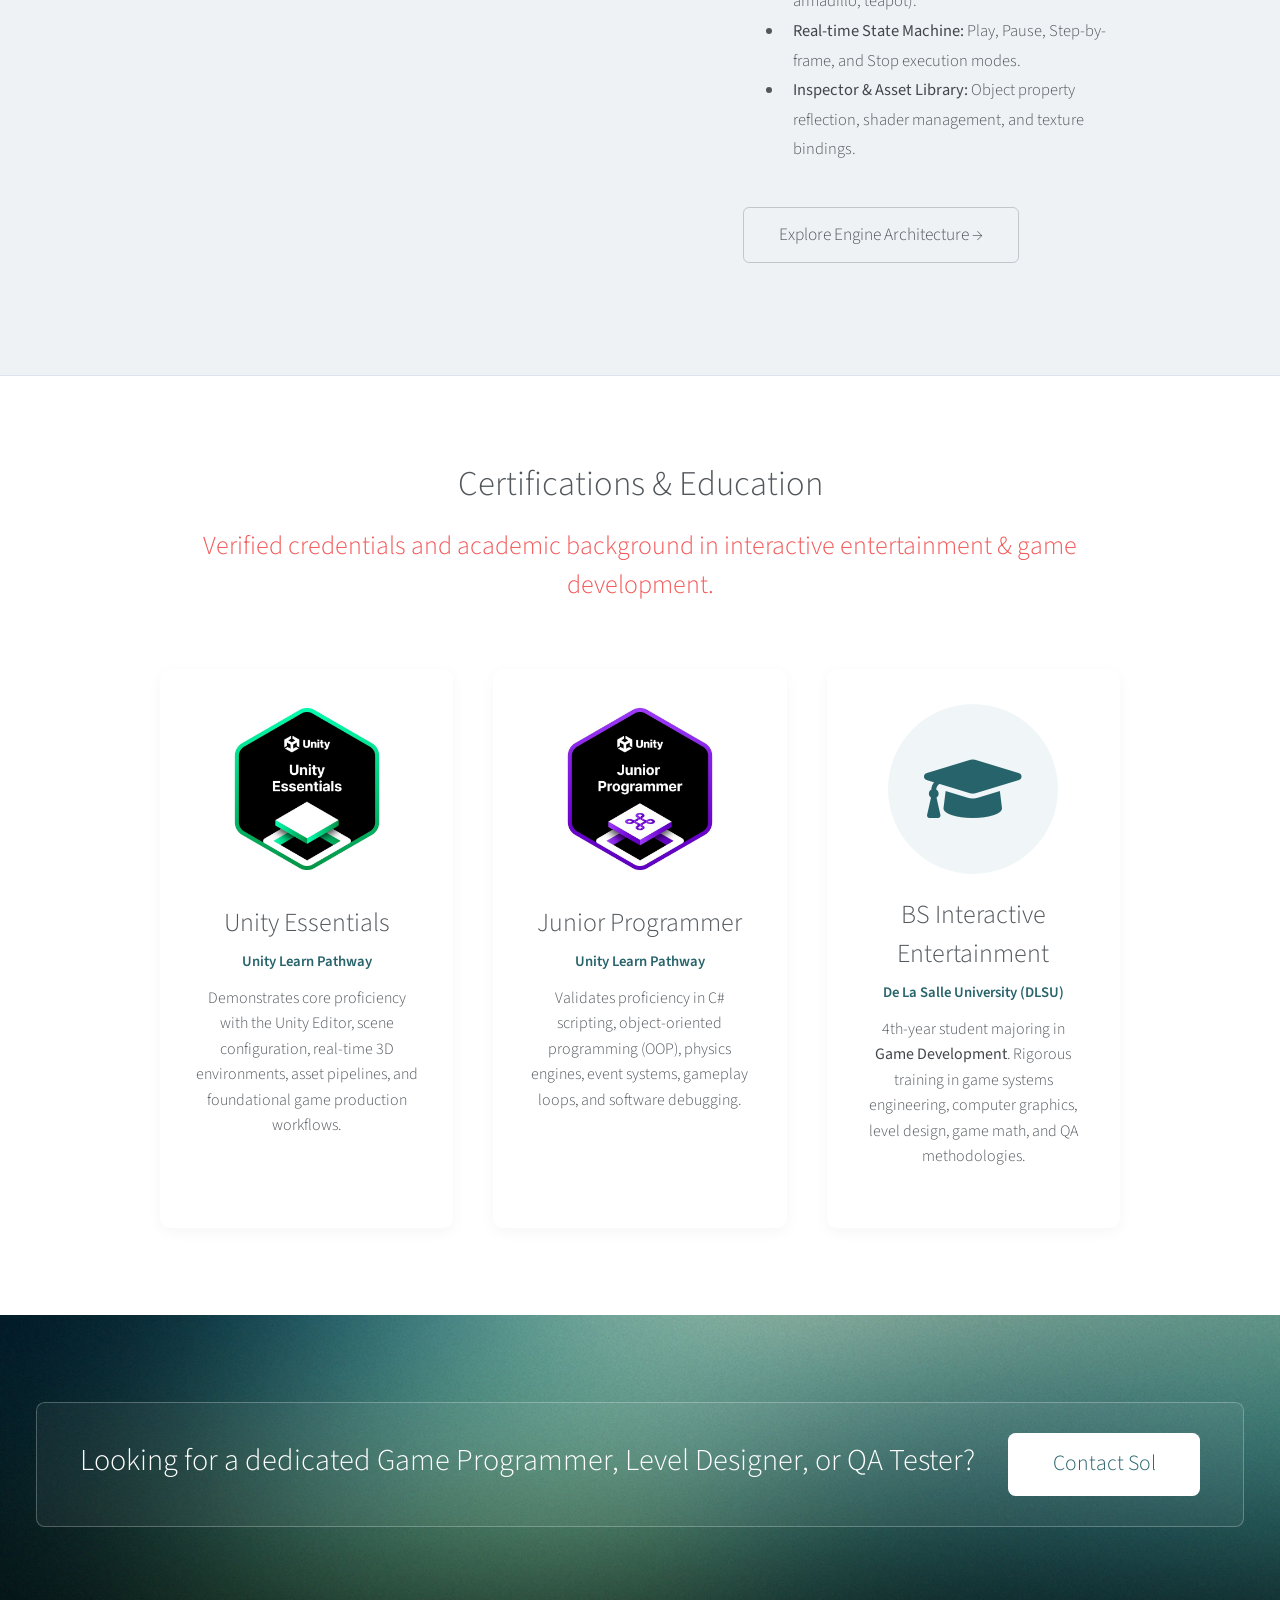
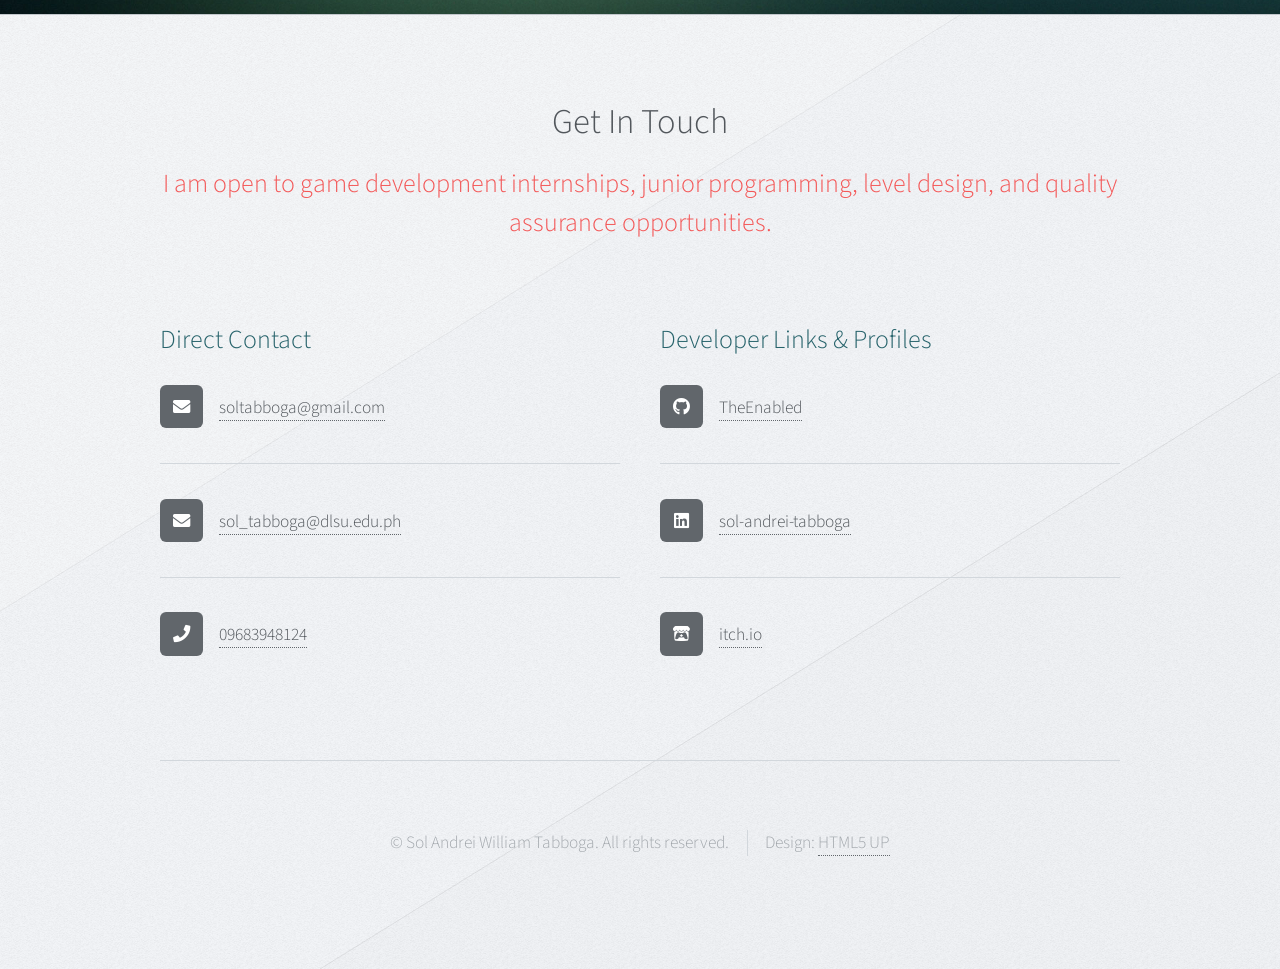
==== commit e3b8e89a: "Update project Itch.io game links and profile links for Itch.io and LinkedIn across all pages" ====
--- a/index.html
+++ b/index.html
@@ -89,7 +89,8 @@
 								<p>A first-person atmospheric horror game where memory and reality blur. Explore an eerie, claustrophobic domestic setting, follow cryptic audio cues, and answer the persistent ringing telephone.</p>
 								<p style="font-size: 0.9em; color: #697077;"><strong>Role:</strong> Gameplay Programmer &amp; 3D Level Designer</p>
 								<ul class="actions">
-									<li><a href="paramnesia.html" class="button">Game Details &amp; Play &rarr;</a></li>
+									<li><a href="paramnesia.html" class="button">Game Details &rarr;</a></li>
+									<li><a href="https://theenabled.itch.io/paramnesia" target="_blank" rel="noopener noreferrer" class="button alt"><i class="fab fa-itch-io"></i> Play on Itch.io</a></li>
 								</ul>
 							</section>
 
@@ -108,7 +109,8 @@
 								<p>A tranquil, atmospheric arrangement puzzle game where players position ritual objects, candles, and foliage into satisfying, harmonious orders with tactile interaction feedback.</p>
 								<p style="font-size: 0.9em; color: #697077;"><strong>Role:</strong> Gameplay Programmer &amp; Level Designer</p>
 								<ul class="actions">
-									<li><a href="neatly.html" class="button">Game Details &amp; Play &rarr;</a></li>
+									<li><a href="neatly.html" class="button">Game Details &rarr;</a></li>
+									<li><a href="https://theenabled.itch.io/neatly" target="_blank" rel="noopener noreferrer" class="button alt"><i class="fab fa-itch-io"></i> Play on Itch.io</a></li>
 								</ul>
 							</section>
 
@@ -146,7 +148,8 @@
 								<p>An interactive mythology-inspired adventure focused on decoding ancient scrolls, unraveling legends, and exploring interactive narrative milestones.</p>
 								<p style="font-size: 0.9em; color: #697077;"><strong>Role:</strong> Core Programmer &amp; Mechanics Designer</p>
 								<ul class="actions">
-									<li><a href="mythos-manuscripts.html" class="button">Game Details &amp; Play &rarr;</a></li>
+									<li><a href="mythos-manuscripts.html" class="button">Game Details &rarr;</a></li>
+									<li><a href="https://jmsywico.itch.io/mythos-manuscripts" target="_blank" rel="noopener noreferrer" class="button alt"><i class="fab fa-itch-io"></i> Play on Itch.io</a></li>
 								</ul>
 							</section>
 
@@ -286,10 +289,10 @@
 										<a href="https://github.com/TheEnabled" target="_blank" rel="noopener noreferrer"><span class="extra">github.com/</span>TheEnabled</a>
 									</li>
 									<li class="icon brands fa-linkedin">
-										<a href="https://linkedin.com" target="_blank" rel="noopener noreferrer"><span class="extra">linkedin.com/</span>Profile</a>
+										<a href="https://www.linkedin.com/in/sol-andrei-tabboga-537241425" target="_blank" rel="noopener noreferrer"><span class="extra">linkedin.com/in/</span>sol-andrei-tabboga</a>
 									</li>
 									<li class="icon brands fa-itch-io">
-										<a href="https://itch.io" target="_blank" rel="noopener noreferrer"><span class="extra">itch.io/</span>Profile</a>
+										<a href="https://theenabled.itch.io/" target="_blank" rel="noopener noreferrer"><span class="extra">theenabled.</span>itch.io</a>
 									</li>
 								</ul>
 							</section>
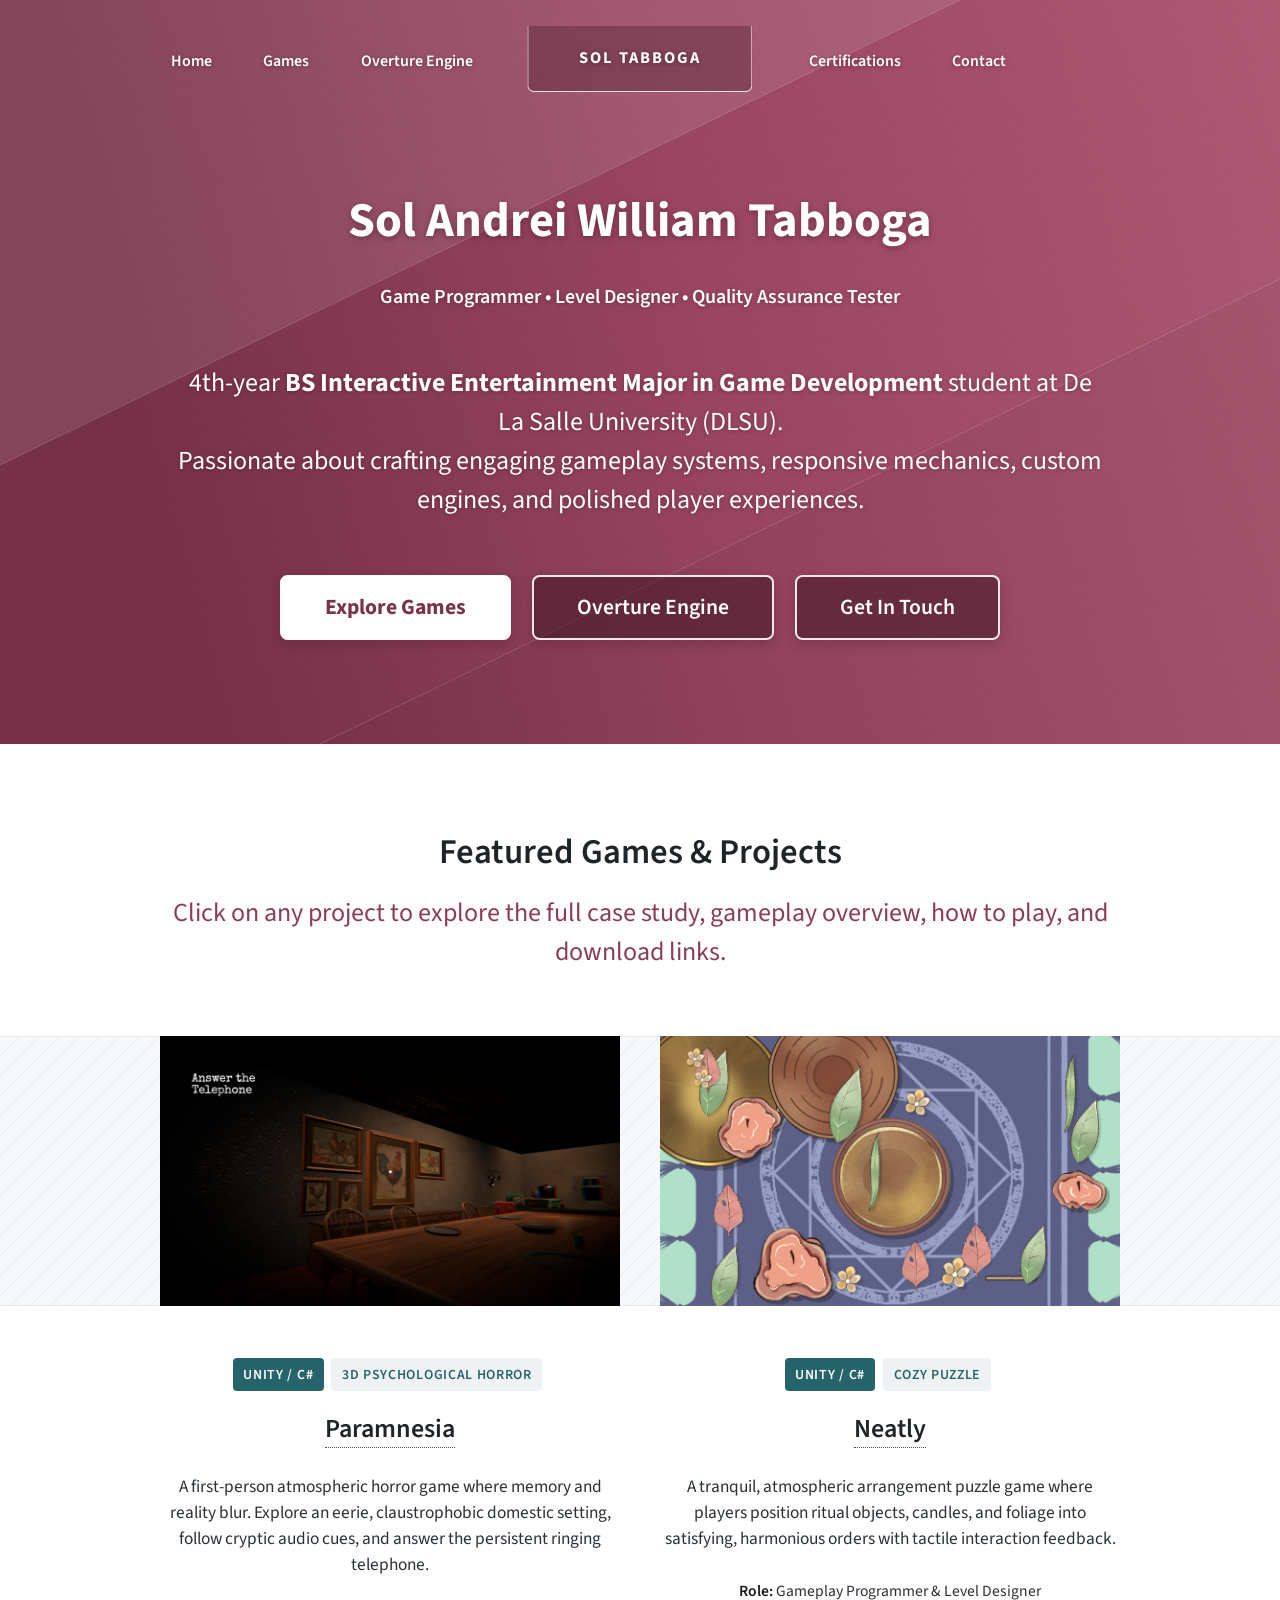
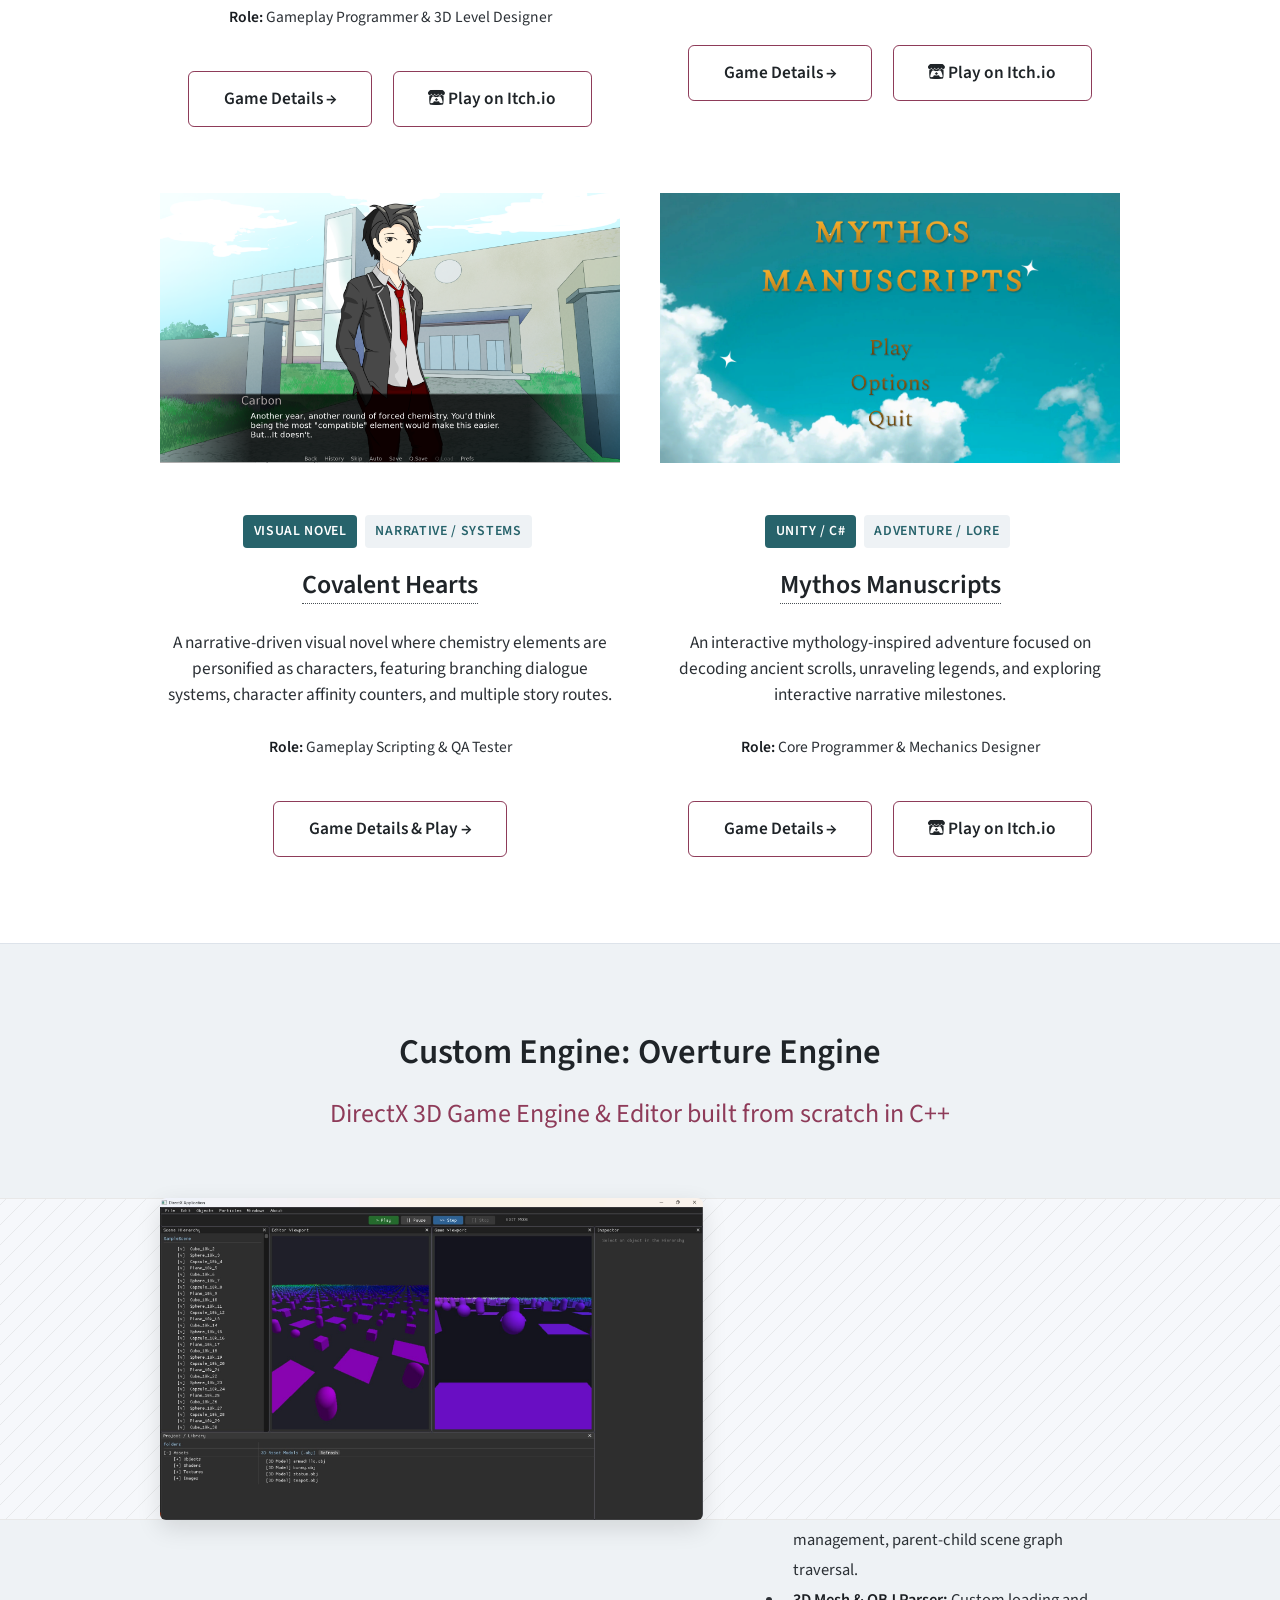
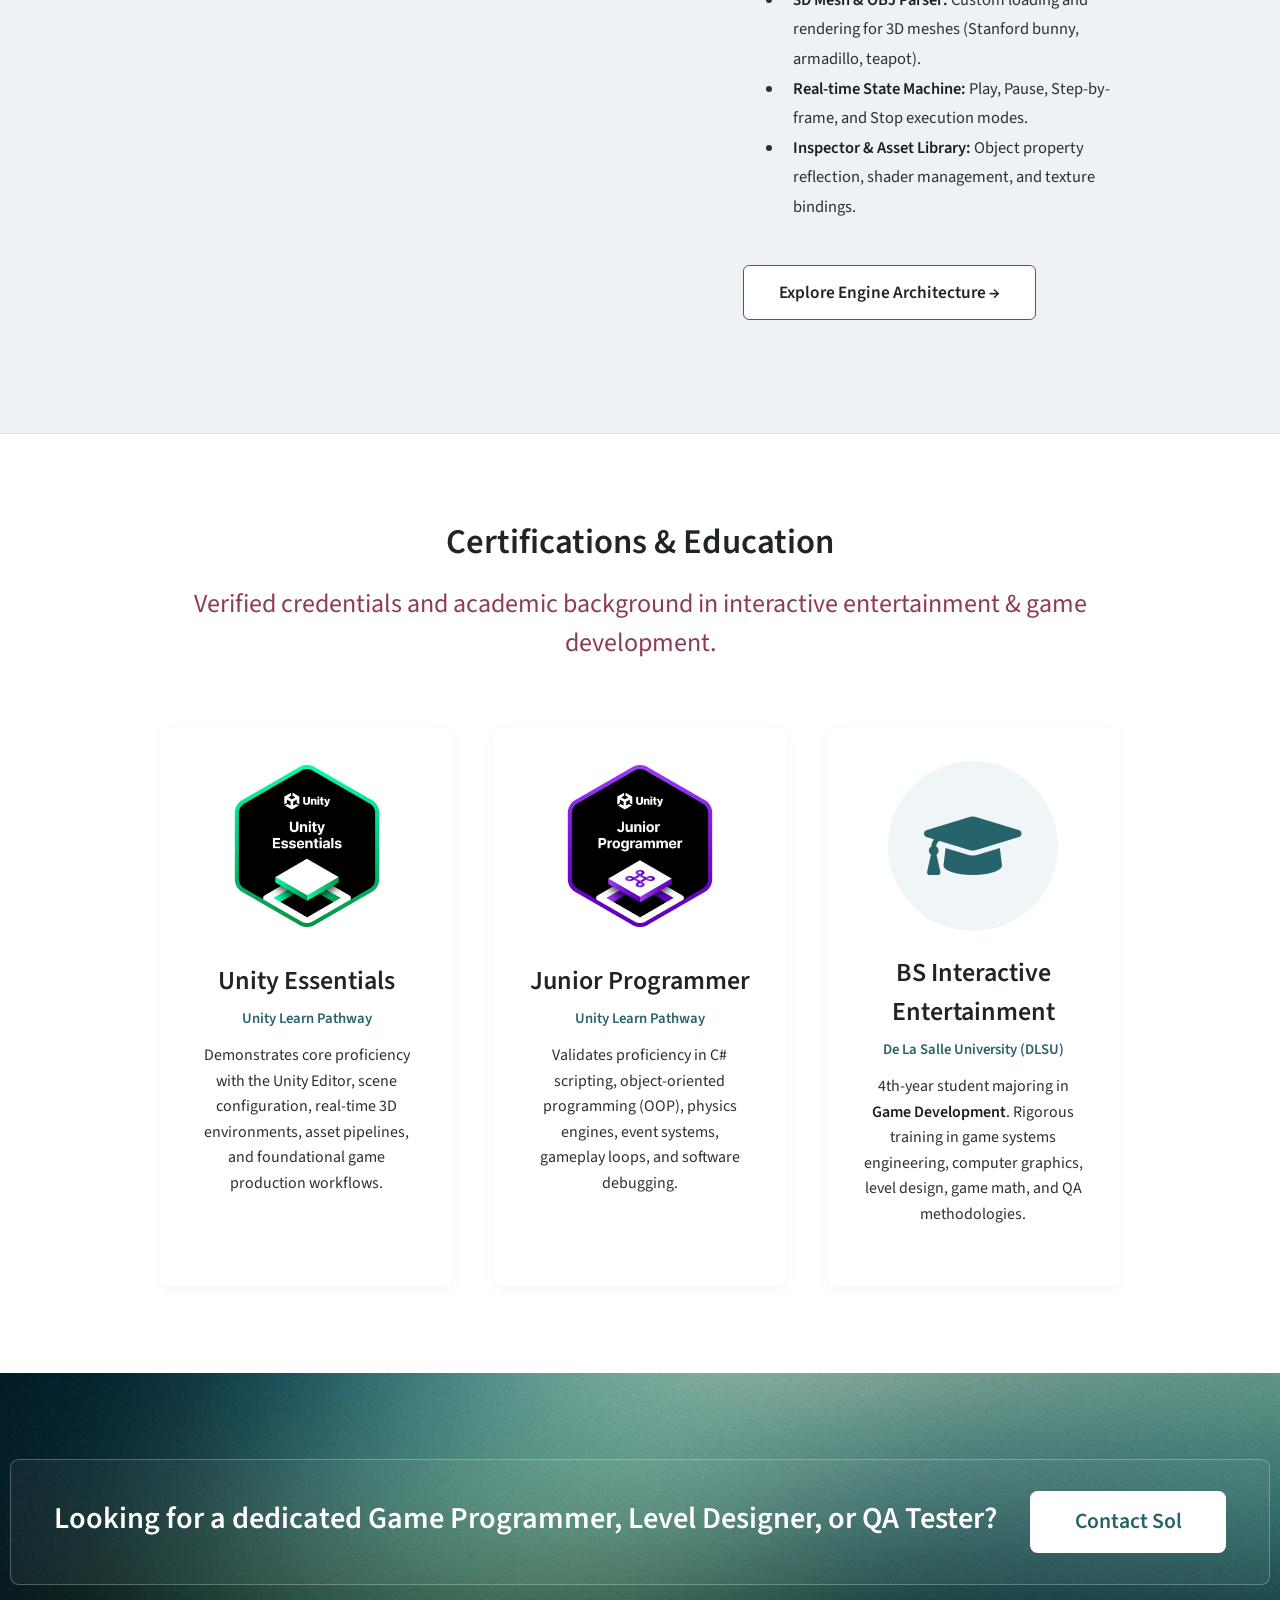
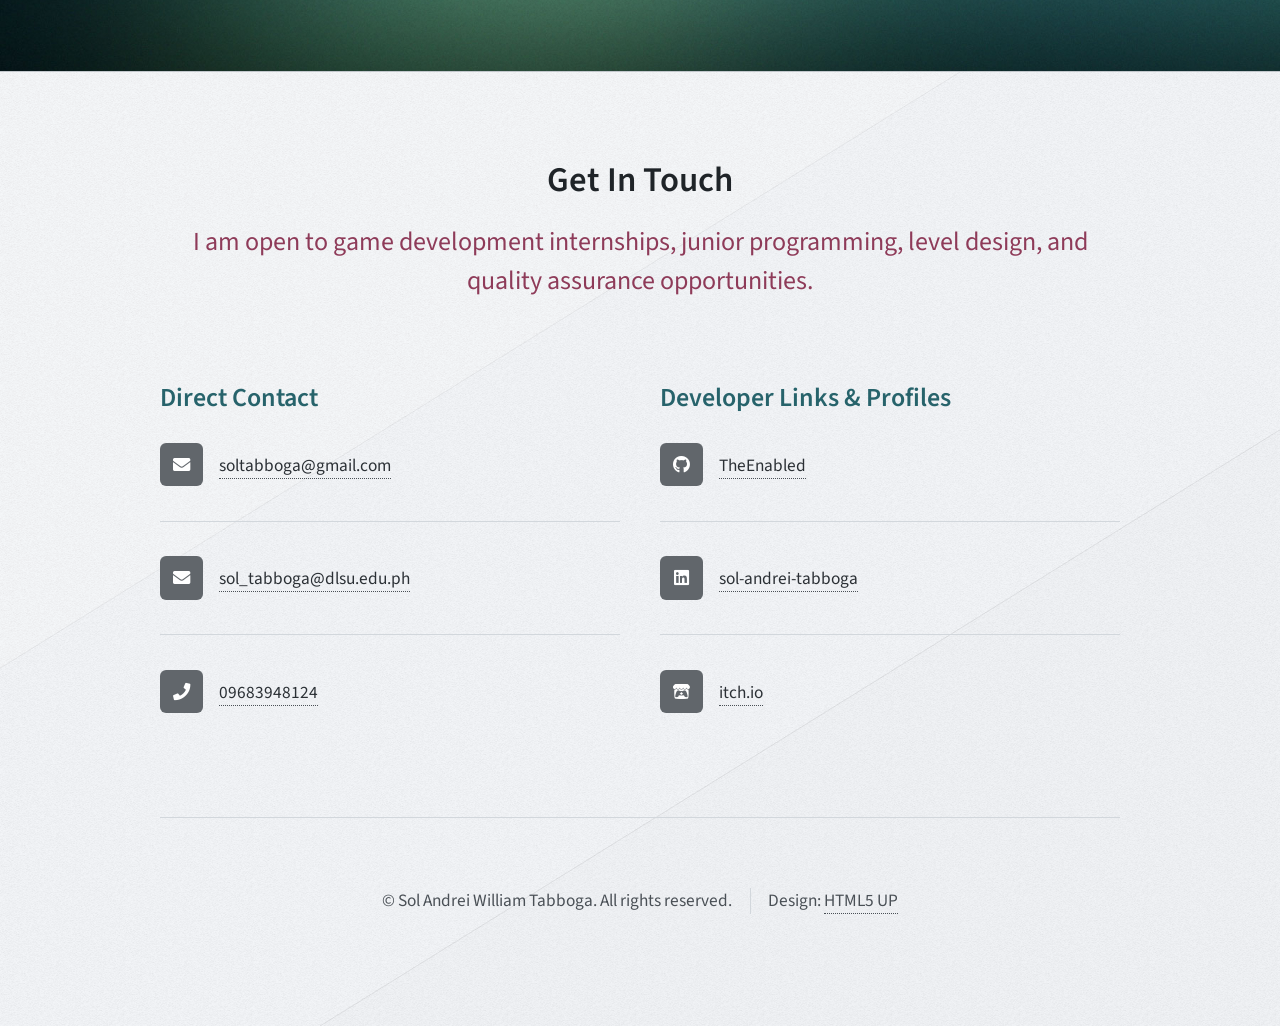
==== commit 3ffc823a: "Improve font contrast and readability; update theme to darker pastel rose-pink" ====
--- a/index.html
+++ b/index.html
@@ -48,7 +48,7 @@
 						<section id="hero" class="container">
 							<header>
 								<h2>Sol Andrei William Tabboga</h2>
-								<p style="font-size: 1.15em; margin-top: 0.5em; color: #eaf1f2; font-weight: 400;">
+								<p style="font-size: 1.15em; margin-top: 0.5em; color: #ffffff; font-weight: 600;">
 									Game Programmer &bull; Level Designer &bull; Quality Assurance Tester
 								</p>
 							</header>
@@ -87,7 +87,7 @@
 									<h3><a href="paramnesia.html" style="text-decoration: none; color: inherit;">Paramnesia</a></h3>
 								</header>
 								<p>A first-person atmospheric horror game where memory and reality blur. Explore an eerie, claustrophobic domestic setting, follow cryptic audio cues, and answer the persistent ringing telephone.</p>
-								<p style="font-size: 0.9em; color: #697077;"><strong>Role:</strong> Gameplay Programmer &amp; 3D Level Designer</p>
+								<p style="font-size: 0.9em; color: #2b3035;"><strong>Role:</strong> Gameplay Programmer &amp; 3D Level Designer</p>
 								<ul class="actions">
 									<li><a href="paramnesia.html" class="button">Game Details &rarr;</a></li>
 									<li><a href="https://theenabled.itch.io/paramnesia" target="_blank" rel="noopener noreferrer" class="button alt"><i class="fab fa-itch-io"></i> Play on Itch.io</a></li>
@@ -107,7 +107,7 @@
 									<h3><a href="neatly.html" style="text-decoration: none; color: inherit;">Neatly</a></h3>
 								</header>
 								<p>A tranquil, atmospheric arrangement puzzle game where players position ritual objects, candles, and foliage into satisfying, harmonious orders with tactile interaction feedback.</p>
-								<p style="font-size: 0.9em; color: #697077;"><strong>Role:</strong> Gameplay Programmer &amp; Level Designer</p>
+								<p style="font-size: 0.9em; color: #2b3035;"><strong>Role:</strong> Gameplay Programmer &amp; Level Designer</p>
 								<ul class="actions">
 									<li><a href="neatly.html" class="button">Game Details &rarr;</a></li>
 									<li><a href="https://theenabled.itch.io/neatly" target="_blank" rel="noopener noreferrer" class="button alt"><i class="fab fa-itch-io"></i> Play on Itch.io</a></li>
@@ -127,7 +127,7 @@
 									<h3><a href="covalent-hearts.html" style="text-decoration: none; color: inherit;">Covalent Hearts</a></h3>
 								</header>
 								<p>A narrative-driven visual novel where chemistry elements are personified as characters, featuring branching dialogue systems, character affinity counters, and multiple story routes.</p>
-								<p style="font-size: 0.9em; color: #697077;"><strong>Role:</strong> Gameplay Scripting &amp; QA Tester</p>
+								<p style="font-size: 0.9em; color: #2b3035;"><strong>Role:</strong> Gameplay Scripting &amp; QA Tester</p>
 								<ul class="actions">
 									<li><a href="covalent-hearts.html" class="button">Game Details &amp; Play &rarr;</a></li>
 								</ul>
@@ -146,7 +146,7 @@
 									<h3><a href="mythos-manuscripts.html" style="text-decoration: none; color: inherit;">Mythos Manuscripts</a></h3>
 								</header>
 								<p>An interactive mythology-inspired adventure focused on decoding ancient scrolls, unraveling legends, and exploring interactive narrative milestones.</p>
-								<p style="font-size: 0.9em; color: #697077;"><strong>Role:</strong> Core Programmer &amp; Mechanics Designer</p>
+								<p style="font-size: 0.9em; color: #2b3035;"><strong>Role:</strong> Core Programmer &amp; Mechanics Designer</p>
 								<ul class="actions">
 									<li><a href="mythos-manuscripts.html" class="button">Game Details &rarr;</a></li>
 									<li><a href="https://jmsywico.itch.io/mythos-manuscripts" target="_blank" rel="noopener noreferrer" class="button alt"><i class="fab fa-itch-io"></i> Play on Itch.io</a></li>
--- a/assets/css/main.css
+++ b/assets/css/main.css
@@ -1,5 +1,5 @@
 @import url("fontawesome-all.min.css");
-@import url("https://fonts.googleapis.com/css?family=Source+Sans+Pro:300,300italic,400,400italic,600");
+@import url("https://fonts.googleapis.com/css?family=Source+Sans+Pro:300,300italic,400,400italic,600,700");
 
 /*
 	Telephasic by HTML5 UP
@@ -89,8 +89,8 @@
 	body {
 		background: #f5f7fa;
 		font-family: 'Source Sans Pro', sans-serif;
-		font-weight: 300;
-		color: #52575c;
+		font-weight: 400;
+		color: #2b3035;
 		line-height: 1.75em;
 		font-size: 14pt;
 	}
@@ -108,15 +108,15 @@
 
 	input, textarea, select {
 		font-family: 'Source Sans Pro', sans-serif;
-		font-weight: 300;
-		color: #52575c;
+		font-weight: 400;
+		color: #2b3035;
 		line-height: 1.75em;
 		font-size: 15pt;
 	}
 
 	h1, h2, h3, h4, h5, h6 {
-		font-weight: 300;
-		color: #52575c;
+		font-weight: 600;
+		color: #1f2428;
 	}
 
 	h1 a, h2 a, h3 a, h4 a, h5 a, h6 a {
@@ -141,17 +141,17 @@
 		transition: color 0.25s ease-in-out, border-color 0.25s ease-in-out, background-color 0.25s ease-in-out;
 		color: inherit;
 		text-decoration: none;
-		border-bottom: dotted 1px #62676c;
+		border-bottom: dotted 1px #4a5056;
 	}
 
 		a:hover {
-			color: #f35858;
+			color: #8E3B59;
 			border-bottom-color: rgba(255, 255, 255, 0);
 		}
 
 	strong, b {
-		font-weight: 400;
-		color: #42474c;
+		font-weight: 600;
+		color: #1a1e22;
 	}
 
 	em, i {
@@ -220,7 +220,8 @@
 
 		header > p {
 			display: block;
-			color: #f35858;
+			color: #8E3B59;
+			font-weight: 400;
 			padding: 0.75em 0 1em 0;
 			font-size: 1.5em;
 			line-height: 1.5em;
@@ -2006,10 +2007,11 @@
 		-ms-transition: color 0.25s ease-in-out, border-color 0.25s ease-in-out, background-color 0.25s ease-in-out;
 		transition: color 0.25s ease-in-out, border-color 0.25s ease-in-out, background-color 0.25s ease-in-out;
 		display: inline-block;
-		color: inherit;
-		background: none;
+		color: #1f2428;
+		font-weight: 600;
+		background: #ffffff;
 		text-decoration: none;
-		border: solid 1px #c2c7cc;
+		border: solid 1.5px #8E3B59;
 		border-radius: 0.35em;
 		padding: 0.8em 2em 0.8em 2em;
 		cursor: pointer;
@@ -2021,8 +2023,9 @@
 		input[type="reset"]:hover,
 		button:hover,
 		.button:hover {
-			color: #f35858;
-			border-color: rgba(243, 88, 88, 0.5);
+			color: #ffffff !important;
+			background-color: #8E3B59;
+			border-color: #8E3B59;
 		}
 
 /* Icons */
@@ -2096,11 +2099,11 @@
 		position: relative;
 		padding: 4em 0 2em 0;
 		background-image: url("images/header.svg");
-		background-image: url("images/overlay.png"), url("images/header.svg"), -moz-linear-gradient(75deg, #FF7088 15%, #F2B69D 55%);
-		background-image: url("images/overlay.png"), url("images/header.svg"), -webkit-linear-gradient(75deg, #FF7088 15%, #F2B69D 55%);
-		background-image: url("images/overlay.png"), url("images/header.svg"), -ms-linear-gradient(75deg, #FF7088 15%, #F2B69D 55%);
-		background-image: url("images/overlay.png"), url("images/header.svg"), linear-gradient(75deg, #FF7088 15%, #F2B69D 55%);
-		background-color: #f08c89;
+		background-image: url("images/overlay.png"), url("images/header.svg"), -moz-linear-gradient(75deg, #7A324B 15%, #9E4765 55%, #B35C77 100%);
+		background-image: url("images/overlay.png"), url("images/header.svg"), -webkit-linear-gradient(75deg, #7A324B 15%, #9E4765 55%, #B35C77 100%);
+		background-image: url("images/overlay.png"), url("images/header.svg"), -ms-linear-gradient(75deg, #7A324B 15%, #9E4765 55%, #B35C77 100%);
+		background-image: url("images/overlay.png"), url("images/header.svg"), linear-gradient(75deg, #7A324B 15%, #9E4765 55%, #B35C77 100%);
+		background-color: #8E3B59;
 		background-size: 100% 620%;
 		background-size: 128px 128px, 100% 620%, auto;
 		background-repeat: repeat, no-repeat, no-repeat;
@@ -2146,18 +2149,19 @@
 			width: 100%;
 			height: 4em;
 			line-height: 4em;
-			background: rgba(255, 255, 255, 0.15);
+			background: rgba(45, 12, 24, 0.28);
 			border: solid 1px;
 			border-color: #fff;
-			border-color: rgba(255, 255, 255, 0.75);
+			border-color: rgba(255, 255, 255, 0.85);
 			border-top: 0;
 			border-radius: 0 0 0.35em 0.35em;
 			color: #fff;
 			display: inline-block;
-			font-weight: 600;
+			font-weight: 700;
 			letter-spacing: 3px;
 			text-align: center;
 			text-transform: uppercase;
+			text-shadow: 0 1px 4px rgba(35, 10, 20, 0.4);
 		}
 
 	#nav {
@@ -2185,6 +2189,8 @@
 
 				#nav > ul > li > span, #nav > ul > li > a {
 					color: #fff;
+					font-weight: 600;
+					text-shadow: 0 1px 4px rgba(35, 10, 20, 0.35);
 					text-decoration: none;
 					outline: 0;
 					border: 0;
@@ -2198,9 +2204,10 @@
 					transition: border-color 0.25s ease-in-out, background-color 0.25s ease-in-out;
 				}
 
-				#nav > ul > li.active > span, #nav > ul > li.active > a {
-					border-color: rgba(255, 255, 255, 0.75);
-					background-color: rgba(255, 255, 255, 0.15);
+				#nav > ul > li.active > span, #nav > ul > li.active > a,
+				#nav > ul > li:hover > span, #nav > ul > li:hover > a {
+					border-color: rgba(255, 255, 255, 0.85);
+					background-color: rgba(45, 12, 24, 0.28);
 					color: #fff;
 				}
 
@@ -2220,7 +2227,7 @@
 		background: #fff;
 		line-height: 1em;
 		padding: 0.85em 0 0.85em 0;
-		box-shadow: 0px 1px 3px 0px rgba(0, 0, 0, 0.25);
+		box-shadow: 0px 4px 12px 0px rgba(0, 0, 0, 0.25);
 		margin-top: -0.8em;
 		list-style: none;
 	}
@@ -2228,6 +2235,8 @@
 		.dropotron a, .dropotron span {
 			display: block;
 			padding: 0.65em 1em 0.65em 1em;
+			color: #1f2428;
+			font-weight: 600;
 			border-top: solid 1px #e8e8e8;
 			border-bottom: 0;
 		}
@@ -2240,8 +2249,9 @@
 				border-top: 0;
 			}
 
-			.dropotron li.active > a, .dropotron li.active > span {
-				color: #f35858;
+			.dropotron li.active > a, .dropotron li.active > span,
+			.dropotron li:hover > a, .dropotron li:hover > span {
+				color: #8E3B59;
 			}
 
 		.dropotron.level-0 {
@@ -2285,10 +2295,13 @@
 		#hero h2 {
 			color: #fff;
 			font-size: 3em;
+			font-weight: 700;
+			text-shadow: 0 2px 6px rgba(35, 10, 20, 0.35);
 		}
 
 		#hero strong {
-			color: inherit;
+			color: #fff;
+			font-weight: 700;
 		}
 
 		#hero header > span {
@@ -2296,22 +2309,12 @@
 		}
 
 		#hero p {
+			color: #fff;
 			font-size: 1.5em;
 			line-height: 1.5em;
-		}
-
-		#hero .button {
-			background: #fff;
-			border-color: rgba(255, 255, 255, 0);
-			color: #f08c89;
-			font-size: 1.25em;
-		}
-
-			#hero .button:hover {
-				border-color: rgba(255, 255, 255, 0.75);
-				background-color: rgba(255, 255, 255, 0.15);
-				color: #fff;
-			}
+			font-weight: 400;
+			text-shadow: 0 1px 4px rgba(35, 10, 20, 0.3);
+		}
 
 		#hero a {
 			color: #fff;
@@ -2321,6 +2324,30 @@
 
 			#hero a:hover {
 				border-color: rgba(255, 255, 255, 0);
+			}
+
+		#hero .button {
+			background: #ffffff;
+			border: solid 2px #ffffff;
+			color: #7A324B !important;
+			font-weight: 700;
+			font-size: 1.25em;
+			text-shadow: none;
+			box-shadow: 0 4px 12px rgba(35, 10, 20, 0.2);
+		}
+
+		#hero .button.alt {
+			background: rgba(45, 12, 24, 0.45);
+			border: solid 2px rgba(255, 255, 255, 0.9);
+			color: #ffffff !important;
+			font-weight: 600;
+		}
+
+			#hero .button:hover,
+			#hero .button.alt:hover {
+				border-color: #ffffff;
+				background-color: #5E2238;
+				color: #ffffff !important;
 			}
 
 /* Promo */
@@ -2393,7 +2420,8 @@
 		z-index: 1;
 		text-align: center;
 		border-top: solid 1px #d2d7dc;
-		color: #a2a7ac;
+		color: #4a5056;
+		font-weight: 400;
 		padding-top: 4em;
 		margin-top: 6em;
 	}
